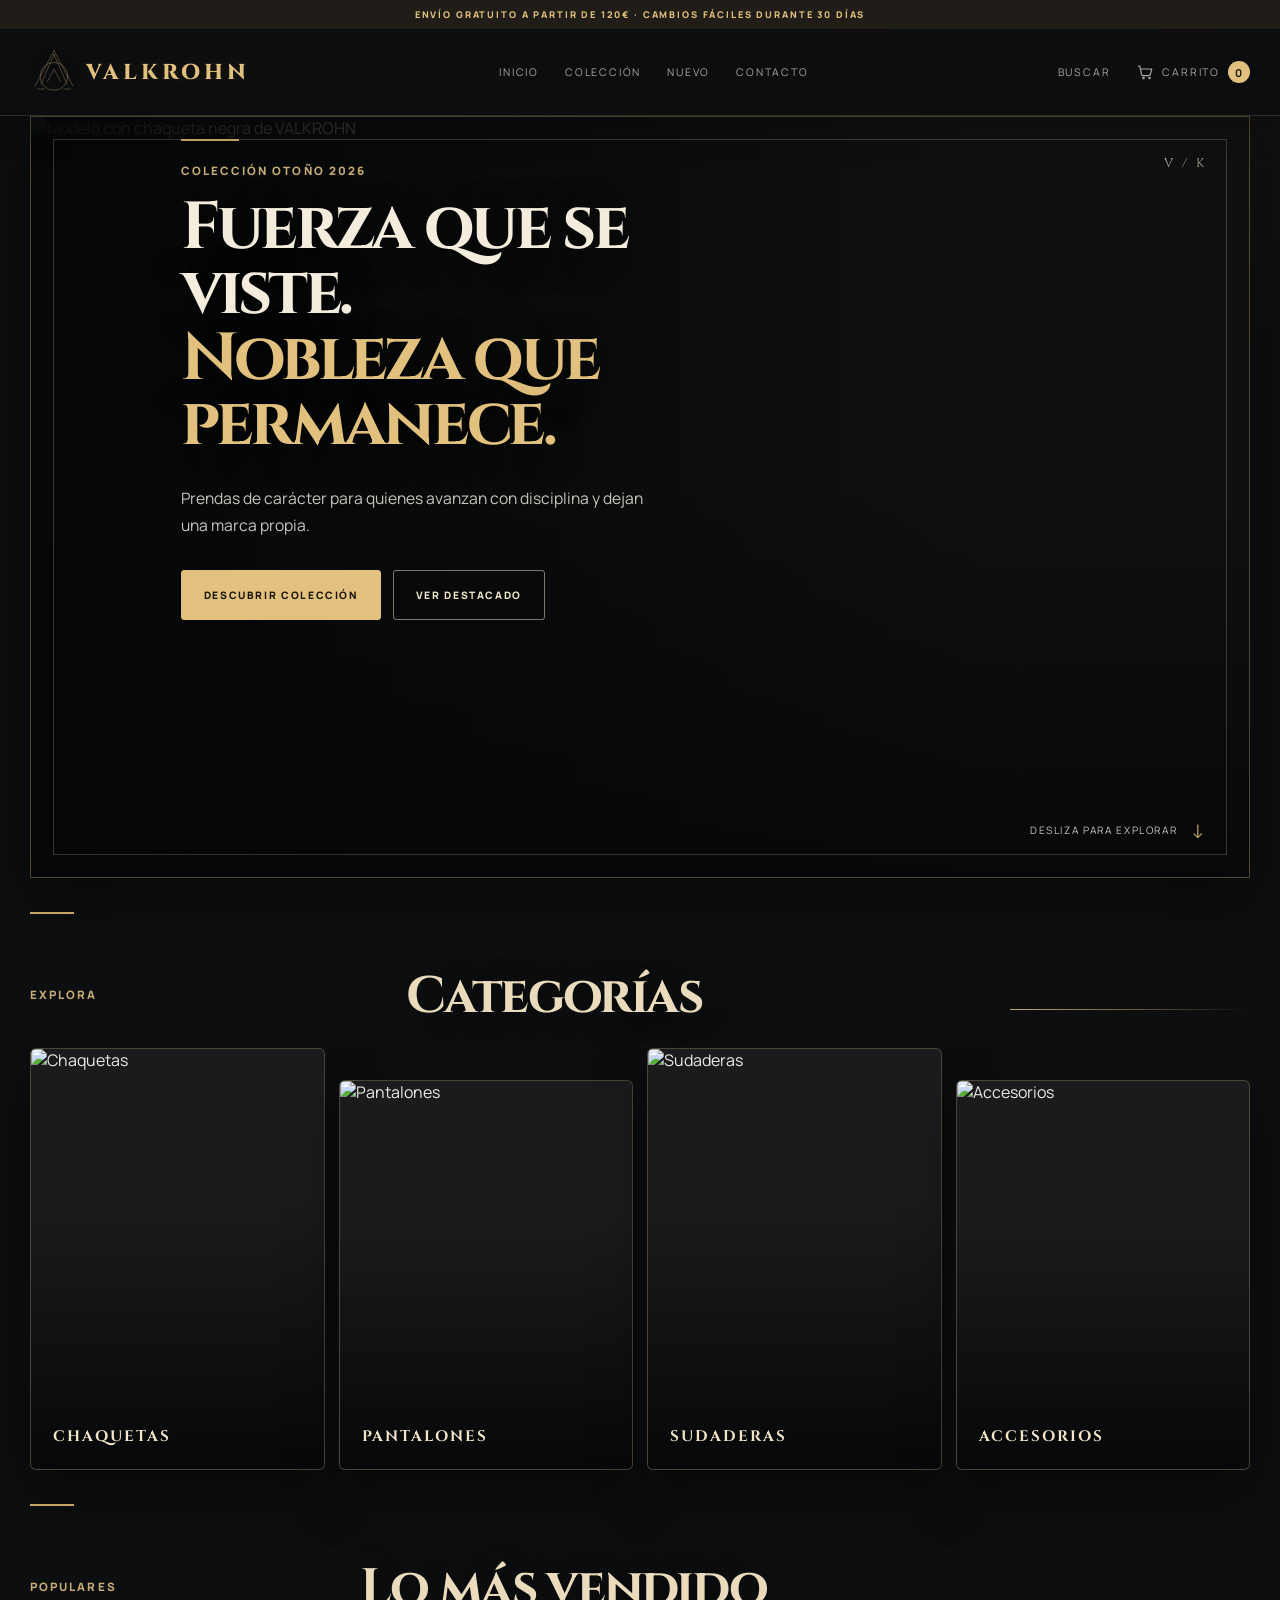
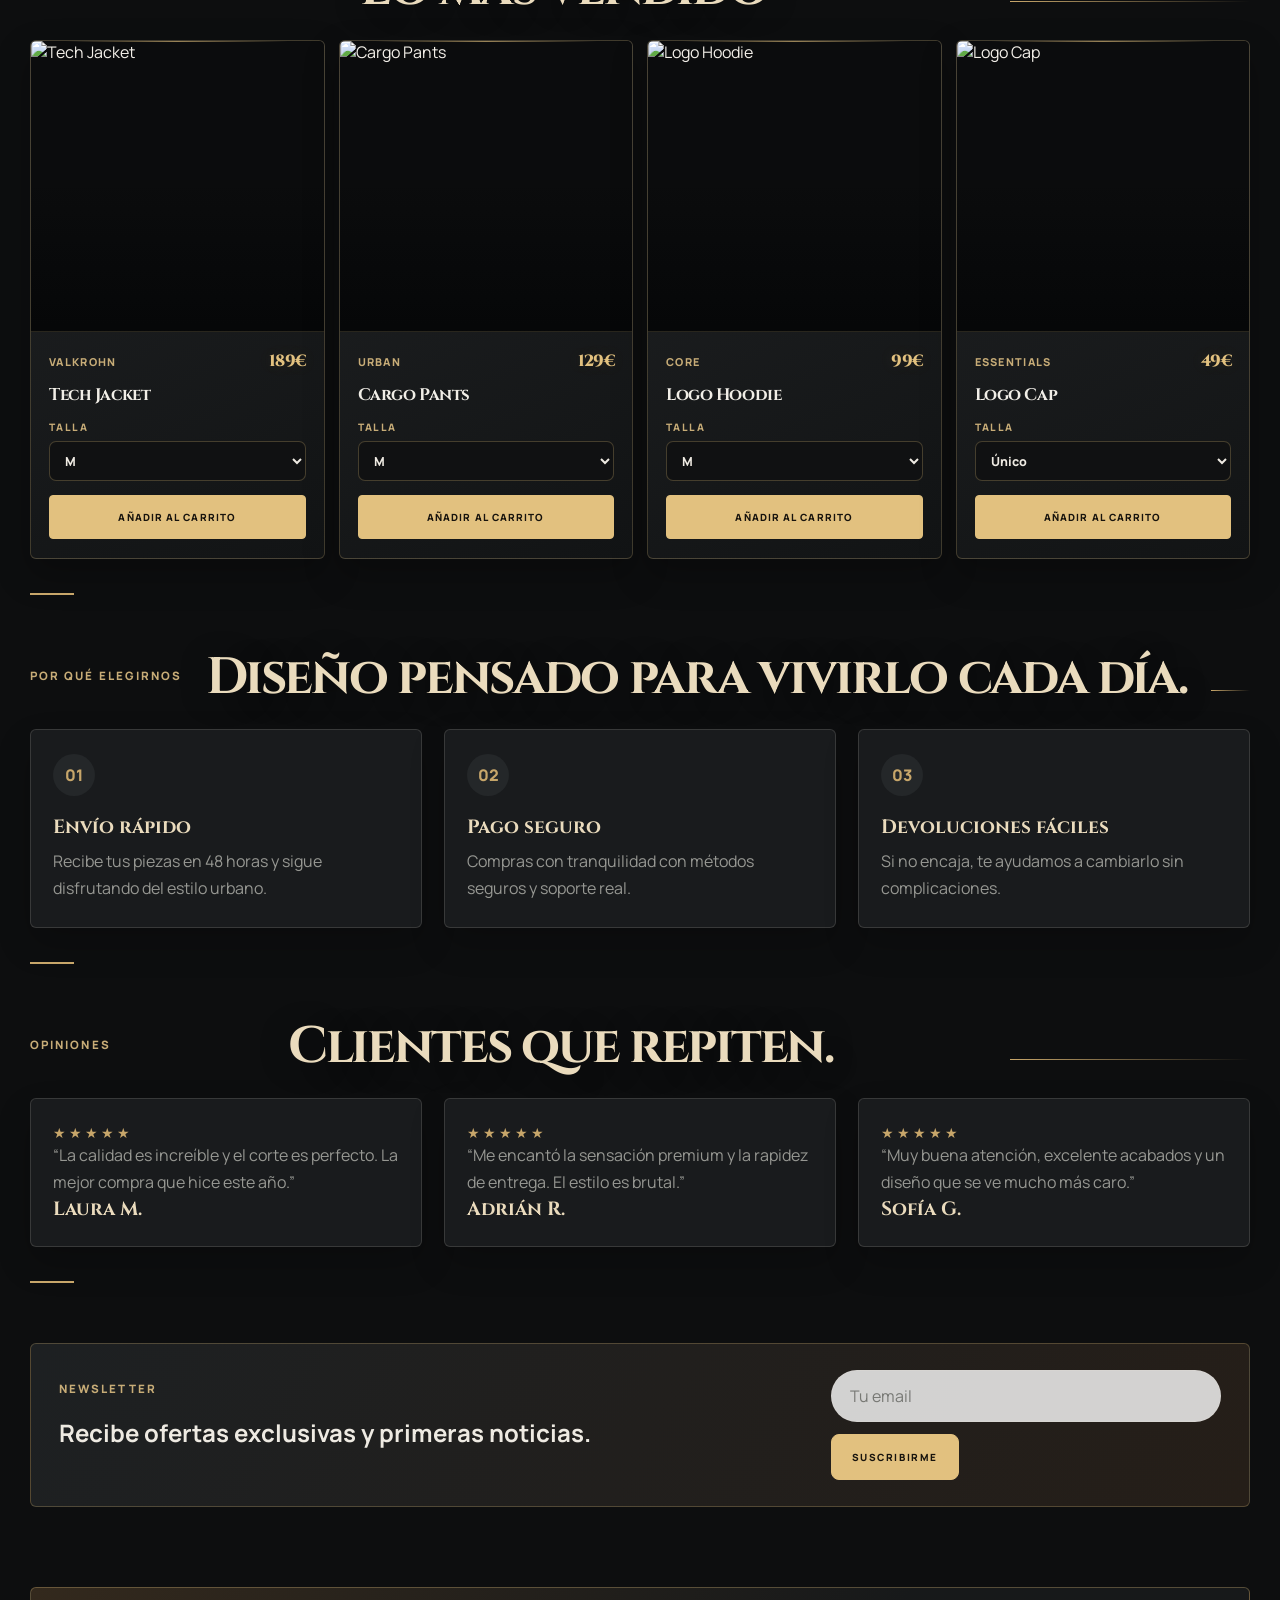
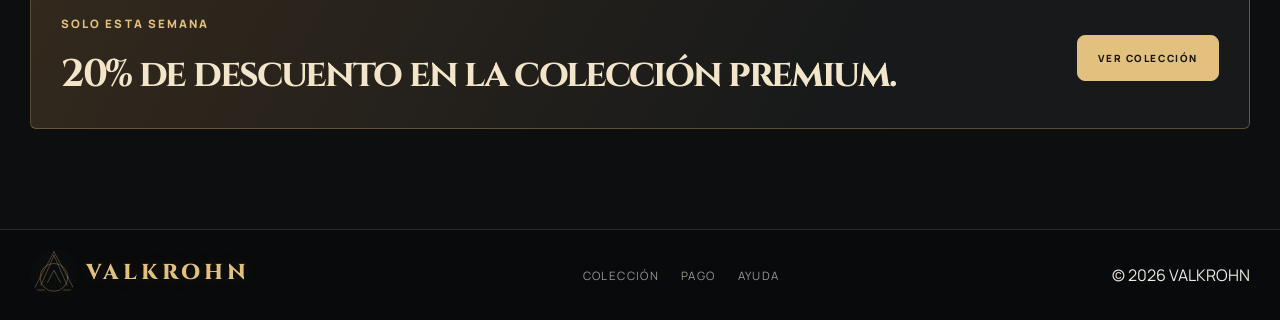
==== index.html @ 42b6e937 "Restore original project layout" ====
<!DOCTYPE html>
<html lang="es">
  <head>
    <meta charset="UTF-8" />
    <meta name="viewport" content="width=device-width, initial-scale=1.0" />
    <title>VALKROHN | Moda con carácter</title>
    <meta name="description" content="VALKROHN: ropa contemporánea con fuerza, disciplina y nobleza." />
    <link rel="preconnect" href="https://fonts.googleapis.com" />
    <link rel="preconnect" href="https://fonts.gstatic.com" crossorigin />
    <link href="https://fonts.googleapis.com/css2?family=Manrope:wght@400;500;600;700;800&display=swap" rel="stylesheet" />
    <link rel="stylesheet" href="styles.css" />
  </head>
  <body>
    <header class="site-header">
      <div class="container nav-wrap">
        <a href="index.html" class="brand"><img src="assets/valkrohn-logo.svg" alt="" /> <span>VALKROHN</span></a>
        <nav class="main-nav" aria-label="Navegación principal">
          <a href="index.html">Inicio</a>
          <a href="catalog.html">Colección</a>
          <a href="product.html?id=1">Nuevo</a>
          <a href="contact.html">Contacto</a>
        </nav>
        <div class="nav-tools">
          <a href="catalog.html" class="nav-link">Buscar</a>
          <a href="cart.html" class="nav-link cart-link">
            <span class="cart-icon" aria-hidden="true"><svg viewBox="0 0 24 24"><path d="M3 4h2l2.4 11.2a2 2 0 0 0 2 1.6h7.7a2 2 0 0 0 1.9-1.4L21 8H6"/><circle cx="10" cy="20" r="1"/><circle cx="18" cy="20" r="1"/></svg></span>
            Carrito
            <span class="cart-badge">0</span>
          </a>
        </div>
      </div>
    </header>

    <main>
      <section class="hero">
        <div class="container luxury-hero">
          <img class="luxury-hero-image" src="https://images.unsplash.com/photo-1529139574466-a303027c1d8b?auto=format&fit=crop&w=1800&q=85" alt="Modelo con chaqueta negra de VALKROHN" />
          <div class="luxury-hero-shade"></div>
          <div class="luxury-hero-content">
            <p class="eyebrow">Colección Otoño 2026</p>
            <h1>Fuerza que se viste.<br /><em>Nobleza que permanece.</em></h1>
            <p class="lead">Prendas de carácter para quienes avanzan con disciplina y dejan una marca propia.</p>
            <div class="hero-actions">
              <a href="catalog.html" class="button primary">Descubrir colección</a>
              <a href="product.html?id=2" class="button secondary">Ver destacado</a>
            </div>
          </div>
          <div class="luxury-hero-mark">V / K</div>
          <div class="luxury-hero-scroll">Desliza para explorar <span>↓</span></div>
        </div>
      </section>

      <section class="categories container">
        <div class="section-heading">
          <p class="eyebrow dark">Explora</p>
          <h2>Categorías</h2>
        </div>

        <div class="category-grid">
          <article class="category-card">
            <img src="https://images.unsplash.com/photo-1521572267360-ee0c2909d518?auto=format&fit=crop&w=800&q=80" alt="Chaquetas" />
            <div class="category-overlay">
              <span>Chaquetas</span>
            </div>
          </article>

          <article class="category-card">
            <img src="https://images.unsplash.com/photo-1515886657613-9f3515b0c78f?auto=format&fit=crop&w=800&q=80" alt="Pantalones" />
            <div class="category-overlay">
              <span>Pantalones</span>
            </div>
          </article>

          <article class="category-card">
            <img src="https://images.unsplash.com/photo-1483985988355-763728e1935b?auto=format&fit=crop&w=800&q=80" alt="Sudaderas" />
            <div class="category-overlay">
              <span>Sudaderas</span>
            </div>
          </article>

          <article class="category-card">
            <img src="https://images.unsplash.com/photo-1521369909026-2afed882baee?auto=format&fit=crop&w=800&q=80" alt="Accesorios" />
            <div class="category-overlay">
              <span>Accesorios</span>
            </div>
          </article>
        </div>
      </section>

      <section class="featured container">
        <div class="section-heading compact">
          <p class="eyebrow dark">Populares</p>
          <h2>Lo más vendido</h2>
        </div>

        <div class="product-grid featured-grid">
          <article class="product-card">
            <div class="product-media">
              <img src="https://images.unsplash.com/photo-1521572267360-ee0c2909d518?auto=format&fit=crop&w=900&q=80" alt="Tech Jacket" />
              <a class="card-view-link" href="product.html?id=1">Ver producto <span>↗</span></a>
            </div>
            <div class="product-info">
              <div class="product-meta">
                <span class="tag">VALKROHN</span>
                <span class="price">189€</span>
              </div>
              <h3>Tech Jacket</h3>
              <label class="size-select-label">Talla
                <select class="size-select" data-size-select><option>XS</option><option selected>M</option><option>L</option><option>XL</option></select>
              </label>
              <button class="button product-button" data-product="1">Añadir al carrito</button>
            </div>
          </article>

          <article class="product-card">
            <div class="product-media">
              <img src="https://images.unsplash.com/photo-1515886657613-9f3515b0c78f?auto=format&fit=crop&w=900&q=80" alt="Cargo Pants" />
              <a class="card-view-link" href="product.html?id=2">Ver producto <span>↗</span></a>
            </div>
            <div class="product-info">
              <div class="product-meta">
                <span class="tag">Urban</span>
                <span class="price">129€</span>
              </div>
              <h3>Cargo Pants</h3>
              <label class="size-select-label">Talla
                <select class="size-select" data-size-select><option>S</option><option selected>M</option><option>L</option><option>XL</option></select>
              </label>
              <button class="button product-button" data-product="2">Añadir al carrito</button>
            </div>
          </article>

          <article class="product-card">
            <div class="product-media">
              <img src="https://images.unsplash.com/photo-1483985988355-763728e1935b?auto=format&fit=crop&w=900&q=80" alt="Logo Hoodie" />
              <a class="card-view-link" href="product.html?id=3">Ver producto <span>↗</span></a>
            </div>
            <div class="product-info">
              <div class="product-meta">
                <span class="tag">Core</span>
                <span class="price">99€</span>
              </div>
              <h3>Logo Hoodie</h3>
              <label class="size-select-label">Talla
                <select class="size-select" data-size-select><option>S</option><option selected>M</option><option>L</option><option>XL</option></select>
              </label>
              <button class="button product-button" data-product="3">Añadir al carrito</button>
            </div>
          </article>

          <article class="product-card">
            <div class="product-media">
              <img src="https://images.unsplash.com/photo-1521369909026-2afed882baee?auto=format&fit=crop&w=900&q=80" alt="Logo Cap" />
              <a class="card-view-link" href="product.html?id=4">Ver producto <span>↗</span></a>
            </div>
            <div class="product-info">
              <div class="product-meta">
                <span class="tag">Essentials</span>
                <span class="price">49€</span>
              </div>
              <h3>Logo Cap</h3>
              <label class="size-select-label">Talla
                <select class="size-select" data-size-select><option selected>Único</option></select>
              </label>
              <button class="button product-button" data-product="4">Añadir al carrito</button>
            </div>
          </article>
        </div>
      </section>

      <section class="benefits container">
        <div class="section-heading">
          <p class="eyebrow dark">Por qué elegirnos</p>
          <h2>Diseño pensado para vivirlo cada día.</h2>
        </div>

        <div class="benefit-grid">
          <article class="benefit-card">
            <span>01</span>
            <h3>Envío rápido</h3>
            <p>Recibe tus piezas en 48 horas y sigue disfrutando del estilo urbano.</p>
          </article>
          <article class="benefit-card">
            <span>02</span>
            <h3>Pago seguro</h3>
            <p>Compras con tranquilidad con métodos seguros y soporte real.</p>
          </article>
          <article class="benefit-card">
            <span>03</span>
            <h3>Devoluciones fáciles</h3>
            <p>Si no encaja, te ayudamos a cambiarlo sin complicaciones.</p>
          </article>
        </div>
      </section>

      <section class="reviews container">
        <div class="section-heading compact">
          <p class="eyebrow dark">Opiniones</p>
          <h2>Clientes que repiten.</h2>
        </div>

        <div class="review-grid">
          <article class="review-card">
            <div class="stars">★★★★★</div>
            <p>“La calidad es increíble y el corte es perfecto. La mejor compra que hice este año.”</p>
            <strong>Laura M.</strong>
          </article>
          <article class="review-card">
            <div class="stars">★★★★★</div>
            <p>“Me encantó la sensación premium y la rapidez de entrega. El estilo es brutal.”</p>
            <strong>Adrián R.</strong>
          </article>
          <article class="review-card">
            <div class="stars">★★★★★</div>
            <p>“Muy buena atención, excelente acabados y un diseño que se ve mucho más caro.”</p>
            <strong>Sofía G.</strong>
          </article>
        </div>
      </section>

      <section class="newsletter container">
        <div class="newsletter-box">
          <div>
            <p class="eyebrow dark">Newsletter</p>
            <h2>Recibe ofertas exclusivas y primeras noticias.</h2>
          </div>
          <form class="newsletter-form" id="newsletter-form">
            <input type="email" placeholder="Tu email" aria-label="Tu email" required />
            <button type="submit" class="button primary">Suscribirme</button>
          </form>
        </div>
      </section>

      <section class="promo container">
        <div class="promo-inner">
          <div>
            <p class="eyebrow dark">Solo esta semana</p>
            <h2>20% de descuento en la colección premium.</h2>
          </div>
          <a href="catalog.html" class="button primary">Ver colección</a>
        </div>
      </section>
    </main>

    <footer class="site-footer">
      <div class="container footer-wrap">
        <div>
          <a href="index.html" class="brand footer-brand"><img src="assets/valkrohn-logo.svg" alt="" /> <span>VALKROHN</span></a>
        </div>
        <div class="footer-links">
          <a href="catalog.html">Colección</a>
          <a href="checkout.html">Pago</a>
          <a href="contact.html">Ayuda</a>
        </div>
        <p>© 2026 VALKROHN</p>
      </div>
    </footer>

    <script src="script.js"></script>
  </body>
</html>
---- styles.css ----
@import url('https://fonts.googleapis.com/css2?family=Cinzel:wght@600;700;800&display=swap');

:root {
  --bg: #f3efe8;
  --bg-soft: #f9f5f0;
  --panel: #ffffff;
  --panel-alt: #efe8df;
  --line: rgba(17, 17, 17, 0.09);
  --text: #171717;
  --muted: #5c5a56;
  --accent: #171717;
  --accent-soft: #d9c4ae;
  --shadow: 0 20px 45px rgba(15, 15, 15, 0.08);
}

* {
  box-sizing: border-box;
}

html {
  scroll-behavior: smooth;
}

body {
  margin: 0;
  min-height: 100vh;
  background: var(--bg-soft);
  color: var(--text);
  font-family: "Manrope", sans-serif;
}

a {
  color: inherit;
  text-decoration: none;
}

img {
  display: block;
  max-width: 100%;
}

button,
input,
select,
textarea {
  font: inherit;
}

button {
  cursor: pointer;
}

:focus-visible {
  outline: 3px solid var(--accent-soft);
  outline-offset: 4px;
}

.container {
  width: min(1200px, calc(100% - 40px));
  margin: 0 auto;
}

.site-header {
  position: sticky;
  top: 0;
  z-index: 30;
  background: rgba(243, 239, 232, 0.9);
  backdrop-filter: blur(10px);
  border-bottom: 1px solid var(--line);
}

.site-header::before {
  content: "Envío gratuito a partir de 120€ · Cambios fáciles durante 30 días";
  display: block;
  padding: 8px 16px;
  background: var(--text);
  color: #fff;
  text-align: center;
  font-size: 0.62rem;
  font-weight: 800;
  letter-spacing: 0.13em;
  text-transform: uppercase;
}

.nav-wrap {
  display: flex;
  align-items: center;
  justify-content: space-between;
  min-height: 78px;
  gap: 20px;
}

.brand {
  font-size: 1.2rem;
  font-weight: 800;
  letter-spacing: 0.14em;
  text-transform: uppercase;
}

.brand span {
  color: var(--muted);
}

.main-nav,
.nav-tools {
  display: flex;
  align-items: center;
  gap: 24px;
}

.main-nav a,
.nav-link {
  color: var(--muted);
  font-size: 0.72rem;
  letter-spacing: 0.14em;
  text-transform: uppercase;
  transition: color 0.2s ease;
}

.main-nav a:hover,
.nav-link:hover,
.main-nav a.active {
  color: var(--text);
}

.cart-link {
  display: inline-flex;
  align-items: center;
  gap: 8px;
}

.cart-icon {
  display: inline-flex;
  width: 18px;
  height: 18px;
  align-items: center;
  justify-content: center;
  color: currentColor;
}

.cart-icon svg {
  width: 18px;
  height: 18px;
  fill: none;
  stroke: currentColor;
  stroke-linecap: round;
  stroke-linejoin: round;
  stroke-width: 1.6;
}

.cart-badge {
  display: inline-flex;
  align-items: center;
  justify-content: center;
  background: #111;
  color: #fff;
  min-width: 22px;
  height: 22px;
  border-radius: 50%;
  font-size: 0.68rem;
  font-weight: 700;
}

.hero {
  padding: 38px 0 18px;
}

.hero-grid {
  display: grid;
  grid-template-columns: 1.05fr 0.95fr;
  align-items: center;
  gap: 40px;
  background: linear-gradient(135deg, #efe8df, #f8f4f1);
  border: 1px solid var(--line);
  border-radius: 32px;
  overflow: hidden;
  box-shadow: var(--shadow);
}

.hero-copy {
  padding: 48px 52px;
}

.eyebrow {
  margin: 0 0 18px;
  font-size: 0.72rem;
  letter-spacing: 0.18em;
  text-transform: uppercase;
  color: var(--muted);
  font-weight: 800;
}

.eyebrow.dark {
  color: #2f2f2f;
}

.hero-copy h1,
.page-intro h1,
.section-heading h2,
.product-detail h1,
.checkout-page h1,
.contact-card h1,
.cart-page h1 {
  margin: 0;
  font-size: clamp(2.7rem, 6vw, 6rem);
  line-height: 0.9;
  letter-spacing: -0.08em;
}

.lead {
  margin: 20px 0 0;
  max-width: 560px;
  color: var(--muted);
  font-size: 1.08rem;
  line-height: 1.7;
}

.hero-actions {
  display: flex;
  flex-wrap: wrap;
  gap: 16px;
  margin-top: 28px;
}

.button {
  display: inline-flex;
  align-items: center;
  justify-content: center;
  min-height: 52px;
  padding: 0 26px;
  border: 1px solid var(--text);
  border-radius: 999px;
  background: transparent;
  color: var(--text);
  text-transform: uppercase;
  letter-spacing: 0.12em;
  font-size: 0.7rem;
  font-weight: 800;
  transition: transform 0.2s ease, background 0.2s ease, color 0.2s ease;
}

.button:hover {
  transform: translateY(-1px);
}

.button.primary {
  background: var(--text);
  color: #fff;
}

.button.primary:hover {
  background: #3c3935;
}

.button.secondary {
  background: rgba(255, 255, 255, 0.4);
}

.button.block {
  width: 100%;
}

.hero-stats {
  list-style: none;
  padding: 0;
  margin: 32px 0 0;
  display: flex;
  flex-wrap: wrap;
  gap: 28px;
}

.hero-stats li {
  display: flex;
  flex-direction: column;
  gap: 6px;
}

.hero-stats strong {
  font-size: 1.4rem;
  letter-spacing: -0.06em;
}

.hero-stats span {
  color: var(--muted);
  font-size: 0.72rem;
  letter-spacing: 0.08em;
  text-transform: uppercase;
}

.hero-visual {
  position: relative;
  min-height: 680px;
  display: flex;
  align-items: center;
  justify-content: center;
  background: linear-gradient(180deg, #ded0bf, #ebdfd5);
}

.visual-card {
  width: min(82%, 520px);
  height: 540px;
  overflow: hidden;
  border-radius: 28px;
  box-shadow: 0 18px 40px rgba(0, 0, 0, 0.15);
}

.visual-card img {
  width: 100%;
  height: 100%;
  object-fit: cover;
}

.floating-tag {
  position: absolute;
  background: rgba(17, 17, 17, 0.9);
  color: #fff;
  padding: 12px 18px;
  border-radius: 999px;
  font-size: 0.7rem;
  letter-spacing: 0.12em;
  text-transform: uppercase;
  font-weight: 800;
  box-shadow: 0 15px 30px rgba(0, 0, 0, 0.2);
}

.tag-one {
  top: 44px;
  left: 30px;
}

.tag-two {
  right: 30px;
  bottom: 54px;
}

.categories,
.featured,
.page-content {
  padding-top: 70px;
}

.categories,
.featured,
.benefits,
.reviews,
.newsletter {
  position: relative;
}

.categories::before,
.featured::before,
.benefits::before,
.reviews::before,
.newsletter::before {
  content: "";
  position: absolute;
  top: 34px;
  left: 0;
  width: 44px;
  height: 2px;
  background: var(--accent-soft);
}

.section-heading {
  margin-bottom: 24px;
}

.section-heading.compact {
  display: flex;
  justify-content: space-between;
  align-items: end;
  gap: 18px;
}

.section-heading h2 {
  font-size: clamp(2.2rem, 3vw, 3.2rem);
  letter-spacing: -0.07em;
}

.category-grid,
.product-grid,
.catalog-grid {
  display: grid;
  gap: 22px;
}

.category-grid {
  grid-template-columns: repeat(4, minmax(0, 1fr));
}

.category-card {
  position: relative;
  min-height: 350px;
  overflow: hidden;
  border-radius: 24px;
  border: 1px solid var(--line);
  background: var(--panel-alt);
  box-shadow: 0 12px 28px rgba(17, 17, 17, 0.05);
  transition: transform 0.25s ease, box-shadow 0.25s ease;
}

.category-card:hover {
  transform: translateY(-4px);
  box-shadow: 0 18px 36px rgba(17, 17, 17, 0.1);
}

.category-card img {
  width: 100%;
  height: 100%;
  object-fit: cover;
  transition: transform 0.4s ease;
}

.category-card:hover img {
  transform: scale(1.04);
}

.category-overlay {
  position: absolute;
  inset: auto 0 0 0;
  padding: 18px 20px 22px;
  background: linear-gradient(180deg, rgba(0,0,0,0), rgba(0,0,0,0.68));
}

.category-overlay span {
  color: #fff;
  font-size: 1rem;
  letter-spacing: 0.08em;
  text-transform: uppercase;
  font-weight: 700;
}

.featured-grid {
  grid-template-columns: repeat(4, minmax(0, 1fr));
}

.product-card {
  background: var(--panel);
  border: 1px solid var(--line);
  border-radius: 22px;
  overflow: hidden;
  box-shadow: 0 12px 30px rgba(17, 17, 17, 0.04);
  transition: transform 0.25s ease, box-shadow 0.25s ease;
}

.product-card:hover {
  transform: translateY(-5px);
  box-shadow: 0 18px 38px rgba(17, 17, 17, 0.1);
}

.product-card img {
  width: 100%;
  height: 360px;
  object-fit: cover;
  transition: transform 0.4s ease;
}

.product-card:hover img {
  transform: scale(1.035);
}

.product-info {
  padding: 18px 18px 20px;
}

.product-meta {
  display: flex;
  justify-content: space-between;
  align-items: center;
  gap: 10px;
}

.tag {
  color: var(--muted);
  font-size: 0.68rem;
  letter-spacing: 0.12em;
  text-transform: uppercase;
  font-weight: 800;
}

.price {
  font-weight: 800;
  letter-spacing: -0.04em;
}

.product-info h3 {
  margin: 16px 0 18px;
  font-size: 1.2rem;
  letter-spacing: -0.05em;
}

.size-select-label,
.detail-size-label {
  display: grid;
  gap: 7px;
  margin-bottom: 14px;
  color: var(--gold-soft);
  font-size: 0.64rem;
  font-weight: 800;
  letter-spacing: 0.14em;
  text-transform: uppercase;
}

.size-select {
  width: 100%;
  min-height: 40px;
  padding: 8px 11px;
  border: 1px solid var(--line);
  border-radius: 7px;
  background: #191b1d;
  color: var(--text);
  font-size: 0.78rem;
}

.size-select:focus {
  border-color: var(--gold-bright);
  outline: 2px solid rgba(228, 194, 126, 0.18);
}

.detail-size-label {
  margin-bottom: 0;
}

.detail-size-select {
  max-width: 220px;
}

.product-button {
  width: 100%;
  border-radius: 10px;
  background: #111;
  color: #fff;
}

.promo {
  padding-top: 80px;
  padding-bottom: 60px;
}

.promo-inner {
  display: flex;
  align-items: center;
  justify-content: space-between;
  gap: 24px;
  padding: 28px 30px;
  border-radius: 24px;
  background: linear-gradient(135deg, #171717, #2f2f2f);
  color: #fff;
}

.promo-inner h2 {
  margin: 0;
  font-size: clamp(1.7rem, 3vw, 2.8rem);
  letter-spacing: -0.06em;
}

.site-footer {
  border-top: 1px solid var(--line);
  background: var(--panel);
}

.footer-wrap {
  display: flex;
  justify-content: space-between;
  align-items: center;
  min-height: 90px;
  gap: 18px;
  flex-wrap: wrap;
}

.footer-brand {
  font-size: 1rem;
}

.footer-links {
  display: flex;
  align-items: center;
  gap: 22px;
  color: var(--muted);
  font-size: 0.72rem;
  letter-spacing: 0.12em;
  text-transform: uppercase;
}

.page-intro {
  padding-top: 56px;
}

.page-intro h1 {
  font-size: clamp(2.8rem, 5vw, 4.8rem);
}

.catalog-toolbar {
  padding-top: 34px;
}

.page-intro + .catalog-toolbar {
  padding-top: 42px;
}

.page-intro h1 {
  max-width: 760px;
  color: #eadbbd;
  font-family: "Cinzel", Georgia, serif;
  font-size: clamp(2.35rem, 4.7vw, 4.5rem);
  line-height: 1;
  letter-spacing: -0.055em;
}

.page-intro .eyebrow {
  margin-bottom: 20px;
  color: var(--gold-soft);
}

.toolbar-row {
  display: flex;
  justify-content: space-between;
  align-items: center;
  gap: 28px;
  flex-wrap: wrap;
  padding: 16px 0 22px;
  border-top: 1px solid rgba(199, 166, 106, 0.34);
  border-bottom: 1px solid var(--line);
}

.filter-group {
  display: flex;
  flex-wrap: wrap;
  gap: 12px;
  flex: 1 1 560px;
}

.filter-button {
  border: 1px solid var(--line);
  background: rgba(255, 255, 255, 0.5);
  color: var(--text);
  padding: 10px 16px;
  border-radius: 999px;
  text-transform: uppercase;
  letter-spacing: 0.1em;
  font-size: 0.68rem;
  font-weight: 700;
  transition: border-color 0.2s ease, background 0.2s ease, color 0.2s ease, transform 0.2s ease;
}

.filter-button:hover {
  transform: translateY(-2px);
  border-color: var(--gold-soft);
}

.filter-button.active {
  background: var(--text);
  color: #fff;
  border-color: var(--text);
}

.catalog-controls {
  display: flex;
  align-items: center;
  gap: 12px;
  flex-wrap: wrap;
  min-width: min(100%, 420px);
  justify-content: flex-end;
  padding-left: 20px;
  border-left: 1px solid var(--line);
}

.search-box {
  display: block;
  min-width: min(100%, 260px);
}

.search-box input,
#sort-select {
  width: 100%;
  border: 1px solid var(--line);
  background: rgba(255, 255, 255, 0.6);
  border-radius: 12px;
  padding: 12px 14px;
  color: var(--text);
}

.catalog-controls .search-box {
  flex: 1;
}

.catalog-controls #sort-select {
  flex: 1.4;
}

#sort-select {
  min-width: 180px;
}

.catalog-grid {
  grid-template-columns: repeat(3, minmax(0, 1fr));
  padding-top: 28px;
  padding-bottom: 80px;
}

.catalog-grid .product-card {
  border-radius: 8px;
  background: linear-gradient(160deg, #181a1c, #111213);
}

.catalog-grid .product-card img {
  height: 390px;
}

.product-media {
  position: relative;
  overflow: hidden;
  background: #0b0c0d;
  cursor: pointer;
}

.size-select-label {
  position: relative;
  z-index: 3;
}

.card-view-link {
  cursor: pointer;
}

.product-media::after {
  position: absolute;
  inset: 0;
  pointer-events: none;
  content: "";
  background: linear-gradient(180deg, transparent 48%, rgba(5, 6, 7, 0.86));
}

.product-media img {
  transition: transform 0.5s cubic-bezier(0.2, 0.7, 0.2, 1), filter 0.4s ease;
}

.product-card:hover .product-media img {
  transform: scale(1.07);
  filter: saturate(0.82) contrast(1.14) brightness(0.82);
}

.card-view-link {
  position: absolute;
  z-index: 2;
  right: 18px;
  bottom: 16px;
  display: inline-flex;
  align-items: center;
  gap: 7px;
  color: #f2e5c9;
  font-size: 0.65rem;
  font-weight: 800;
  letter-spacing: 0.13em;
  text-transform: uppercase;
  opacity: 0;
  transform: translateY(8px);
  transition: opacity 0.25s ease, transform 0.25s ease, color 0.2s ease;
}

.product-card:hover .card-view-link,
.card-view-link:focus-visible {
  opacity: 1;
  transform: translateY(0);
}

.card-view-link:hover {
  color: var(--gold-bright);
}

.card-view-link span {
  color: var(--gold-bright);
  font-size: 1rem;
}

.catalog-grid .product-info {
  padding: 20px;
}

.catalog-grid .product-button {
  min-height: 44px;
}

.product-detail {
  display: grid;
  grid-template-columns: 1.1fr 0.9fr;
  gap: 38px;
  padding-top: 60px;
  padding-bottom: 80px;
}

.product-detail-gallery {
  display: grid;
  gap: 18px;
}

.product-detail-gallery img {
  width: 100%;
  height: 520px;
  object-fit: cover;
  border-radius: 26px;
  border: 1px solid var(--line);
}

.product-detail-info {
  display: flex;
  flex-direction: column;
  justify-content: center;
}

.product-detail-info .eyebrow {
  margin-bottom: 14px;
}

.product-detail-info h1 {
  font-size: clamp(2.3rem, 4vw, 4.2rem);
  margin-bottom: 12px;
}

.product-price {
  font-size: clamp(1.8rem, 3vw, 2.6rem);
  letter-spacing: -0.06em;
  margin: 18px 0;
}

.product-description {
  color: var(--muted);
  font-size: 1rem;
  line-height: 1.7;
}

.detail-meta {
  margin: 20px 0;
  display: flex;
  flex-wrap: wrap;
  gap: 12px;
}

.detail-pill {
  background: var(--panel-alt);
  border: 1px solid var(--line);
  border-radius: 999px;
  padding: 8px 12px;
  font-size: 0.7rem;
  letter-spacing: 0.1em;
  text-transform: uppercase;
  font-weight: 700;
}

.size-options {
  display: flex;
  flex-wrap: wrap;
  gap: 10px;
  width: 100%;
  margin-top: 4px;
}

.size-option {
  min-width: 44px;
  min-height: 42px;
  padding: 8px 12px;
  cursor: pointer;
  color: var(--gold-soft);
  background: #202326;
  transition: transform 0.2s ease, background 0.2s ease, border-color 0.2s ease, color 0.2s ease;
}

.size-option:hover {
  transform: translateY(-2px);
  border-color: var(--gold-soft);
}

.size-option.active {
  border-color: var(--gold-bright);
  background: var(--gold-bright);
  color: #17130d;
  box-shadow: 0 0 0 3px rgba(228, 194, 126, 0.12);
}

.product-actions {
  display: flex;
  gap: 14px;
  margin-top: 22px;
}

.product-actions .button {
  flex: 1;
}

.cart-page,
.checkout-page,
.contact-page {
  padding-top: 58px;
  padding-bottom: 90px;
}

.cart-page {
  padding-top: 78px;
}

.cart-page .section-heading {
  display: flex;
  align-items: end;
  justify-content: space-between;
  gap: 24px;
  margin-bottom: 42px;
  padding-bottom: 26px;
  border-bottom: 1px solid rgba(199, 166, 106, 0.28);
}

.cart-page .section-heading::after {
  flex: 1;
  max-width: 240px;
  height: 1px;
  content: "";
  background: linear-gradient(90deg, var(--accent), transparent);
}

.cart-page h1 {
  max-width: 760px;
  color: #eadbbd;
  font-family: "Cinzel", Georgia, serif;
  font-size: clamp(2.5rem, 5vw, 4.7rem);
  line-height: 1;
  letter-spacing: -0.055em;
}

.cart-layout,
.checkout-layout,
.contact-layout {
  display: grid;
  grid-template-columns: 1.3fr 0.7fr;
  gap: 32px;
  align-items: start;
}

.checkout-layout {
  grid-template-columns: minmax(0, 1.05fr) minmax(320px, 0.95fr);
  gap: 42px;
}

.cart-items {
  display: grid;
  gap: 24px;
}

.cart-item {
  display: grid;
  grid-template-columns: 138px minmax(0, 1fr) 118px;
  gap: 26px;
  align-items: center;
  min-height: 172px;
  padding: 20px;
  background: var(--panel);
  border: 1px solid var(--line);
  border-radius: 18px;
}

.cart-item img {
  width: 120px;
  height: 120px;
  object-fit: cover;
  border-radius: 16px;
}

.cart-product-link {
  display: block;
  overflow: hidden;
  border-radius: 16px;
}

.cart-product-link img {
  transition: transform 0.3s ease, filter 0.3s ease;
}

.cart-product-link:hover img {
  transform: scale(1.05);
  filter: brightness(1.08);
}

.cart-product-copy h3 a {
  color: inherit;
  transition: color 0.2s ease;
}

.cart-product-copy h3 a:hover {
  color: var(--gold-bright);
}

.cart-product-copy {
  min-width: 0;
  padding-right: 18px;
}

.cart-product-copy h3 {
  margin-bottom: 10px;
  font-size: 1.24rem;
}

.cart-product-copy p {
  line-height: 1.6;
}

.cart-item > div:last-child {
  display: grid;
  justify-items: end;
  align-content: center;
  gap: 16px;
  min-height: 92px;
  padding-left: 20px;
  border-left: 1px solid var(--line);
}

.cart-item h3 {
  margin: 0 0 6px;
  font-size: 1.1rem;
}

.cart-item p {
  margin: 0;
  color: var(--muted);
}

.cart-item-price {
  font-size: 1.1rem;
  font-weight: 800;
}

.cart-summary {
  position: sticky;
  top: 100px;
  background: var(--panel);
  border: 1px solid var(--line);
  border-radius: 18px;
  padding: 22px 20px;
}

.cart-page .cart-summary {
  padding: 28px 26px;
  border-color: rgba(199, 166, 106, 0.24);
  background: linear-gradient(145deg, #1a1c1e, #111213);
}

.cart-page .cart-summary h2 {
  margin-bottom: 26px;
  font-family: "Cinzel", Georgia, serif;
  font-size: 1.35rem;
}

.cart-page .button.block {
  min-height: 54px;
  margin-top: 12px;
}

.cart-summary h2,
.info-card h2 {
  margin: 0 0 20px;
  font-size: 1.5rem;
  letter-spacing: -0.06em;
}

.summary-line {
  display: flex;
  justify-content: space-between;
  align-items: center;
  gap: 18px;
  padding: 12px 0;
  color: var(--muted);
  border-bottom: 1px solid var(--line);
}

.summary-line strong {
  color: var(--text);
}

.total-line {
  margin-top: 6px;
  padding-top: 18px;
  border-bottom: none;
  font-size: 1.2rem;
}

.checkout-form,
.contact-card,
.info-card {
  background: var(--panel);
  border: 1px solid var(--line);
  border-radius: 22px;
  padding: 22px;
}

.checkout-page .section-heading {
  max-width: 720px;
}

.checkout-page .section-heading h1 {
  font-size: clamp(2.6rem, 5vw, 4.8rem);
}

.checkout-side {
  position: sticky;
  top: 110px;
  display: grid;
  gap: 18px;
}

.credit-card-preview {
  min-height: 238px;
  padding: 26px;
  display: grid;
  align-content: space-between;
  gap: 28px;
  overflow: hidden;
  border-radius: 24px;
  background:
    linear-gradient(135deg, transparent 0 45%, rgba(255, 255, 255, 0.08) 45% 55%, transparent 55%),
    linear-gradient(135deg, #312d2a, #111 70%);
  color: #fff;
  box-shadow: 0 22px 38px rgba(17, 17, 17, 0.18);
}

.card-preview-top,
.card-preview-bottom {
  display: flex;
  align-items: center;
  justify-content: space-between;
  gap: 16px;
}

.card-chip {
  display: inline-grid;
  width: 34px;
  height: 26px;
  place-items: center;
  border-radius: 7px;
  background: #c8a95c;
  color: #66501c;
  font-size: 1.1rem;
}

.card-contactless {
  color: #d7d0c8;
  font-size: 1rem;
  letter-spacing: -0.18em;
}

.credit-card-preview > strong {
  font-size: clamp(1.1rem, 2vw, 1.45rem);
  letter-spacing: 0.14em;
  font-weight: 600;
}

.card-preview-bottom {
  color: #ddd5cd;
  font-size: 0.62rem;
  letter-spacing: 0.1em;
}

.card-preview-bottom span:first-child {
  max-width: 42%;
  overflow: hidden;
  text-overflow: ellipsis;
  white-space: nowrap;
}

.card-preview-bottom b {
  color: #fff;
  font-weight: 700;
}

.field-group {
  display: flex;
  flex-direction: column;
  gap: 10px;
  margin-bottom: 18px;
}

.field-group.has-error input,
.field-group.has-error textarea,
.field-group.has-error .country-trigger {
  border-color: #b94a48;
  box-shadow: 0 0 0 3px rgba(185, 74, 72, 0.1);
}

.field-error {
  margin: -2px 0 0;
  color: #a63d3b;
  font-size: 0.72rem;
  line-height: 1.4;
}

.checkout-error {
  margin: 14px 0 0;
  color: #a63d3b;
  font-size: 0.8rem;
  line-height: 1.5;
  text-align: center;
}

.field-row {
  display: grid;
  grid-template-columns: repeat(2, minmax(0, 1fr));
  gap: 16px;
}

label {
  font-size: 0.76rem;
  letter-spacing: 0.1em;
  text-transform: uppercase;
  font-weight: 800;
  color: var(--muted);
}

input,
select,
textarea {
  width: 100%;
  border: 1px solid var(--line);
  border-radius: 14px;
  background: #faf8f5;
  padding: 14px 16px;
  color: var(--text);
}

.phone-fields {
  display: grid;
  grid-template-columns: minmax(190px, 0.42fr) 1fr;
  gap: 12px;
}

.country-picker {
  position: relative;
  min-width: 0;
}

.country-trigger {
  display: grid;
  grid-template-columns: 28px 1fr auto 16px;
  align-items: center;
  gap: 8px;
  width: 100%;
  min-height: 50px;
  padding: 0 12px;
  border: 1px solid var(--line);
  border-radius: 14px;
  background: #faf8f5;
  color: var(--text);
  text-align: left;
}

.country-trigger:hover,
.country-trigger[aria-expanded="true"] {
  border-color: var(--accent-soft);
  background: #fff;
}

.country-trigger img,
.country-option img {
  width: 26px;
  height: 18px;
  border-radius: 3px;
  object-fit: cover;
  box-shadow: 0 0 0 1px rgba(17, 17, 17, 0.08);
}

.country-trigger span,
.country-trigger strong {
  overflow: hidden;
  text-overflow: ellipsis;
  white-space: nowrap;
}

.country-trigger span {
  font-size: 0.78rem;
}

.country-trigger strong {
  font-size: 0.8rem;
}

.country-chevron {
  color: var(--muted);
  font-size: 1.1rem;
  text-align: center;
}

.country-menu {
  position: absolute;
  top: calc(100% + 8px);
  left: 0;
  right: 0;
  z-index: 20;
  display: grid;
  max-height: 260px;
  overflow-y: auto;
  padding: 6px;
  border: 1px solid var(--line);
  border-radius: 14px;
  background: #fff;
  box-shadow: var(--shadow);
}

.country-menu[hidden] {
  display: none;
}

.country-option {
  display: grid;
  grid-template-columns: 28px 1fr auto;
  align-items: center;
  gap: 8px;
  width: 100%;
  padding: 10px 8px;
  border: 0;
  border-radius: 9px;
  background: transparent;
  color: var(--text);
  text-align: left;
}

.country-option:hover,
.country-option[aria-selected="true"] {
  background: var(--panel-alt);
}

.country-option span {
  font-size: 0.78rem;
}

.country-option strong {
  font-size: 0.75rem;
}

.payment-methods {
  border: 0;
  padding: 0;
  margin: 6px 0 22px;
}

.payment-methods legend {
  margin-bottom: 10px;
  font-size: 0.76rem;
  letter-spacing: 0.1em;
  text-transform: uppercase;
  font-weight: 800;
  color: var(--muted);
}

.payment-option {
  display: grid;
  grid-template-columns: auto 1fr auto;
  align-items: center;
  gap: 14px;
  min-height: 76px;
  margin-top: 10px;
  padding: 15px 16px;
  border: 1px solid var(--line);
  border-radius: 16px;
  background: #faf8f5;
  cursor: pointer;
  transition: border-color 0.2s ease, background 0.2s ease, transform 0.2s ease;
}

.payment-option:hover,
.payment-option:has(input:checked) {
  border-color: var(--accent-soft);
  background: #fff;
}

.payment-option:has(input:checked) {
  box-shadow: 0 0 0 2px rgba(217, 196, 174, 0.32);
}

.payment-option.payment-hidden {
  display: none;
}

.selected-payment {
  display: flex;
  align-items: center;
  justify-content: space-between;
  gap: 16px;
  margin-top: 10px;
  padding: 14px 16px;
  border: 1px solid var(--accent-soft);
  border-radius: 16px;
  background: #fff;
}

.selected-payment[hidden] {
  display: none;
}

.selected-payment-toggle {
  display: flex;
  align-items: center;
  justify-content: space-between;
  flex: 1;
  gap: 16px;
  padding: 0;
  border: 0;
  background: transparent;
  color: var(--text);
  text-align: left;
}

.selected-payment-toggle > span:first-child {
  display: grid;
  gap: 4px;
}

.selected-payment strong {
  font-size: 0.88rem;
}

.selected-payment small {
  color: var(--muted);
  font-size: 0.72rem;
}

.selected-payment-arrow {
  color: var(--muted);
  font-size: 1.1rem;
  transition: transform 0.2s ease;
}

.selected-payment-toggle[aria-expanded="false"] .selected-payment-arrow {
  transform: rotate(-90deg);
}

.change-payment {
  border: 0;
  background: transparent;
  color: var(--muted);
  font-size: 0.7rem;
  font-weight: 800;
  letter-spacing: 0.1em;
  text-transform: uppercase;
}

.card-fields {
  margin: 14px 0 18px;
  padding: 18px;
  border: 1px solid var(--line);
  border-radius: 16px;
  background: #fff;
}

.card-fields .field-group {
  margin-bottom: 14px;
}

.card-fields .field-row {
  gap: 12px;
}

.payment-note {
  margin: 2px 0 0;
  color: var(--muted);
  font-size: 0.72rem;
  line-height: 1.5;
}

.card-fields[hidden] {
  display: none;
}

.payment-option input {
  width: 18px;
  height: 18px;
  accent-color: var(--text);
}

.payment-copy {
  display: grid;
  gap: 5px;
}

.payment-copy strong {
  font-size: 0.9rem;
}

.payment-copy small {
  color: var(--muted);
  font-size: 0.75rem;
  font-weight: 500;
}

.payment-mark {
  color: var(--muted);
  font-size: 0.65rem;
  font-weight: 800;
  letter-spacing: 0.08em;
}

.checkout-summary-list {
  display: grid;
  gap: 14px;
  margin-bottom: 14px;
}

.summary-item {
  display: flex;
  align-items: center;
  justify-content: space-between;
  gap: 12px;
  color: var(--muted);
}

.summary-product {
  display: inline-flex;
  align-items: center;
  min-width: 0;
  gap: 10px;
}

.summary-product img {
  width: 48px;
  height: 58px;
  flex: 0 0 auto;
  object-fit: cover;
  border-radius: 8px;
  border: 1px solid var(--line);
}

.summary-product > span {
  overflow: hidden;
  text-overflow: ellipsis;
  white-space: nowrap;
}

.summary-item strong {
  color: var(--text);
}

.contact-form {
  margin-top: 18px;
}

.contact-text {
  margin: 0 0 20px;
  color: var(--muted);
  line-height: 1.7;
}

.contact-card h1 {
  font-size: clamp(2.6rem, 5vw, 4.8rem);
}

.contact-page {
  position: relative;
  padding-top: 84px;
}

.contact-page::before {
  position: absolute;
  top: 34px;
  left: max(24px, calc((100% - 1200px) / 2));
  width: 72px;
  height: 2px;
  content: "";
  background: var(--gold-bright);
  box-shadow: 0 0 18px rgba(228, 194, 126, 0.25);
}

.contact-layout {
  grid-template-columns: minmax(0, 1.18fr) minmax(280px, 0.72fr);
  gap: 38px;
}

.contact-card {
  padding: clamp(26px, 4vw, 48px);
}

.contact-card h1 {
  max-width: 760px;
  margin-top: 8px;
  font-family: "Cinzel", Georgia, serif;
  font-size: clamp(2.35rem, 5vw, 4.6rem);
  line-height: 1.02;
  letter-spacing: -0.055em;
}

.contact-text {
  max-width: 650px;
  margin-top: 20px;
  font-size: 0.98rem;
  line-height: 1.8;
}

.contact-form {
  max-width: 680px;
  margin-top: 34px;
}

.contact-form .field-group {
  margin-bottom: 24px;
}

.contact-form label {
  color: var(--gold-soft);
  font-size: 0.68rem;
  letter-spacing: 0.18em;
}

.contact-form input,
.contact-form textarea {
  border-radius: 8px;
  background: rgba(255, 255, 255, 0.025);
  transition: border-color 0.2s ease, box-shadow 0.2s ease, background 0.2s ease;
}

.contact-form input:focus,
.contact-form textarea:focus {
  border-color: var(--gold-bright);
  background: rgba(255, 255, 255, 0.045);
  box-shadow: 0 0 0 3px rgba(228, 194, 126, 0.1);
  outline: none;
}

.contact-form textarea {
  min-height: 150px;
  resize: vertical;
}

.contact-form .button {
  min-width: 170px;
}

.info-card {
  position: sticky;
  top: 118px;
  min-height: 310px;
  padding: 30px;
  background: linear-gradient(150deg, #191b1d, #101112);
}

.info-card::before {
  display: block;
  width: 74px;
  height: 74px;
  margin-bottom: 34px;
  content: "";
  background: url("assets/valkrohn-logo.svg") center / cover no-repeat;
  border: 1px solid var(--gold-bright);
  border-radius: 50%;
  box-shadow: 0 0 0 7px rgba(199, 166, 106, 0.06), 0 0 28px rgba(199, 166, 106, 0.18);
}

.info-card h2 {
  margin-bottom: 28px;
  font-family: "Cinzel", Georgia, serif;
  font-size: 1.45rem;
  letter-spacing: 0.02em;
}

.info-card li {
  padding: 13px 0;
  border-bottom: 1px solid rgba(220, 215, 204, 0.1);
}

.info-card li:last-child {
  border-bottom: 0;
}

@media (max-width: 980px) {
  .info-card {
    position: static;
  }
}

@media (max-width: 620px) {
  .contact-page {
    padding-top: 68px;
  }

  .contact-page::before {
    top: 24px;
    left: 12px;
  }

  .contact-card,
  .info-card {
    padding: 24px 20px;
  }
}

.info-card ul {
  list-style: none;
  padding: 0;
  margin: 0;
  display: grid;
  gap: 12px;
  color: var(--muted);
  line-height: 1.7;
}

.empty-state {
  background: var(--panel);
  border: 1px solid var(--line);
  border-radius: 20px;
  padding: 40px 24px;
  text-align: center;
  color: var(--muted);
}

.benefits,
.reviews,
.newsletter {
  padding-top: 80px;
}

.benefit-grid,
.review-grid {
  display: grid;
  grid-template-columns: repeat(3, minmax(0, 1fr));
  gap: 22px;
}

.benefit-card,
.review-card {
  background: var(--panel);
  border: 1px solid var(--line);
  border-radius: 22px;
  padding: 24px 22px;
}

.benefit-card span {
  display: inline-flex;
  width: 42px;
  height: 42px;
  align-items: center;
  justify-content: center;
  background: var(--panel-alt);
  border-radius: 50%;
  font-weight: 800;
}

.benefit-card h3,
.review-card strong {
  margin: 18px 0 8px;
  font-size: 1.2rem;
}

.benefit-card p,
.review-card p {
  margin: 0;
  color: var(--muted);
  line-height: 1.7;
}

.stars {
  letter-spacing: 0.2em;
  color: #d8a93b;
  font-size: 0.9rem;
}

.newsletter-box {
  display: flex;
  align-items: center;
  justify-content: space-between;
  gap: 20px;
  padding: 26px 28px;
  background: linear-gradient(135deg, #efe5db, #f8f3ee);
  border: 1px solid var(--line);
  border-radius: 24px;
}

.newsletter-form {
  display: flex;
  gap: 12px;
  flex-wrap: wrap;
}

.newsletter-form input {
  min-width: 250px;
  border: 1px solid var(--line);
  border-radius: 999px;
  background: rgba(255, 255, 255, 0.8);
  padding: 14px 18px;
}

.remove-button {
  display: inline-flex;
  align-items: center;
  gap: 7px;
  border: 1px solid rgba(199, 166, 106, 0.3);
  background: transparent;
  color: var(--gold-soft);
  border-radius: 999px;
  font-size: 0.64rem;
  font-weight: 800;
  text-transform: uppercase;
  letter-spacing: 0.12em;
  padding: 8px 11px;
  transition: color 0.2s ease, border-color 0.2s ease, background 0.2s ease, transform 0.2s ease;
}

.remove-button::before {
  content: "×";
  font-size: 1rem;
  font-weight: 400;
  line-height: 0.7;
}

.remove-button:hover {
  transform: translateY(-1px);
  border-color: #b96358;
  background: rgba(185, 99, 88, 0.1);
  color: #e18b7f;
}

.cart-notice[hidden] {
  display: none;
}

.cart-notice {
  position: fixed;
  inset: 0;
  z-index: 100;
  display: grid;
  place-items: center;
  padding: 20px;
}

.cart-notice-backdrop {
  position: absolute;
  inset: 0;
  background: rgba(3, 4, 5, 0.78);
  backdrop-filter: blur(8px);
}

.cart-notice-dialog {
  position: relative;
  width: min(100%, 430px);
  padding: 36px 32px 30px;
  border: 1px solid rgba(228, 194, 126, 0.42);
  border-radius: 18px;
  background: linear-gradient(145deg, #202224, #101112);
  box-shadow: 0 30px 80px rgba(0, 0, 0, 0.55), 0 0 0 6px rgba(199, 166, 106, 0.05);
  text-align: center;
}

.cart-notice-dialog::before {
  position: absolute;
  top: 0;
  left: 12%;
  right: 12%;
  height: 2px;
  content: "";
  background: linear-gradient(90deg, transparent, var(--gold-bright), transparent);
}

.cart-notice-dialog > img {
  width: 68px;
  height: 68px;
  margin: 0 auto 18px;
  border: 1px solid var(--gold-bright);
  border-radius: 50%;
  box-shadow: 0 0 24px rgba(228, 194, 126, 0.16);
}

.cart-notice-dialog .eyebrow {
  margin-bottom: 12px;
  font-size: 0.62rem;
  letter-spacing: 0.22em;
}

.cart-notice-dialog h2 {
  margin: 0;
  color: #eadbbd;
  font-family: "Cinzel", Georgia, serif;
  font-size: 1.45rem;
}

.cart-notice-dialog > p:not(.eyebrow) {
  margin: 14px auto 0;
  max-width: 320px;
  color: var(--muted);
  line-height: 1.65;
}

.cart-notice-close {
  position: absolute;
  top: 14px;
  right: 16px;
  border: 0;
  background: transparent;
  color: var(--muted);
  font-size: 1.35rem;
  line-height: 1;
}

.cart-notice-close:hover {
  color: var(--gold-bright);
}

.cart-notice-actions {
  display: flex;
  justify-content: center;
  gap: 12px;
  margin-top: 26px;
}

.cart-notice-actions .button {
  min-width: 132px;
  min-height: 44px;
  font-size: 0.62rem;
}

.access-page {
  padding-top: 74px;
  padding-bottom: 90px;
}

.access-intro {
  max-width: 650px;
  margin-bottom: 34px;
}

.access-intro h1 {
  margin: 0;
  color: #eadbbd;
  font-family: "Cinzel", Georgia, serif;
  font-size: clamp(2.2rem, 5vw, 4.4rem);
  line-height: 1;
}

.access-intro > p:last-child {
  max-width: 520px;
  margin-top: 20px;
  color: var(--muted);
  line-height: 1.7;
}

.access-grid {
  display: grid;
  grid-template-columns: repeat(2, minmax(0, 1fr));
  gap: 18px;
}

.access-card {
  padding: clamp(22px, 4vw, 38px);
  border: 1px solid rgba(228, 194, 126, 0.24);
  border-radius: 16px;
  background: linear-gradient(150deg, #1e2022, #111213);
  box-shadow: 0 20px 45px rgba(0, 0, 0, 0.26);
}

.access-card-heading {
  display: flex;
  align-items: flex-start;
  gap: 16px;
  margin-bottom: 28px;
}

.access-index {
  color: var(--gold-bright);
  font-family: "Cinzel", Georgia, serif;
  font-size: 0.85rem;
}

.access-card h2 {
  margin: 0;
  color: #f0ece3;
  font-family: "Cinzel", Georgia, serif;
  font-size: clamp(1.25rem, 2.4vw, 1.8rem);
}

.access-card .field-group {
  margin-bottom: 16px;
}

.access-card .button.block {
  width: 100%;
  margin-top: 8px;
}

.social-login-divider {
  display: flex;
  align-items: center;
  gap: 12px;
  margin: 22px 0 14px;
  color: var(--muted);
  font-size: 0.64rem;
  letter-spacing: 0.12em;
  text-transform: uppercase;
}

.social-login-divider::before,
.social-login-divider::after {
  flex: 1;
  height: 1px;
  content: "";
  background: var(--line);
}

.social-login {
  display: flex;
  justify-content: center;
  gap: 12px;
}

.social-login-button {
  display: grid;
  width: 48px;
  height: 44px;
  place-items: center;
  border: 1px solid rgba(228, 194, 126, 0.28);
  border-radius: 8px;
  background: #191b1d;
  color: #e9e5dc;
  transition: border-color 0.2s ease, background 0.2s ease, transform 0.2s ease;
}

.social-login-button:hover {
  transform: translateY(-2px);
  border-color: var(--gold-bright);
  background: #242729;
}

.social-login-button svg {
  width: 20px;
  height: 20px;
}

.facebook-login {
  color: #1877f2;
}

.access-note,
.guest-copy {
  color: var(--muted);
  font-size: 0.78rem;
  line-height: 1.7;
}

.access-switch {
  display: block;
  margin: 18px auto 0;
  border: 0;
  background: transparent;
  color: var(--gold-bright);
  font-size: 0.72rem;
  text-decoration: underline;
  text-underline-offset: 4px;
}

.guest-benefits {
  display: grid;
  gap: 12px;
  margin: 26px 0 32px;
  padding: 0;
  color: #ded8ca;
  list-style: none;
  font-size: 0.78rem;
}

.guest-benefits li::before {
  margin-right: 10px;
  color: var(--gold-bright);
  content: "✓";
}

.account-benefits {
  margin: -8px 0 24px;
}

.checkout-access-note {
  display: flex;
  justify-content: space-between;
  gap: 16px;
  margin: 0 0 26px;
  padding: 14px 18px;
  border-left: 2px solid var(--gold-bright);
  background: rgba(228, 194, 126, 0.08);
  color: var(--muted);
  font-size: 0.76rem;
}

.checkout-access-note a {
  color: var(--gold-bright);
  font-weight: 800;
}

@media (max-width: 720px) {
  .access-grid {
    grid-template-columns: 1fr;
  }

  .checkout-access-note {
    align-items: flex-start;
    flex-direction: column;
    gap: 8px;
  }
}

.payment-success {
  width: min(100%, 900px);
  margin: 0 auto;
  padding: clamp(32px, 6vw, 70px) clamp(22px, 6vw, 70px);
  border: 1px solid rgba(228, 194, 126, 0.36);
  border-radius: 22px;
  background: linear-gradient(145deg, #1c1e20, #101112);
  box-shadow: 0 30px 80px rgba(0, 0, 0, 0.42);
  text-align: center;
}

.success-brand {
  display: inline-flex;
  align-items: center;
  gap: 12px;
  color: var(--gold-bright);
  font-family: "Cinzel", Georgia, serif;
  font-size: 1.1rem;
  font-weight: 800;
  letter-spacing: 0.16em;
}

.success-brand img {
  width: 42px;
  height: 42px;
  border: 1px solid var(--gold-bright);
  border-radius: 50%;
}

.success-check {
  display: grid;
  width: 76px;
  height: 76px;
  margin: 34px auto 20px;
  place-items: center;
  border: 1px solid var(--gold-bright);
  border-radius: 50%;
  background: rgba(228, 194, 126, 0.12);
  color: var(--gold-bright);
  font-size: 2.5rem;
  box-shadow: 0 0 32px rgba(228, 194, 126, 0.18);
}

.payment-success h1 {
  margin: 0;
  color: #eadbbd;
  font-family: "Cinzel", Georgia, serif;
  font-size: clamp(2rem, 5vw, 4rem);
  letter-spacing: -0.04em;
}

.success-lead {
  margin: 14px auto 0;
  color: var(--muted);
  line-height: 1.7;
}

.success-summary {
  display: flex;
  justify-content: space-between;
  gap: 24px;
  margin: 34px 0;
  padding: 24px 26px;
  border-radius: 16px;
  background: #26282a;
  text-align: left;
}

.success-summary div {
  display: grid;
  gap: 8px;
}

.success-summary span {
  color: var(--muted);
  font-size: 0.65rem;
  letter-spacing: 0.14em;
  text-transform: uppercase;
}

.success-summary strong {
  color: var(--gold-bright);
  font-size: 1.28rem;
}

.order-progress {
  display: grid;
  grid-template-columns: repeat(4, 1fr);
  gap: 10px;
  margin: 30px 0 0;
}

.progress-step {
  display: grid;
  justify-items: center;
  gap: 10px;
  color: #666862;
  font-size: 0.68rem;
}

.progress-step i {
  width: 14px;
  height: 14px;
  border: 2px solid #444744;
  border-radius: 50%;
}

.progress-step.active {
  color: var(--text);
}

.progress-step.active i {
  border-color: var(--gold-bright);
  background: var(--gold-bright);
  box-shadow: 0 0 16px rgba(228, 194, 126, 0.32);
}

.delivery-note {
  margin: 26px 0 0;
  color: var(--muted);
}

.success-actions {
  display: flex;
  justify-content: center;
  gap: 14px;
  margin-top: 30px;
}

.success-actions .button {
  min-width: 180px;
}

/* VALKROHN app-inspired visual refresh */
:root {
  --bg: #0b0b0c;
  --bg-soft: #111214;
  --panel: #17181a;
  --panel-alt: #242528;
  --line: rgba(239, 232, 216, 0.13);
  --text: #f3eee4;
  --muted: #96938c;
  --accent: #d5b36e;
  --gold-bright: #e7c780;
  --gold-soft: #c7a568;
  --accent-soft: #705b35;
  --shadow: 0 24px 70px rgba(0, 0, 0, 0.42);
}

html {
  background: var(--bg);
}

body {
  background: #0b0b0c;
  color: var(--text);
  font-family: "Manrope", sans-serif;
}

body::before {
  opacity: 0.08;
  background-size: 34px 34px;
}

.container {
  width: min(1180px, calc(100% - 48px));
}

.site-header {
  background: rgba(11, 11, 12, 0.94);
  border-bottom: 1px solid var(--line);
}

.site-header::before {
  background: #171719;
  color: var(--gold-soft);
  font-size: 0.58rem;
  letter-spacing: 0.2em;
}

.nav-wrap {
  min-height: 78px;
}

.brand {
  font-size: 1.15rem;
  letter-spacing: 0.2em;
}

.brand img {
  width: 42px;
  height: 42px;
  margin-right: 6px;
}

.main-nav,
.nav-tools {
  gap: 20px;
}

.main-nav a,
.nav-link {
  font-size: 0.62rem;
  letter-spacing: 0.16em;
}

.hero {
  padding: 0;
}

.luxury-hero {
  position: relative;
  min-height: min(720px, calc(100vh - 120px));
  overflow: hidden;
  border: 1px solid var(--line);
  background: #17181a;
}

.luxury-hero-image {
  position: absolute;
  inset: 0;
  width: 100%;
  height: 100%;
  object-fit: cover;
  object-position: center 26%;
  filter: saturate(0.6) contrast(1.1) brightness(0.67);
}

.luxury-hero-shade {
  position: absolute;
  inset: 0;
  background: linear-gradient(90deg, rgba(5, 5, 6, 0.94), rgba(5, 5, 6, 0.42) 54%, rgba(5, 5, 6, 0.12)), linear-gradient(0deg, rgba(5, 5, 6, 0.76), transparent 46%);
}

.luxury-hero-content {
  position: absolute;
  z-index: 2;
  left: clamp(24px, 7vw, 92px);
  bottom: clamp(30px, 8vw, 90px);
  max-width: 610px;
}

.luxury-hero-content h1 {
  margin: 0;
  color: #f4ecdc;
  font-family: "Cinzel", Georgia, serif;
  font-size: clamp(2.6rem, 6vw, 5.8rem);
  line-height: 0.98;
  letter-spacing: -0.04em;
}

.luxury-hero-content h1 em {
  color: var(--gold-bright);
  font-style: normal;
}

.luxury-hero-content .lead {
  max-width: 430px;
  color: #c1bdb5;
  font-size: 0.92rem;
  line-height: 1.65;
}

.hero-actions {
  gap: 10px;
}

.button {
  min-height: 46px;
  padding: 0 20px;
  border-radius: 5px;
  font-size: 0.62rem;
  letter-spacing: 0.16em;
}

.button.primary,
.button.primary:hover {
  background: var(--gold-bright) !important;
  border-color: var(--gold-bright) !important;
  color: #18140d !important;
}

.button.secondary {
  border-color: rgba(243, 238, 228, 0.32);
  background: rgba(17, 18, 20, 0.45);
  color: var(--text);
}

.luxury-hero-mark,
.luxury-hero-scroll {
  z-index: 2;
  color: var(--gold-soft);
}

.categories,
.featured,
.benefits,
.reviews,
.newsletter,
.page-content {
  padding-top: 86px;
}

.section-heading {
  margin-bottom: 28px;
}

.section-heading h2,
.page-intro h1,
.cart-page h1,
.checkout-page h1,
.product-detail-info h1,
.contact-card h1 {
  font-family: "Cinzel", Georgia, serif;
  letter-spacing: -0.035em;
}

.section-heading h2 {
  font-size: clamp(1.75rem, 3vw, 3rem);
}

.category-grid,
.featured-grid,
.catalog-grid {
  gap: 14px;
}

.category-card,
.product-card,
.benefit-card,
.review-card,
.access-card,
.checkout-form,
.contact-card,
.info-card,
.cart-summary,
.cart-item,
.payment-success {
  border-radius: 6px;
  border-color: var(--line);
  box-shadow: none;
}

.category-card {
  min-height: 300px;
  border-radius: 4px;
  background: #191a1c;
}

.category-overlay {
  padding: 18px;
}

.category-overlay span {
  font-family: "Cinzel", Georgia, serif;
  font-size: 0.85rem;
  letter-spacing: 0.12em;
}

.product-card,
.catalog-grid .product-card {
  background: #17181a;
}

.product-card img,
.catalog-grid .product-card img {
  height: 350px;
}

.product-info,
.catalog-grid .product-info {
  padding: 15px;
}

.product-info h3 {
  margin: 12px 0 14px;
  color: #f2ede4;
  font-size: 1rem;
  letter-spacing: 0.01em;
}

.product-button {
  min-height: 40px;
  background: var(--gold-bright) !important;
  border-color: var(--gold-bright) !important;
  color: #17130d !important;
}

.product-detail {
  gap: 56px;
}

.product-detail-gallery img {
  border-radius: 5px;
  border-color: var(--line);
}

.detail-pill,
.size-option {
  border-radius: 4px;
}

.cart-page,
.checkout-page,
.contact-page,
.access-page {
  padding-top: 62px;
}

.cart-item,
.checkout-form,
.cart-page .cart-summary,
.checkout-side .cart-summary {
  background: #17181a;
}

.cart-item {
  padding: 14px;
}

.cart-page .cart-summary {
  border-color: rgba(228, 194, 126, 0.3);
}

input,
select,
textarea,
.country-trigger,
.payment-option,
.card-fields {
  border-radius: 4px;
  border-color: var(--line);
  background: #101113;
  color: var(--text);
}

input::placeholder,
textarea::placeholder {
  color: #686862;
}

.access-intro h1,
.access-card h2,
.payment-success h1 {
  font-family: "Cinzel", Georgia, serif;
}

.access-card,
.payment-success {
  background: linear-gradient(145deg, #1a1b1d, #111214);
}

.access-card .field-group label,
.checkout-form label,
.payment-methods legend,
.size-select-label,
.detail-size-label {
  color: var(--gold-soft);
}

.social-login-button {
  width: 52px;
  height: 46px;
  border-radius: 4px;
}

.checkout-access-note {
  border-left-color: var(--gold-bright);
  background: rgba(228, 194, 126, 0.07);
}

.credit-card-preview {
  border-radius: 6px;
  background: linear-gradient(135deg, #4b3d29, #111214 72%);
}

.site-footer {
  margin-top: 40px;
  background: #0d0e0f;
  border-top-color: var(--line);
}

@media (max-width: 620px) {
  body {
    padding-bottom: 72px;
  }

  .container {
    width: calc(100% - 24px);
  }

  .site-header {
    position: relative;
  }

  .site-header::before {
    padding: 7px 10px;
    font-size: 0.48rem;
  }

  .nav-wrap {
    min-height: 66px;
    padding: 10px 0;
  }

  .brand {
    font-size: 0.92rem;
    letter-spacing: 0.14em;
  }

  .brand img {
    width: 34px;
    height: 34px;
  }

  .nav-tools {
    width: auto;
    justify-content: flex-end;
  }

  .nav-tools .nav-link:first-child {
    display: inline-flex;
    width: 28px;
    height: 28px;
    overflow: hidden;
    font-size: 0;
    border: 1px solid var(--line);
    border-radius: 50%;
  }

  .nav-tools .nav-link:first-child::before {
    content: "⌕";
    margin: auto;
    color: var(--gold-bright);
    font-size: 1.1rem;
  }

  .cart-link {
    font-size: 0;
  }

  .cart-link .cart-icon {
    width: 22px;
    height: 22px;
  }

  .cart-badge {
    min-width: 17px;
    height: 17px;
    margin-left: -7px;
    font-size: 0.55rem;
  }

  .main-nav {
    position: fixed;
    z-index: 50;
    right: 0;
    bottom: 0;
    left: 0;
    display: grid;
    grid-template-columns: repeat(4, 1fr);
    gap: 0;
    width: 100%;
    height: 64px;
    padding: 7px 8px 5px;
    border-top: 1px solid rgba(228, 194, 126, 0.22);
    background: rgba(17, 18, 20, 0.97);
    backdrop-filter: blur(16px);
  }

  .main-nav a {
    display: grid;
    place-items: center;
    align-content: center;
    gap: 3px;
    color: #8e8c87;
    font-size: 0.48rem;
    letter-spacing: 0.08em;
  }

  .main-nav a::before {
    color: currentColor;
    font-size: 1rem;
  }

  .main-nav a:nth-child(1)::before { content: "⌂"; }
  .main-nav a:nth-child(2)::before { content: "◈"; }
  .main-nav a:nth-child(3)::before { content: "✦"; }
  .main-nav a:nth-child(4)::before { content: "○"; }

  .main-nav a.active,
  .main-nav a:hover {
    color: var(--gold-bright);
  }

  .luxury-hero {
    min-height: 590px;
    border-radius: 4px;
  }

  .luxury-hero-image {
    object-position: 58% center;
  }

  .luxury-hero-shade {
    background: linear-gradient(0deg, rgba(5, 5, 6, 0.94), rgba(5, 5, 6, 0.05) 72%), linear-gradient(90deg, rgba(5, 5, 6, 0.28), transparent);
  }

  .luxury-hero-content {
    right: 20px;
    bottom: 28px;
    left: 20px;
  }

  .luxury-hero-content h1 {
    font-size: clamp(2.2rem, 12vw, 3.6rem);
  }

  .luxury-hero-content .lead {
    margin-top: 14px;
    font-size: 0.76rem;
  }

  .hero-actions .button {
    flex: 1;
    min-width: 0;
    padding: 0 10px;
    font-size: 0.52rem;
  }

  .luxury-hero-mark,
  .luxury-hero-scroll {
    display: none;
  }

  .categories,
  .featured,
  .benefits,
  .reviews,
  .newsletter,
  .page-content {
    padding-top: 48px;
  }

  .section-heading h2 {
    font-size: 1.55rem;
  }

  .category-grid,
  .featured-grid,
  .catalog-grid {
    gap: 8px;
  }

  .category-card {
    min-height: 180px;
    border-radius: 3px;
  }

  .category-overlay {
    padding: 10px;
  }

  .category-overlay span {
    font-size: 0.6rem;
  }

  .product-card {
    border-radius: 3px;
  }

  .product-card img,
  .catalog-grid .product-card img {
    height: 174px;
  }

  .product-info,
  .catalog-grid .product-info {
    padding: 9px 8px 10px;
  }

  .product-info h3 {
    margin: 8px 0 10px;
    font-size: 0.68rem;
  }

  .product-card .tag,
  .product-card .price,
  .product-card .size-select-label {
    font-size: 0.48rem;
  }

  .product-card .size-select {
    min-height: 28px;
    padding: 3px 5px;
    font-size: 0.6rem;
  }

  .product-card .product-button {
    min-height: 31px;
    padding: 4px 3px;
    font-size: 0.46rem;
  }

  .product-detail {
    gap: 22px;
    padding-top: 32px;
  }

  .product-detail-gallery img {
    height: 390px;
    border-radius: 4px;
  }

  .product-detail-info h1 {
    font-size: 2rem;
  }

  .product-actions {
    flex-direction: column;
  }

  .cart-page,
  .checkout-page,
  .contact-page,
  .access-page {
    padding-top: 34px;
    padding-bottom: 40px;
  }

  .cart-page h1,
  .checkout-page h1,
  .access-intro h1,
  .contact-card h1 {
    font-size: 2rem;
  }

  .cart-layout,
  .checkout-layout,
  .contact-layout,
  .access-grid {
    gap: 14px;
  }

  .cart-item {
    grid-template-columns: 64px minmax(0, 1fr) auto;
    gap: 10px;
    padding: 9px;
  }

  .cart-item img {
    width: 64px;
    height: 72px;
    border-radius: 3px;
  }

  .cart-product-copy h3 {
    font-size: 0.78rem;
  }

  .cart-product-copy p {
    font-size: 0.6rem;
  }

  .cart-item-price {
    font-size: 0.72rem;
  }

  .remove-button {
    padding: 5px 7px;
    font-size: 0.48rem;
  }

  .checkout-form,
  .access-card,
  .contact-card,
  .info-card {
    padding: 18px 14px;
  }

  .phone-fields,
  .field-row {
    grid-template-columns: 1fr;
    gap: 0;
  }

  .credit-card-preview {
    min-height: 190px;
    padding: 20px;
  }

  .site-footer {
    display: none;
  }

  .payment-success {
    padding: 28px 16px;
  }

  .success-summary {
    margin: 24px 0;
    padding: 18px;
  }
}

@media (max-width: 620px) {
  .success-summary,
  .success-actions {
    flex-direction: column;
  }

  .success-summary {
    gap: 18px;
  }

  .success-actions .button {
    width: 100%;
  }

  .order-progress {
    gap: 4px;
  }

  .progress-step {
    font-size: 0.58rem;
  }
}

@media (max-width: 980px) {
  .main-nav {
    order: 3;
    width: 100%;
    justify-content: center;
    overflow-x: auto;
    padding-bottom: 4px;
    scrollbar-width: none;
  }

  .main-nav::-webkit-scrollbar {
    display: none;
  }

  .hero-grid,
  .product-detail,
  .cart-layout,
  .checkout-layout,
  .contact-layout,
  .newsletter-box {
    grid-template-columns: 1fr;
  }

  .newsletter-box {
    display: grid;
  }

  .featured-grid,
  .category-grid,
  .catalog-grid,
  .benefit-grid,
  .review-grid {
    grid-template-columns: repeat(2, minmax(0, 1fr));
  }

  .hero-visual {
    min-height: 480px;
  }
}

@media (max-width: 620px) {
  .container {
    width: min(100% - 24px, 1200px);
  }

  .nav-wrap {
    flex-wrap: wrap;
    justify-content: space-between;
    min-height: 100px;
    padding: 14px 0;
  }

  .nav-tools {
    width: 100%;
    justify-content: center;
  }

  .main-nav {
    justify-content: flex-start;
  }

  .hero-copy {
    padding: 30px 22px;
  }

  .hero-stats {
    gap: 18px;
  }

  .featured-grid,
  .category-grid,
  .catalog-grid {
    grid-template-columns: repeat(2, minmax(0, 1fr));
    gap: 10px;
  }

  .catalog-controls {
    min-width: 100%;
    justify-content: stretch;
    padding-left: 0;
    border-left: 0;
    border-top: 1px solid var(--line);
    padding-top: 16px;
  }

  .catalog-controls .search-box,
  .catalog-controls #sort-select {
    flex: 1 1 100%;
  }

  .promo-inner,
  .section-heading.compact,
  .footer-wrap {
    align-items: flex-start;
    flex-direction: column;
  }

  .cart-page .section-heading {
    display: block;
    margin-bottom: 28px;
  }

  .cart-page .section-heading::after {
    display: block;
    margin-top: 18px;
  }

  .product-card img {
    height: 100%;
  }

  .product-card .product-media img {
    height: 100%;
  }

  .product-card {
    display: block;
    min-height: 0;
  }

  .product-card .product-media {
    min-height: 0;
  }

  .product-card img,
  .product-card .product-media img {
    height: 125px;
  }

  .product-card .product-info {
    padding: 7px 7px 8px;
  }

  .product-card h3 {
    font-size: 0.68rem;
    line-height: 1.15;
  }

  .product-card .product-meta {
    gap: 6px;
  }

  .product-card .tag,
  .product-card .price,
  .product-card .size-select-label {
    font-size: 0.53rem;
  }

  .product-card .size-select {
    min-height: 30px;
    padding: 4px 6px;
    font-size: 0.66rem;
  }

  .product-card .product-button {
    min-height: 30px;
    padding: 6px 4px;
    font-size: 0.45rem;
  }

  .field-row {
    grid-template-columns: 1fr;
  }

  .cart-item {
    grid-template-columns: 76px minmax(0, 1fr) auto;
  }

  .cart-item {
    gap: 12px;
    min-height: 104px;
    padding: 12px;
  }

  .cart-product-copy {
    padding-right: 0;
  }

  .cart-product-copy h3 {
    margin-bottom: 6px;
    font-size: 0.92rem;
  }

  .cart-product-copy p {
    font-size: 0.68rem;
    line-height: 1.45;
  }

  .cart-item > div:last-child {
    justify-items: end;
    min-height: 0;
    gap: 8px;
    padding-left: 10px;
    padding-top: 0;
    border-top: 0;
    border-left: 1px solid var(--line);
  }

  .phone-fields {
    grid-template-columns: 1fr;
  }

  .payment-option {
    grid-template-columns: auto 1fr;
  }


  .payment-mark {
    grid-column: 2;
  }

  .cart-item img {
    width: 76px;
    height: 80px;
    border-radius: 9px;
  }

  .cart-item-price {
    font-size: 0.82rem;
  }

  .cart-item .remove-button {
    font-size: 0.58rem;
  }
}

/* Final brand-color override: never use the old blue accent. */
:root {
  --accent: #c7a66a !important;
  --accent-soft: #715a32 !important;
}

.button.primary,
.button.primary:hover,
.filter-button.active,
.filter-button.active:hover,
.size-option.active,
.size-option.active:hover,
.cart-badge {
  background: var(--gold-bright) !important;
  border-color: var(--gold-bright) !important;
  color: #17130d !important;
}

.main-nav a.active,
.main-nav a:hover,
.nav-link:hover,
.filter-button:hover,
.size-option:hover,
.card-view-link:hover,
.cart-link:hover,
.cart-link:hover .cart-icon,
.cart-link:hover .cart-badge {
  color: var(--gold-bright) !important;
}

.cart-link:hover .cart-badge {
  background: var(--gold-bright) !important;
}

button:focus-visible,
a:focus-visible,
input:focus-visible,
select:focus-visible,
textarea:focus-visible {
  outline: 2px solid var(--gold-bright) !important;
  outline-offset: 3px;
}

/* Dark discipline visual system */
:root {
  --bg: #0b0c0d;
  --bg-soft: #101214;
  --panel: #151719;
  --panel-alt: #202326;
  --line: rgba(220, 215, 204, 0.14);
  --text: #f0ede6;
  --muted: #9b9b96;
  --accent: #c7a66a;
  --gold-bright: #e4c27e;
  --gold-soft: #d5b676;
  --accent-soft: #715a32;
  --shadow: 0 24px 60px rgba(0, 0, 0, 0.34);
}

body {
  background:
    radial-gradient(circle at 92% 6%, rgba(142, 36, 31, 0.16), transparent 27rem),
    linear-gradient(135deg, #0b0c0d 0%, #131517 52%, #0c0d0f 100%);
  color: var(--text);
}

body::before {
  position: fixed;
  inset: 0;
  z-index: -1;
  pointer-events: none;
  content: "";
  opacity: 0.16;
  background-image: linear-gradient(rgba(255,255,255,0.035) 1px, transparent 1px), linear-gradient(90deg, rgba(255,255,255,0.035) 1px, transparent 1px);
  background-size: 44px 44px;
  mask-image: linear-gradient(to bottom, black, transparent 75%);
}

.site-header {
  background: rgba(11, 12, 13, 0.9);
  border-bottom-color: var(--line);
  box-shadow: 0 8px 30px rgba(0, 0, 0, 0.2);
}

.nav-wrap {
  min-height: 88px;
}

.site-header::before {
  background: #8e241f;
  color: #f8eee1;
}

.brand {
  color: var(--text);
  display: inline-flex;
  align-items: center;
  letter-spacing: 0.16em;
  font-family: "Cinzel", Georgia, serif;
  font-size: 1.42rem;
  font-weight: 800;
  white-space: nowrap;
}

.brand img {
  width: 50px;
  height: 50px;
  object-fit: cover;
  display: inline-block;
  vertical-align: middle;
  margin-right: 8px;
  border-radius: 50%;
}

.brand span {
  color: var(--accent);
}

.brand,
.brand span {
  color: #d2ad68;
  text-shadow: 0 0 18px rgba(199, 166, 106, 0.16);
}

.main-nav a,
.nav-link {
  color: #aaa9a3;
  font-size: 0.68rem;
  letter-spacing: 0.18em;
  transition: color 0.2s ease, transform 0.2s ease;
}

.main-nav a:hover,
.nav-link:hover {
  transform: translateY(-1px);
}

.main-nav a:hover,
.nav-link:hover,
.main-nav a.active {
  color: var(--accent);
}

.cart-badge {
  background: var(--gold-bright) !important;
  color: #17130d !important;
}

.hero {
  padding-top: 34px;
}

.hero-grid {
  position: relative;
  background: #151719;
  border-color: var(--line);
  border-radius: 14px;
  box-shadow: var(--shadow);
}

.hero-grid::after {
  position: absolute;
  inset: 0;
  pointer-events: none;
  content: "";
  border: 1px solid rgba(199, 166, 106, 0.18);
  clip-path: polygon(0 0, 72% 0, 42% 100%, 0 100%);
}

.hero-copy {
  position: relative;
  z-index: 1;
}

.eyebrow,
.tag {
  color: var(--gold-soft);
}

.eyebrow.dark {
  color: var(--gold-soft);
}

.hero-copy h1,
.page-intro h1,
.section-heading h2,
.product-detail h1,
.checkout-page h1,
.contact-card h1,
.cart-page h1 {
  color: var(--text);
  letter-spacing: -0.07em;
  text-shadow: 0 4px 30px rgba(0, 0, 0, 0.35);
}

.section-heading h2,
.benefit-card h3,
.review-card strong,
.cart-summary h2,
.info-card h2,
.product-detail-info h1,
.checkout-page h1,
.contact-card h1,
.cart-page h1 {
  color: #eadbbd;
}

.hero-copy h1::first-line {
  color: #fff;
}

.lead,
.product-description,
.contact-text {
  color: #aaa9a3;
}

.button {
  border-color: var(--accent);
  color: var(--text);
  border-radius: 8px;
}

.button.primary {
  background: var(--accent);
  border-color: var(--accent);
  color: #17130d;
}

.button.primary:hover {
  background: #e0bd7a;
  color: #17130d;
}

.button.secondary {
  background: transparent;
  border-color: rgba(240, 237, 230, 0.35);
  color: var(--text);
}

.hero-visual {
  background: #1d2022;
}

.visual-card,
.category-card,
.product-card,
.checkout-form,
.contact-card,
.info-card,
.cart-summary,
.cart-item,
.benefit-card,
.review-card,
.empty-state {
  border-color: var(--line);
  border-radius: 14px;
  background: var(--panel);
  box-shadow: 0 16px 35px rgba(0, 0, 0, 0.2);
}

.visual-card {
  border: 1px solid rgba(199, 166, 106, 0.35);
}

.floating-tag {
  background: var(--accent);
  color: #17130d;
  border-radius: 6px;
}

.category-card {
  min-height: 330px;
}

.category-card::after {
  position: absolute;
  inset: 0;
  pointer-events: none;
  content: "";
  background: linear-gradient(to top, rgba(0,0,0,0.82), transparent 58%);
}

.category-overlay {
  z-index: 1;
  background: transparent;
}

.category-overlay span {
  color: #fff;
  letter-spacing: 0.16em;
}

.product-card {
  overflow: hidden;
}

.product-card img {
  filter: saturate(0.72) contrast(1.08);
}

.product-info h3 {
  color: var(--text);
}

.price {
  color: var(--gold-bright);
  font-size: 1.08rem;
  font-weight: 800;
  text-shadow: 0 0 16px rgba(228, 194, 126, 0.14);
}

.product-price,
.cart-item-price,
.summary-line.total-line strong,
#checkout-total,
#total {
  color: var(--gold-bright);
}

.product-button {
  background: #25282a;
  border-color: #25282a;
  color: var(--text);
  letter-spacing: 0.08em;
}

.product-button:hover {
  background: var(--accent);
  color: #17130d;
}

.promo-inner {
  border: 1px solid rgba(199, 166, 106, 0.28);
  border-radius: 14px;
  background: linear-gradient(120deg, #511c1a, #201719 65%, #151719);
}

.promo-inner .eyebrow {
  color: var(--gold-bright);
}

.site-footer {
  border-top-color: var(--line);
  background: #090a0b;
}

.footer-links {
  color: #96958f;
}

.filter-button,
.search-box input,
#sort-select,
input,
select,
textarea,
.country-trigger,
.country-menu,
.payment-option,
.card-fields,
.selected-payment {
  border-color: var(--line);
  background: #191b1d;
  color: var(--text);
}

input::placeholder,
textarea::placeholder {
  color: #777874;
}

.filter-button.active,
.country-option:hover,
.country-option[aria-selected="true"] {
  background: var(--gold-bright) !important;
  border-color: var(--gold-bright) !important;
  color: #17130d !important;
}

.filter-button.active:hover {
  background: var(--gold-soft) !important;
  border-color: var(--gold-soft) !important;
}

.main-nav a.active,
.filter-button.active,
.size-option.active,
.button.primary,
.cart-badge {
  background-color: var(--gold-bright) !important;
  border-color: var(--gold-bright) !important;
  color: #17130d !important;
}

.main-nav a.active {
  background: transparent !important;
  border-color: transparent !important;
  color: var(--gold-bright) !important;
}

.filter-button:not(.active),
.size-option:not(.active) {
  color: var(--gold-soft);
}

.filter-button:not(.active):hover,
.size-option:not(.active):hover {
  color: var(--gold-bright);
  border-color: var(--gold-bright);
}

a:hover,
button:hover,
select:hover,
input:hover,
textarea:hover {
  accent-color: var(--gold-bright);
}

:focus-visible {
  outline: 2px solid var(--gold-bright) !important;
  outline-offset: 3px;
}

.button:hover,
.filter-button:hover,
.size-option:hover,
.product-button:hover,
.card-view-link:hover,
.remove-button:hover,
.change-payment:hover {
  color: var(--gold-bright);
  border-color: var(--gold-bright);
}

.button.primary:hover,
.filter-button.active:hover,
.size-option.active:hover {
  background: var(--gold-soft) !important;
  color: #17130d !important;
}

.cart-link:hover .cart-icon,
.cart-link:hover .cart-badge {
  color: var(--gold-bright) !important;
}

.cart-link:hover .cart-badge {
  background: var(--gold-bright) !important;
}

.filter-button:hover,
.payment-option:hover,
.payment-option:has(input:checked),
.country-trigger:hover,
.country-trigger[aria-expanded="true"] {
  border-color: var(--accent);
  background: #242628;
}

.payment-option:has(input:checked),
.selected-payment {
  box-shadow: 0 0 0 2px rgba(199, 166, 106, 0.2);
}

.payment-copy strong,
.selected-payment strong,
.summary-item strong,
.cart-item-price,
.summary-line strong {
  color: var(--text);
}

.payment-copy small,
.payment-note,
.summary-item,
.cart-item p,
.info-card ul,
.selected-payment small {
  color: var(--muted);
}

.payment-mark,
.change-payment {
  color: var(--gold-bright);
}

.card-preview-name,
.selected-payment-toggle {
  color: var(--text);
}

.credit-card-preview {
  border: 1px solid rgba(199, 166, 106, 0.28);
  background: linear-gradient(135deg, #302d29, #0b0c0d 72%);
}

.detail-pill,
.benefit-card span {
  border-color: var(--line);
  background: #242729;
  color: var(--accent);
}

.benefit-card h3,
.review-card strong,
.cart-summary h2,
.info-card h2 {
  color: var(--text);
}

.newsletter-box {
  border-color: rgba(199, 166, 106, 0.28);
  background: linear-gradient(120deg, #1d2022, #271b1c);
}

.stars {
  color: var(--accent);
}

.checkout-error,
.field-error {
  color: #e27a70;
}

.field-group.has-error input,
.field-group.has-error textarea,
.field-group.has-error .country-trigger {
  border-color: #c65b52;
  box-shadow: 0 0 0 3px rgba(198, 91, 82, 0.12);
}

@media (max-width: 620px) {
  .site-header::before {
    font-size: 0.54rem;
  }

  .hero-grid {
    border-radius: 10px;
  }

  .promo-inner,
  .newsletter-box {
    border-radius: 10px;
  }

  .brand {
    font-size: 1.08rem;
  }

  .brand img {
    width: 40px;
    height: 40px;
  }
}

/* VALKROHN campaign hero */
.luxury-hero {
  position: relative;
  min-height: min(720px, calc(100vh - 112px));
  overflow: hidden;
  border: 1px solid rgba(199, 166, 106, 0.35);
  border-radius: 10px;
  background: #111;
  box-shadow: 0 30px 70px rgba(0, 0, 0, 0.42);
}

.luxury-hero::before {
  position: absolute;
  inset: 18px;
  z-index: 1;
  pointer-events: none;
  content: "";
  border: 1px solid rgba(242, 229, 201, 0.18);
}

.luxury-hero-image,
.luxury-hero-shade {
  position: absolute;
  inset: 0;
  width: 100%;
  height: 100%;
}

.luxury-hero-image {
  object-fit: cover;
  object-position: center 24%;
  filter: saturate(0.7) contrast(1.1) brightness(0.68);
}

.luxury-hero-shade {
  background:
    linear-gradient(90deg, rgba(5, 6, 7, 0.94) 0%, rgba(5, 6, 7, 0.72) 35%, rgba(5, 6, 7, 0.1) 72%),
    linear-gradient(0deg, rgba(5, 6, 7, 0.85), transparent 42%);
}

.luxury-hero-content {
  position: relative;
  z-index: 1;
  display: flex;
  min-height: inherit;
  width: min(620px, 66%);
  padding: clamp(52px, 8vw, 110px) clamp(28px, 5vw, 72px) 126px;
  flex-direction: column;
  justify-content: center;
}

.luxury-hero-content::before {
  width: 58px;
  height: 2px;
  margin-bottom: 22px;
  content: "";
  background: var(--accent);
}

.luxury-hero-content h1 {
  margin: 0;
  color: #f2e5c9;
  font-family: "Cinzel", Georgia, serif;
  max-width: 560px;
  font-size: clamp(2.25rem, 4.2vw, 4.45rem);
  line-height: 1.06;
  letter-spacing: -0.055em;
  text-shadow: 0 8px 35px rgba(0, 0, 0, 0.52);
}

.luxury-hero-content h1 em {
  color: #fff;
  font-style: normal;
}

.luxury-hero-content .lead {
  max-width: 470px;
  margin-top: 28px;
  font-size: 0.98rem;
  line-height: 1.75;
  color: #d1cec6;
}

.luxury-hero-content .hero-actions {
  margin-top: 30px;
  gap: 12px;
}

.luxury-hero-content .button.secondary {
  border-color: rgba(242, 229, 201, 0.55);
  background: rgba(8, 9, 10, 0.2);
}

.luxury-hero-content .button {
  min-height: 48px;
  padding-inline: 22px;
  font-size: 0.64rem;
}

.luxury-hero-mark {
  position: absolute;
  z-index: 1;
  top: 38px;
  right: 42px;
  color: rgba(242, 229, 201, 0.74);
  font-family: "Cinzel", Georgia, serif;
  font-size: 0.78rem;
  letter-spacing: 0.24em;
}

.luxury-hero-scroll {
  position: absolute;
  z-index: 1;
  right: 42px;
  bottom: 34px;
  display: flex;
  align-items: center;
  gap: 14px;
  color: #c9c5bc;
  font-size: 0.64rem;
  letter-spacing: 0.16em;
  text-transform: uppercase;
}

.luxury-hero-scroll span {
  color: var(--accent);
  font-size: 1.2rem;
}

.categories {
  padding-top: 92px;
}

.categories .section-heading,
.featured .section-heading,
.benefits .section-heading,
.reviews .section-heading {
  display: flex;
  align-items: end;
  justify-content: space-between;
  gap: 24px;
}

.categories .section-heading::after,
.featured .section-heading::after,
.benefits .section-heading::after,
.reviews .section-heading::after {
  flex: 1;
  max-width: 240px;
  height: 1px;
  margin-bottom: 10px;
  content: "";
  background: linear-gradient(90deg, var(--accent), transparent);
}

.featured {
  padding-top: 92px;
}

.featured-grid .product-card {
  border-radius: 6px;
}

.featured-grid .product-card img {
  height: 290px;
}

.featured-grid .product-card {
  transition: transform 0.25s ease, border-color 0.25s ease, box-shadow 0.25s ease;
}

.featured-grid .product-card:hover {
  transform: translateY(-7px);
  border-color: rgba(199, 166, 106, 0.55);
  box-shadow: 0 24px 46px rgba(0, 0, 0, 0.34);
}

.featured-grid .product-info {
  padding: 18px 18px 19px;
}

.featured-grid .product-button {
  min-height: 42px;
  font-size: 0.62rem;
}

@media (max-width: 620px) {
  .luxury-hero {
    min-height: 650px;
    border-radius: 8px;
  }

  .luxury-hero::before {
    inset: 10px;
  }

  .luxury-hero-image {
    object-position: 60% center;
  }

  .luxury-hero-shade {
    background:
      linear-gradient(0deg, rgba(5, 6, 7, 0.94) 0%, rgba(5, 6, 7, 0.45) 62%, rgba(5, 6, 7, 0.1) 100%),
      linear-gradient(90deg, rgba(5, 6, 7, 0.35), transparent);
  }

  .luxury-hero-content {
    width: 100%;
    padding: 42px 28px 104px;
    justify-content: flex-end;
  }

  .categories .section-heading,
  .featured .section-heading,
  .benefits .section-heading,
  .reviews .section-heading {
    display: block;
  }

  .categories .section-heading::after,
  .featured .section-heading::after,
  .benefits .section-heading::after,
  .reviews .section-heading::after {
    display: block;
    margin-top: 18px;
  }

  .luxury-hero-content h1 {
    font-size: clamp(2rem, 11vw, 3.6rem);
  }

  .luxury-hero-content .lead {
    font-size: 0.92rem;
  }

  .luxury-hero-mark {
    top: 24px;
    right: 22px;
  }

  .luxury-hero-scroll {
    right: auto;
    left: 22px;
    bottom: 28px;
  }

  .card-view-link {
    opacity: 1;
    transform: translateY(0);
  }
}

/* Product cards: refined dark-luxury treatment */
.product-card {
  position: relative;
  border-color: rgba(228, 194, 126, 0.22);
  background: linear-gradient(155deg, #202224 0%, #141617 58%, #101112 100%);
  box-shadow: 0 18px 38px rgba(0, 0, 0, 0.28);
}

.product-card::before {
  position: absolute;
  z-index: 2;
  top: 0;
  left: 12%;
  right: 12%;
  height: 1px;
  content: "";
  background: linear-gradient(90deg, transparent, rgba(228, 194, 126, 0.72), transparent);
}

.product-card:hover {
  border-color: rgba(228, 194, 126, 0.62);
  box-shadow: 0 24px 46px rgba(0, 0, 0, 0.4);
}

.product-media {
  border-bottom: 1px solid rgba(228, 194, 126, 0.14);
}

.product-info h3 {
  color: #f0ece3;
  font-family: "Cinzel", Georgia, serif;
  font-size: 1.12rem;
  letter-spacing: -0.025em;
}

.product-card .price {
  color: var(--gold-bright);
  font-family: "Cinzel", Georgia, serif;
  font-size: 1.02rem;
}

.product-card .size-select {
  border-color: rgba(228, 194, 126, 0.22);
  background: rgba(8, 9, 10, 0.62);
  transition: border-color 0.2s ease, background 0.2s ease;
}

.product-card .size-select:hover {
  border-color: rgba(228, 194, 126, 0.58);
  background: rgba(8, 9, 10, 0.9);
}

.product-card .product-button {
  border-color: rgba(228, 194, 126, 0.24);
  background: #292c2e;
  color: #f0ece3;
  letter-spacing: 0.11em;
  transition: background 0.2s ease, border-color 0.2s ease, color 0.2s ease;
}

.product-card .product-button:hover {
  border-color: var(--gold-bright);
  background: var(--gold-bright);
  color: #17130d;
}

@media (max-width: 620px) {
  .product-card {
    border-radius: 10px;
  }

  .product-card::before {
    left: 14%;
    right: 14%;
  }

  .product-card .product-info h3 {
    min-height: 1.9em;
    margin: 6px 0 7px;
  }

  .product-card .price {
    font-size: 0.88rem;
  }
}

.catalog-grid .product-button {
  min-height: 48px;
  border-color: var(--gold-bright);
  background: var(--gold-bright);
  color: #17130d;
}

.catalog-grid .product-button:hover {
  border-color: #f0d79b;
  background: #f0d79b;
  color: #17130d;
}

.featured-grid .product-button {
  min-height: 48px;
  border-color: var(--gold-bright);
  background: var(--gold-bright);
  color: #17130d;
}

.featured-grid .product-button:hover {
  border-color: #f0d79b;
  background: #f0d79b;
  color: #17130d;
}

@media (max-width: 620px) {
  .catalog-grid .product-button {
    min-height: 38px;
    padding: 8px 6px;
    font-size: 0.52rem;
  }

  .featured-grid .product-button {
    min-height: 38px;
    padding: 8px 6px;
    font-size: 0.52rem;
  }
}

/* Unified premium storefront layer */
:root {
  --bg: #0d0e0f;
  --bg-soft: #121415;
  --panel: #191b1d;
  --panel-alt: #242628;
  --line: rgba(235, 229, 216, 0.15);
  --text: #eeeae2;
  --muted: #969792;
  --accent: #c8a66b;
  --gold-bright: #e2c17f;
  --gold-soft: #c7ac77;
  --accent-soft: #725b34;
  --shadow: 0 22px 55px rgba(0, 0, 0, 0.35);
}

html { background: var(--bg); }
body {
  background: radial-gradient(circle at 80% 0%, rgba(104, 76, 38, 0.13), transparent 27rem), var(--bg);
  color: var(--text);
  font-family: "Manrope", sans-serif;
}
body::before { opacity: 0.07; background-size: 52px 52px; }
.container { width: min(1220px, calc(100% - 48px)); }

.site-header {
  background: rgba(13, 14, 15, 0.9);
  border-bottom: 1px solid var(--line);
  box-shadow: 0 10px 35px rgba(0, 0, 0, 0.18);
}
.site-header::before { background: #201c17; color: var(--gold-bright); }
.nav-wrap { min-height: 86px; }
.brand { color: var(--gold-bright); font-size: 1.35rem; letter-spacing: 0.18em; }
.brand span { color: var(--gold-bright); }
.brand img { width: 48px; height: 48px; filter: none; }
.main-nav, .nav-tools { gap: 26px; }
.main-nav a, .nav-link { color: #a9a8a1; font-size: 0.66rem; letter-spacing: 0.17em; }
.main-nav a:hover, .main-nav a.active, .nav-link:hover { color: var(--gold-bright); }
.cart-badge { background: var(--gold-bright); color: #17130d; }

.hero { padding: 0; }
.luxury-hero {
  min-height: min(760px, calc(100vh - 112px));
  border: 1px solid rgba(228, 194, 126, 0.3);
  border-radius: 0;
  box-shadow: var(--shadow);
}
.luxury-hero::before { inset: 22px; border-color: rgba(242, 229, 201, 0.2); }
.luxury-hero-image { filter: saturate(0.82) contrast(1.08) brightness(0.66); }
.luxury-hero-shade { background: linear-gradient(90deg, rgba(5, 6, 7, 0.95), rgba(5, 6, 7, 0.58) 43%, rgba(5, 6, 7, 0.08) 78%), linear-gradient(0deg, rgba(5, 6, 7, 0.82), transparent 52%); }
.luxury-hero-content { width: min(650px, 68%); padding: 70px 60px 125px; }
.luxury-hero-content h1 { color: #f4ecdc; font-family: "Cinzel", Georgia, serif; font-size: clamp(2.8rem, 5.2vw, 5.6rem); line-height: 0.98; letter-spacing: -0.055em; }
.luxury-hero-content h1 em { color: var(--gold-bright); }
.luxury-hero-content .lead { color: #c8c5bd; font-size: 0.98rem; line-height: 1.75; }
.luxury-hero-content .button { min-height: 50px; border-radius: 3px; }
.luxury-hero-content .button.primary { background: var(--gold-bright); border-color: var(--gold-bright); color: #17130d; }
.luxury-hero-content .button.secondary { border-color: rgba(242, 229, 201, 0.5); background: transparent; color: #f2e5c9; }

.categories, .featured, .benefits, .reviews, .newsletter, .page-content { padding-top: 96px; }
.categories::before, .featured::before, .benefits::before, .reviews::before, .newsletter::before { background: var(--accent); }
.section-heading h2, .page-intro h1, .product-detail-info h1, .checkout-page h1, .contact-card h1, .cart-page h1, .access-intro h1, .access-card h2, .payment-success h1 { font-family: "Cinzel", Georgia, serif; color: #eadbbd; letter-spacing: -0.045em; }
.section-heading h2 { font-size: clamp(2.1rem, 4vw, 3.7rem); }
.eyebrow, .tag { color: var(--gold-soft); }

.category-grid { grid-template-columns: repeat(4, minmax(0, 1fr)); gap: 14px; }
.category-card { min-height: 390px; border: 1px solid rgba(228, 194, 126, 0.25); border-radius: 6px; background: var(--panel); box-shadow: var(--shadow); }
.category-card:nth-child(2), .category-card:nth-child(4) { margin-top: 32px; }
.category-card::after { background: linear-gradient(transparent 35%, rgba(4, 5, 6, 0.88)); }
.category-overlay { padding: 22px; }
.category-overlay span { color: #f2e5c9; font-family: "Cinzel", Georgia, serif; font-size: 0.95rem; letter-spacing: 0.13em; }
.category-card img { transition: transform .55s ease, filter .35s ease; }
.category-card:hover img { transform: scale(1.045); filter: saturate(1.05) brightness(.86); }

.featured-grid { grid-template-columns: repeat(4, minmax(0, 1fr)); gap: 14px; }
.product-card, .catalog-grid .product-card { border: 1px solid rgba(228, 194, 126, 0.22); border-radius: 6px; background: linear-gradient(155deg, #202224, #121415); box-shadow: 0 15px 35px rgba(0,0,0,.25); }
.product-card:hover { transform: translateY(-6px); border-color: rgba(228, 194, 126, 0.6); box-shadow: var(--shadow); }
.product-card::before { background: linear-gradient(90deg, transparent, rgba(228,194,126,.65), transparent); }
.product-card img, .catalog-grid .product-card img { height: 320px; filter: saturate(.82) contrast(1.05); }
.product-card:hover .product-media img { transform: scale(1.04); filter: saturate(.95) brightness(.82); }
.product-info, .catalog-grid .product-info { padding: 18px; }
.product-info h3 { color: #f1eee7; font-family: "Cinzel", Georgia, serif; font-size: 1.05rem; }
.product-card .price { color: var(--gold-bright); font-family: "Cinzel", Georgia, serif; }
.product-card .size-select { border-color: rgba(228,194,126,.25); background: #101112; color: var(--text); }
.product-button, .catalog-grid .product-button, .featured-grid .product-button { min-height: 44px; border-color: var(--gold-bright); border-radius: 4px; background: var(--gold-bright); color: #17130d; }
.product-button:hover { background: #f0d79b; color: #17130d; }

.promo-inner { border: 1px solid rgba(228,194,126,.3); border-radius: 6px; background: linear-gradient(120deg, #33291d, #17191a 68%); }
.promo-inner h2 { font-family: "Cinzel", Georgia, serif; color: #f2e5c9; }
.newsletter-box { border: 1px solid rgba(228,194,126,.25); border-radius: 6px; background: linear-gradient(120deg, #1d2022, #251e18); }
.benefit-card, .review-card { border: 1px solid var(--line); border-radius: 6px; background: var(--panel); }
.benefit-card h3, .review-card strong { color: #eadbbd; font-family: "Cinzel", Georgia, serif; }

.page-intro h1, .cart-page h1, .checkout-page h1, .contact-card h1 { font-size: clamp(2.5rem, 5vw, 4.8rem); }
.catalog-toolbar { padding-top: 34px; }
.toolbar-row { border-top-color: rgba(228,194,126,.3); }
.filter-button, .search-box input, #sort-select { border-color: var(--line); border-radius: 4px; background: #191b1d; color: var(--text); }
.filter-button.active { background: var(--gold-bright); border-color: var(--gold-bright); color: #17130d; }
.catalog-grid { gap: 18px; }

.product-detail { gap: 52px; padding-top: 68px; }
.product-detail-gallery img { height: 610px; border: 1px solid rgba(228,194,126,.28); border-radius: 6px; }
.product-detail-info h1 { font-size: clamp(2.6rem, 5vw, 5rem); }
.detail-pill, .size-option { border-color: rgba(228,194,126,.3); border-radius: 4px; background: #202224; color: var(--gold-soft); }
.size-option.active { background: var(--gold-bright); border-color: var(--gold-bright); color: #17130d; }

.cart-page, .checkout-page, .contact-page, .access-page { padding-top: 66px; }
.cart-item, .cart-summary, .checkout-form, .contact-card, .info-card, .access-card, .payment-success { border: 1px solid rgba(228,194,126,.22); border-radius: 6px; background: var(--panel); }
.cart-item { min-height: 170px; }
.cart-page .cart-summary { background: linear-gradient(145deg, #202224, #111213); }
.checkout-form, .contact-card, .access-card { box-shadow: var(--shadow); }
input, select, textarea, .country-trigger, .payment-option, .card-fields { border-color: var(--line); border-radius: 4px; background: #101112; color: var(--text); }
.payment-option:has(input:checked), .selected-payment { border-color: rgba(228,194,126,.6); background: #202224; }
.credit-card-preview { border: 1px solid rgba(228,194,126,.28); border-radius: 6px; background: linear-gradient(135deg, #3b3023, #0b0c0d 73%); }
.access-card h2 { color: #eadbbd; }
.social-login-button { border-color: rgba(228,194,126,.3); border-radius: 4px; background: #191b1d; }
.social-login-button:hover { border-color: var(--gold-bright); background: #292b2c; }

.site-footer { background: #090a0b; border-top-color: var(--line); }
.site-footer .brand, .site-footer .brand span { color: var(--gold-bright); }
.footer-links { color: #999791; }
.cart-notice-dialog { border-color: rgba(228,194,126,.5); border-radius: 6px; background: linear-gradient(145deg, #202224, #101112); }

@media (max-width: 980px) {
  .category-grid, .featured-grid, .catalog-grid, .benefit-grid, .review-grid { grid-template-columns: repeat(2, minmax(0, 1fr)); }
  .category-card:nth-child(n) { margin-top: 0; }
  .luxury-hero-content { width: 72%; }
}

@media (max-width: 620px) {
  body { padding-bottom: 66px; }
  .container { width: calc(100% - 24px); }
  .site-header { position: relative; }
  .nav-wrap { min-height: 68px; flex-wrap: nowrap; padding: 10px 0; }
  .brand { font-size: .95rem; letter-spacing: .12em; }
  .brand img { width: 34px; height: 34px; }
  .nav-tools { width: auto; gap: 12px; }
  .nav-tools .nav-link:first-child { width: 28px; height: 28px; overflow: hidden; border: 1px solid var(--line); border-radius: 50%; font-size: 0; }
  .nav-tools .nav-link:first-child::before { content: "⌕"; margin: auto; color: var(--gold-bright); font-size: 1.1rem; }
  .cart-link { font-size: 0; }
  .cart-icon { width: 22px; height: 22px; }
  .main-nav { position: fixed; right: 0; bottom: 0; left: 0; z-index: 50; display: grid; grid-template-columns: repeat(4, 1fr); width: 100%; height: 66px; padding: 6px 8px 4px; border-top: 1px solid rgba(228,194,126,.3); background: rgba(13,14,15,.98); backdrop-filter: blur(16px); }
  .main-nav a { display: grid; place-items: center; gap: 3px; color: #92918c; font-size: .48rem; letter-spacing: .08em; }
  .main-nav a::before { font-size: 1rem; }
  .main-nav a:nth-child(1)::before { content: "⌂"; }
  .main-nav a:nth-child(2)::before { content: "◈"; }
  .main-nav a:nth-child(3)::before { content: "✦"; }
  .main-nav a:nth-child(4)::before { content: "○"; }
  .main-nav a.active, .main-nav a:hover { color: var(--gold-bright); }
  .luxury-hero { min-height: 620px; border-radius: 5px; }
  .luxury-hero::before { inset: 10px; }
  .luxury-hero-image { object-position: 60% center; }
  .luxury-hero-shade { background: linear-gradient(0deg, rgba(5,6,7,.95), rgba(5,6,7,.12) 70%), linear-gradient(90deg, rgba(5,6,7,.38), transparent); }
  .luxury-hero-content { width: 100%; padding: 32px 24px 96px; justify-content: flex-end; }
  .luxury-hero-content h1 { font-size: clamp(2.2rem, 12vw, 3.8rem); }
  .luxury-hero-content .lead { font-size: .8rem; }
  .luxury-hero-content .button { min-height: 44px; padding: 0 12px; font-size: .53rem; }
  .luxury-hero-mark, .luxury-hero-scroll { display: none; }
  .categories, .featured, .benefits, .reviews, .newsletter, .page-content { padding-top: 62px; }
  .section-heading h2 { font-size: 2.1rem; }
  .category-grid, .featured-grid, .catalog-grid { gap: 8px; }
  .category-card { min-height: 205px; }
  .category-overlay { padding: 12px; }
  .category-overlay span { font-size: .58rem; }
  .product-card img, .catalog-grid .product-card img { height: 178px; }
  .product-info, .catalog-grid .product-info { padding: 9px 8px; }
  .product-info h3 { min-height: 1.9em; margin: 7px 0 9px; font-size: .7rem; }
  .product-card .tag, .product-card .price, .product-card .size-select-label { font-size: .48rem; }
  .product-card .size-select { min-height: 28px; padding: 3px 5px; font-size: .6rem; }
  .product-card .product-button { min-height: 32px; padding: 5px 3px; font-size: .46rem; }
  .promo-inner, .newsletter-box { display: grid; padding: 25px 18px; }
  .page-intro, .cart-page, .checkout-page, .contact-page, .access-page { padding-top: 38px; padding-bottom: 42px; }
  .page-intro h1, .cart-page h1, .checkout-page h1, .contact-card h1, .access-intro h1 { font-size: 2.5rem; }
  .toolbar-row { display: grid; }
  .catalog-controls { min-width: 0; display: grid; padding-left: 0; border-left: 0; }
  .product-detail { gap: 24px; padding-top: 30px; }
  .product-detail-gallery img { height: 400px; }
  .product-detail-info h1 { font-size: 2.7rem; }
  .product-actions, .success-actions { flex-direction: column; }
  .cart-item { grid-template-columns: 66px minmax(0, 1fr) auto; gap: 10px; min-height: 100px; padding: 9px; }
  .cart-item img { width: 66px; height: 76px; border-radius: 4px; }
  .cart-product-copy h3 { font-size: .8rem; }
  .cart-product-copy p { font-size: .6rem; }
  .cart-item-price { font-size: .75rem; }
  .phone-fields, .field-row { grid-template-columns: 1fr; gap: 0; }
  .checkout-form, .contact-card, .info-card, .access-card { padding: 19px 14px; }
  .credit-card-preview { min-height: 195px; padding: 20px; }
  .access-grid { grid-template-columns: 1fr; }
  .site-footer { display: none; }
  .payment-success { padding: 28px 15px; }
  .success-summary { margin: 22px 0; padding: 17px; }
}

@media (prefers-reduced-motion: reduce) {
  *, *::before, *::after { scroll-behavior: auto !important; animation: none !important; transition-duration: .01ms !important; }
}
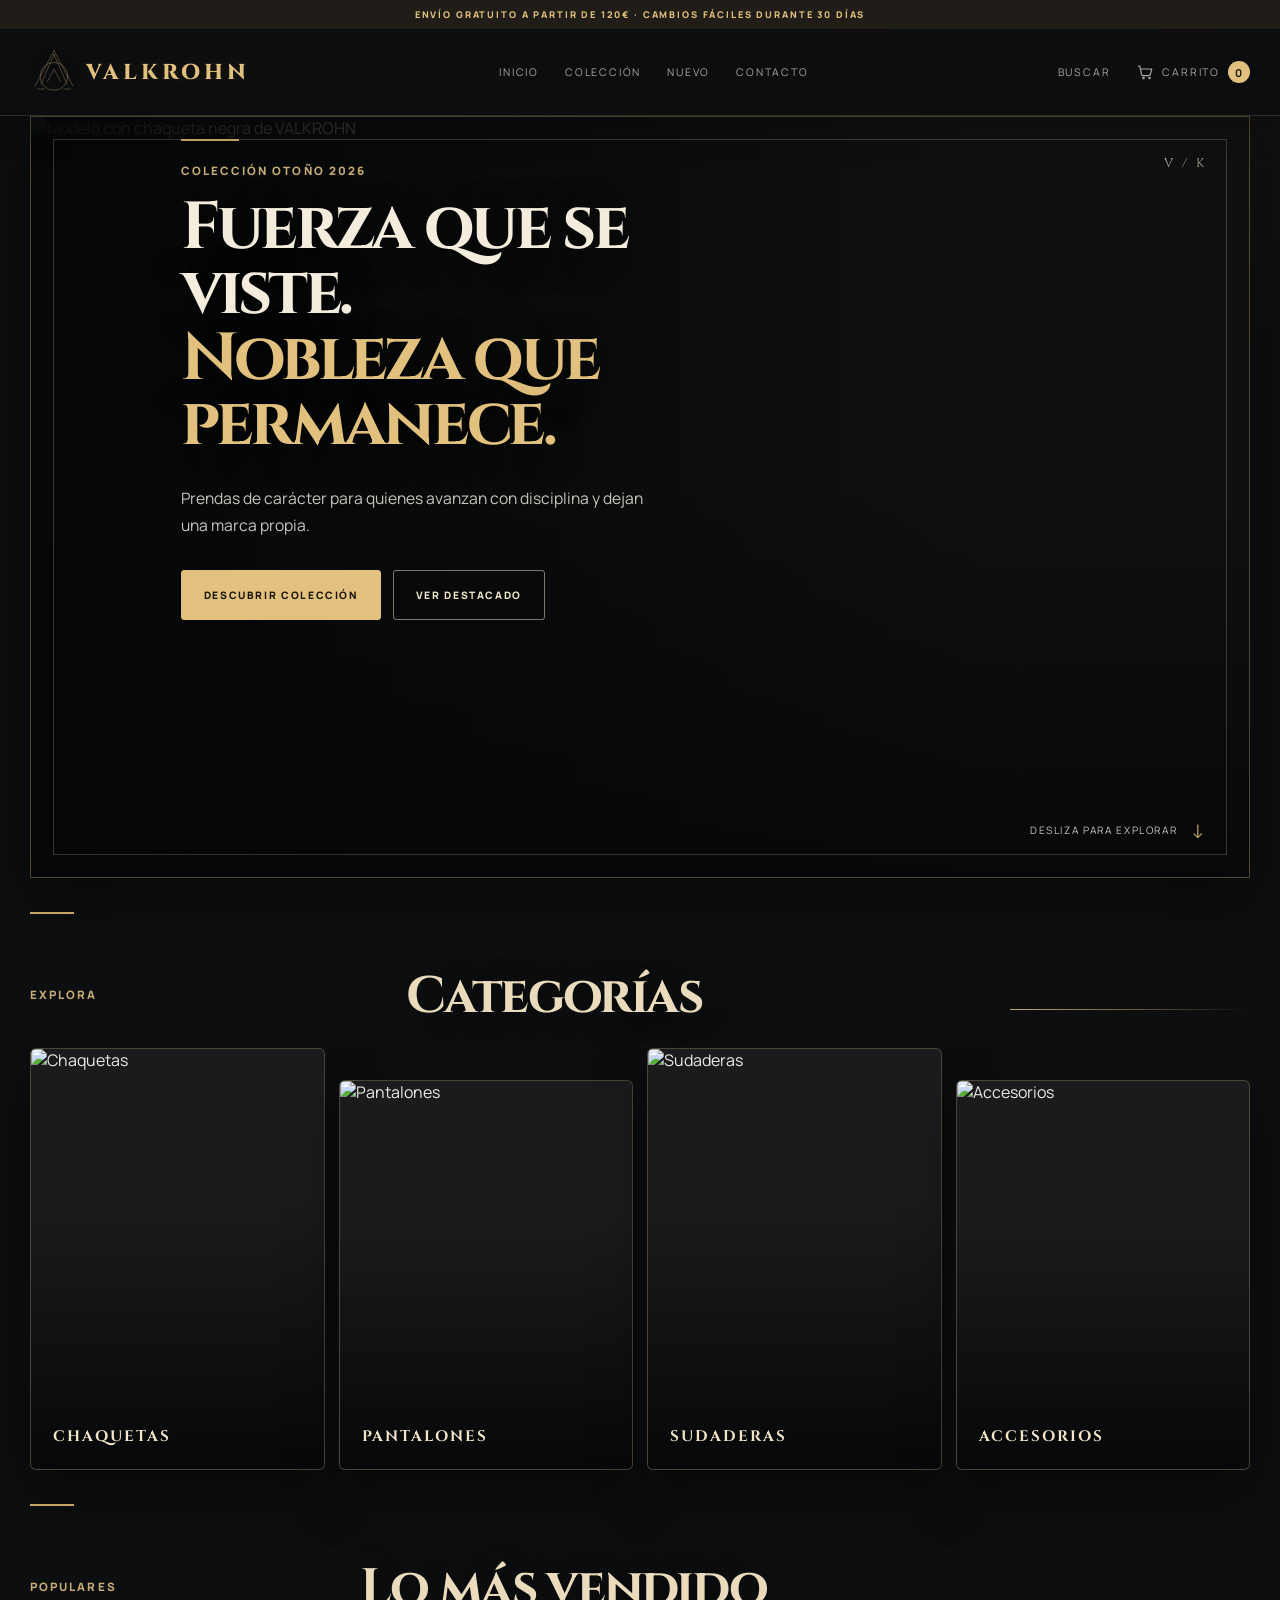
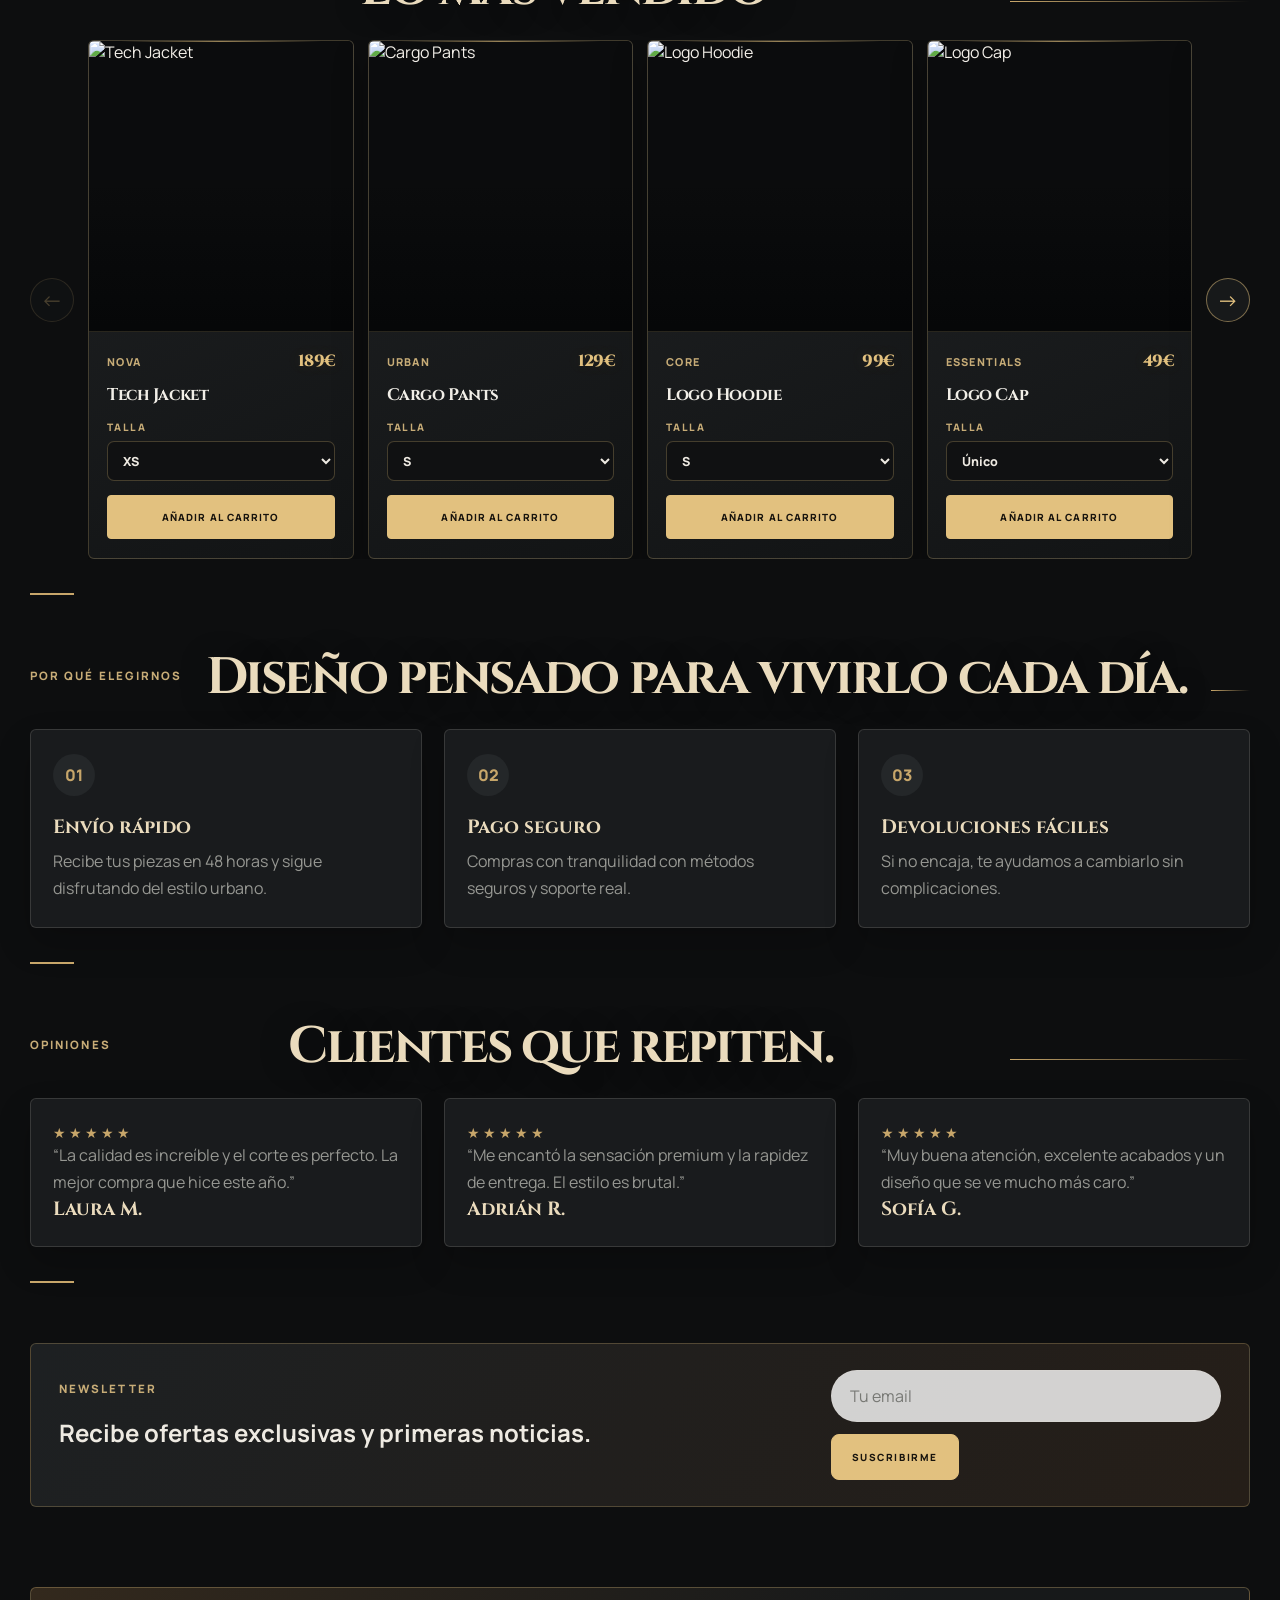
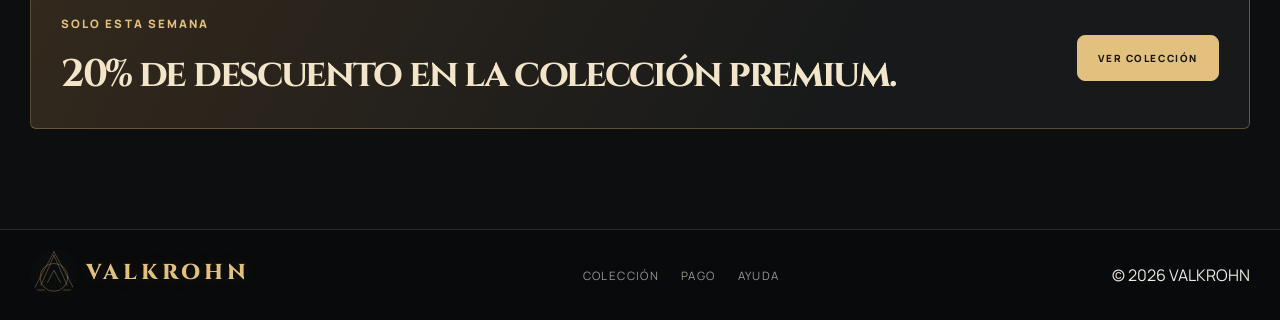
==== commit e62a13e1: "Add fully functional featured products carousel with navigation arrows" ====
--- a/index.html
+++ b/index.html
@@ -93,78 +93,10 @@
           <h2>Lo más vendido</h2>
         </div>
 
-        <div class="product-grid featured-grid">
-          <article class="product-card">
-            <div class="product-media">
-              <img src="https://images.unsplash.com/photo-1521572267360-ee0c2909d518?auto=format&fit=crop&w=900&q=80" alt="Tech Jacket" />
-              <a class="card-view-link" href="product.html?id=1">Ver producto <span>↗</span></a>
-            </div>
-            <div class="product-info">
-              <div class="product-meta">
-                <span class="tag">VALKROHN</span>
-                <span class="price">189€</span>
-              </div>
-              <h3>Tech Jacket</h3>
-              <label class="size-select-label">Talla
-                <select class="size-select" data-size-select><option>XS</option><option selected>M</option><option>L</option><option>XL</option></select>
-              </label>
-              <button class="button product-button" data-product="1">Añadir al carrito</button>
-            </div>
-          </article>
-
-          <article class="product-card">
-            <div class="product-media">
-              <img src="https://images.unsplash.com/photo-1515886657613-9f3515b0c78f?auto=format&fit=crop&w=900&q=80" alt="Cargo Pants" />
-              <a class="card-view-link" href="product.html?id=2">Ver producto <span>↗</span></a>
-            </div>
-            <div class="product-info">
-              <div class="product-meta">
-                <span class="tag">Urban</span>
-                <span class="price">129€</span>
-              </div>
-              <h3>Cargo Pants</h3>
-              <label class="size-select-label">Talla
-                <select class="size-select" data-size-select><option>S</option><option selected>M</option><option>L</option><option>XL</option></select>
-              </label>
-              <button class="button product-button" data-product="2">Añadir al carrito</button>
-            </div>
-          </article>
-
-          <article class="product-card">
-            <div class="product-media">
-              <img src="https://images.unsplash.com/photo-1483985988355-763728e1935b?auto=format&fit=crop&w=900&q=80" alt="Logo Hoodie" />
-              <a class="card-view-link" href="product.html?id=3">Ver producto <span>↗</span></a>
-            </div>
-            <div class="product-info">
-              <div class="product-meta">
-                <span class="tag">Core</span>
-                <span class="price">99€</span>
-              </div>
-              <h3>Logo Hoodie</h3>
-              <label class="size-select-label">Talla
-                <select class="size-select" data-size-select><option>S</option><option selected>M</option><option>L</option><option>XL</option></select>
-              </label>
-              <button class="button product-button" data-product="3">Añadir al carrito</button>
-            </div>
-          </article>
-
-          <article class="product-card">
-            <div class="product-media">
-              <img src="https://images.unsplash.com/photo-1521369909026-2afed882baee?auto=format&fit=crop&w=900&q=80" alt="Logo Cap" />
-              <a class="card-view-link" href="product.html?id=4">Ver producto <span>↗</span></a>
-            </div>
-            <div class="product-info">
-              <div class="product-meta">
-                <span class="tag">Essentials</span>
-                <span class="price">49€</span>
-              </div>
-              <h3>Logo Cap</h3>
-              <label class="size-select-label">Talla
-                <select class="size-select" data-size-select><option selected>Único</option></select>
-              </label>
-              <button class="button product-button" data-product="4">Añadir al carrito</button>
-            </div>
-          </article>
+        <div class="featured-carousel" data-featured-carousel>
+          <button class="carousel-arrow carousel-arrow-prev" type="button" data-carousel-prev aria-label="Ver productos anteriores">←</button>
+          <div class="product-grid featured-grid" id="featured-product-grid"></div>
+          <button class="carousel-arrow carousel-arrow-next" type="button" data-carousel-next aria-label="Ver más productos">→</button>
         </div>
       </section>
 
--- a/styles.css
+++ b/styles.css
@@ -3890,6 +3890,81 @@
 .featured-grid .product-button {
   min-height: 42px;
   font-size: 0.62rem;
+}
+
+.featured-carousel {
+  position: relative;
+  display: grid;
+  grid-template-columns: 44px minmax(0, 1fr) 44px;
+  align-items: center;
+  gap: 14px;
+}
+
+.featured-carousel .featured-grid {
+  display: grid;
+  grid-auto-flow: column;
+  grid-auto-columns: calc((100% - 42px) / 4);
+  grid-template-columns: none;
+  overflow-x: auto;
+  scroll-snap-type: x mandatory;
+  scrollbar-width: none;
+  overscroll-behavior-x: contain;
+  scroll-behavior: smooth;
+}
+
+.featured-carousel .featured-grid::-webkit-scrollbar {
+  display: none;
+}
+
+.featured-carousel .product-card {
+  scroll-snap-align: start;
+}
+
+.carousel-arrow {
+  display: grid;
+  width: 44px;
+  height: 44px;
+  place-items: center;
+  border: 1px solid rgba(228, 194, 126, 0.5);
+  border-radius: 50%;
+  background: #17191a;
+  color: var(--gold-bright);
+  font-size: 1.35rem;
+  transition: background 0.2s ease, color 0.2s ease, transform 0.2s ease, opacity 0.2s ease;
+}
+
+.carousel-arrow:hover:not(:disabled) {
+  transform: scale(1.06);
+  background: var(--gold-bright);
+  color: #17130d;
+}
+
+.carousel-arrow:disabled {
+  cursor: default;
+  opacity: 0.28;
+}
+
+@media (max-width: 980px) {
+  .featured-carousel .featured-grid {
+    grid-auto-columns: calc((100% - 14px) / 2);
+  }
+}
+
+@media (max-width: 620px) {
+  .featured-carousel {
+    grid-template-columns: 28px minmax(0, 1fr) 28px;
+    gap: 5px;
+  }
+
+  .featured-carousel .featured-grid {
+    grid-auto-columns: calc((100% - 8px) / 2);
+  }
+
+  .carousel-arrow {
+    width: 28px;
+    height: 28px;
+    font-size: 0.95rem;
+  }
 }
 
 @media (max-width: 620px) {
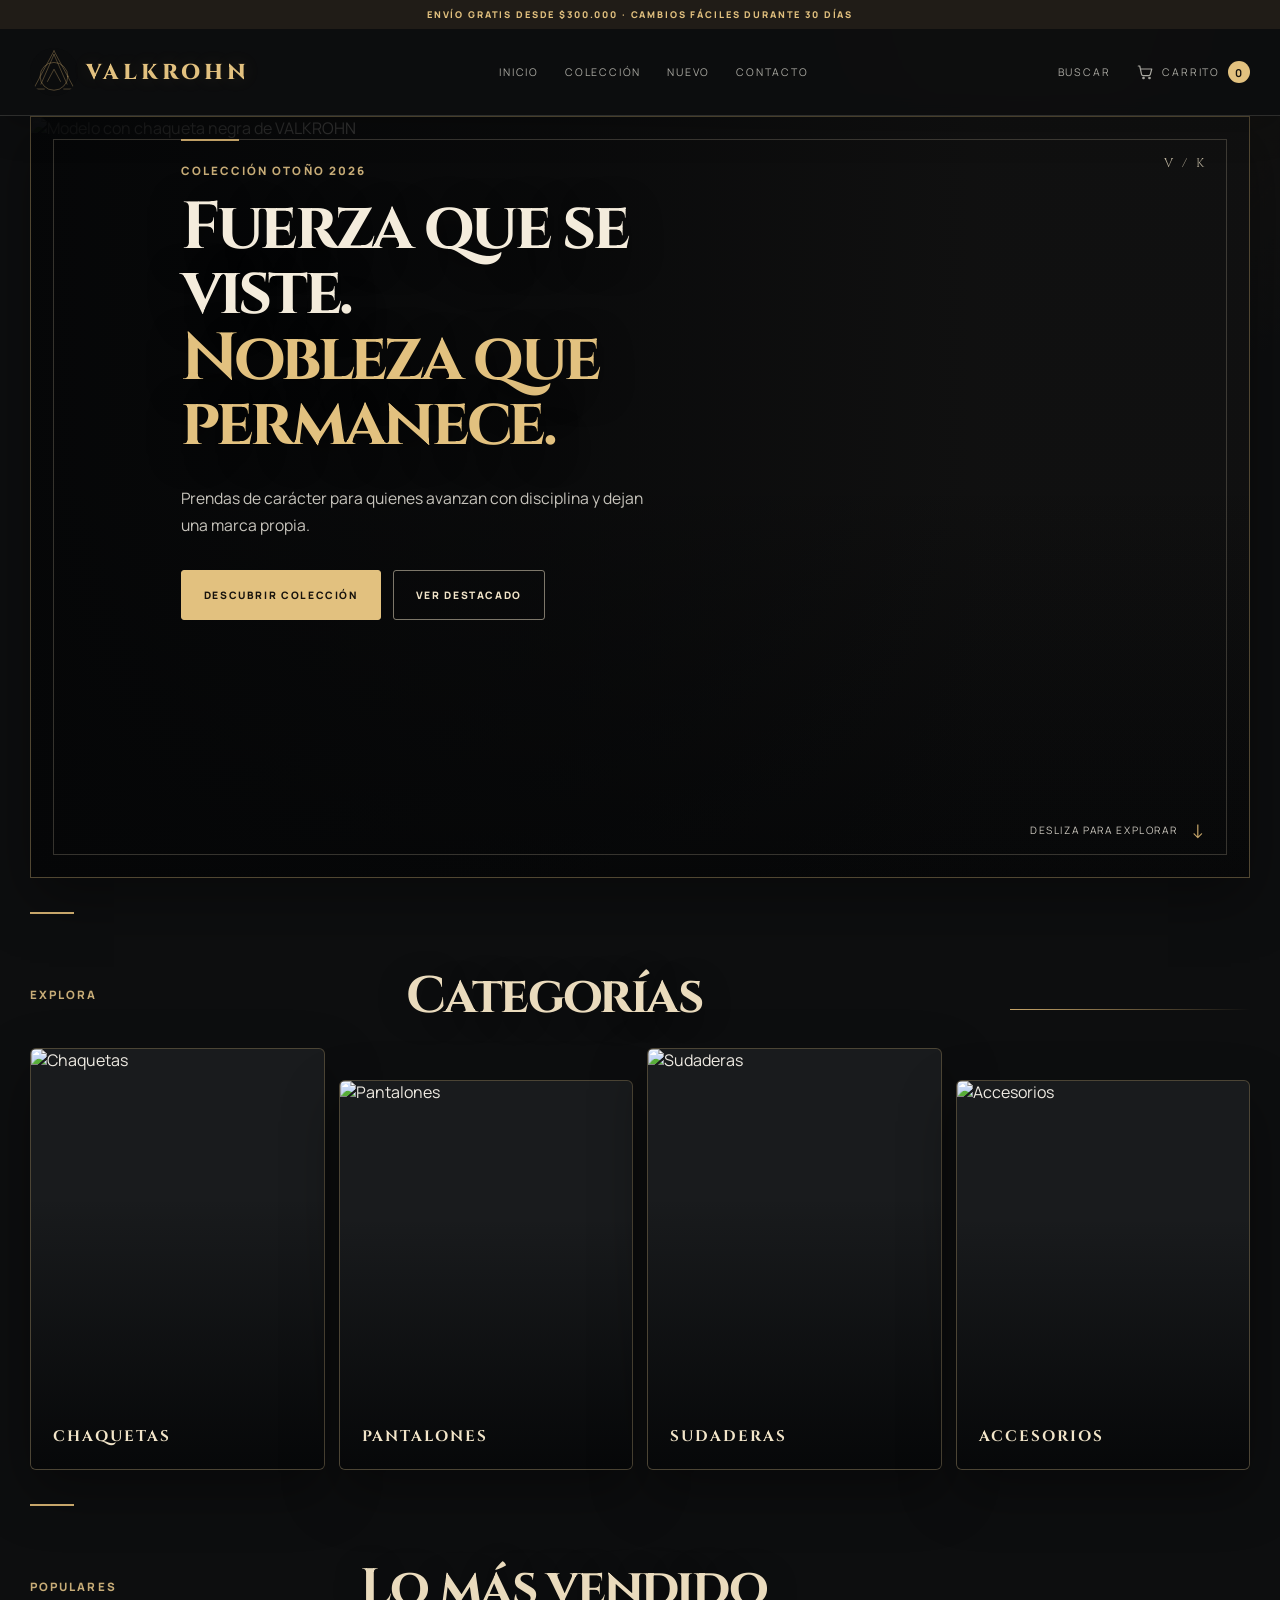
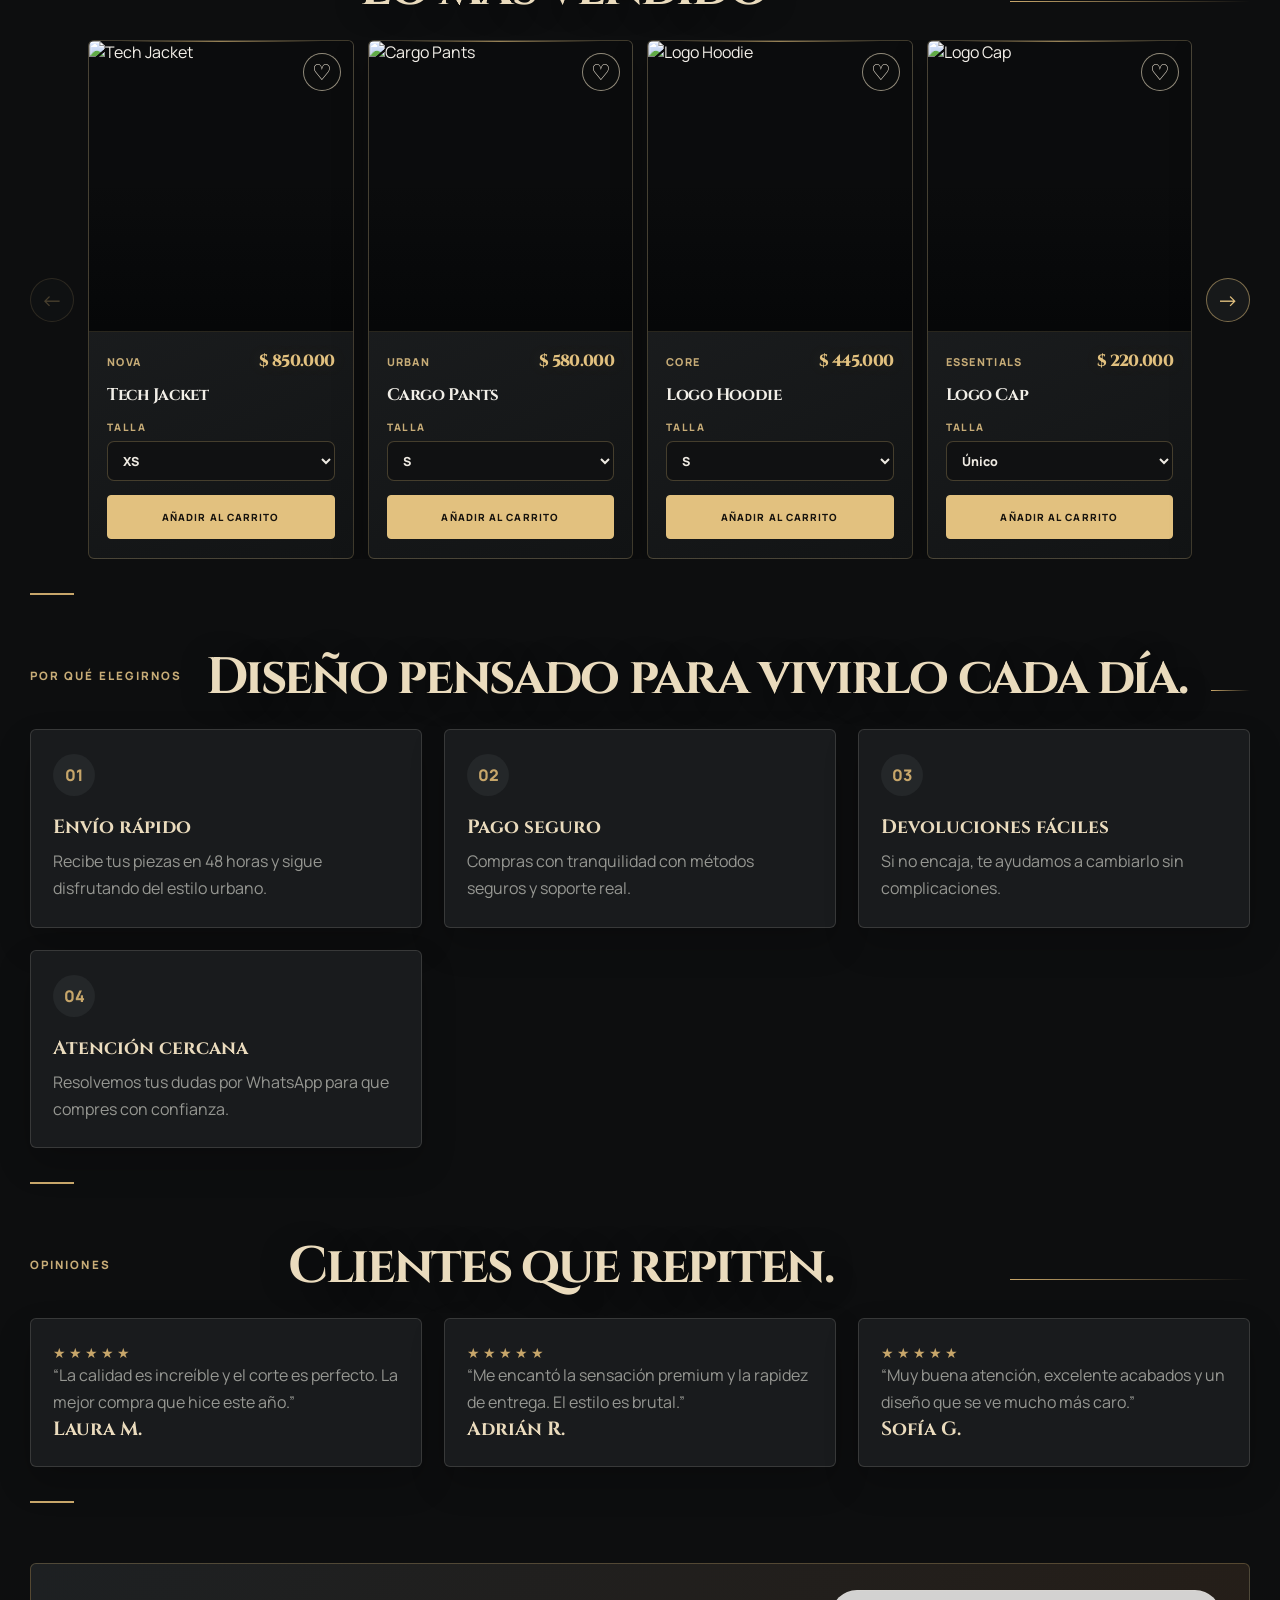
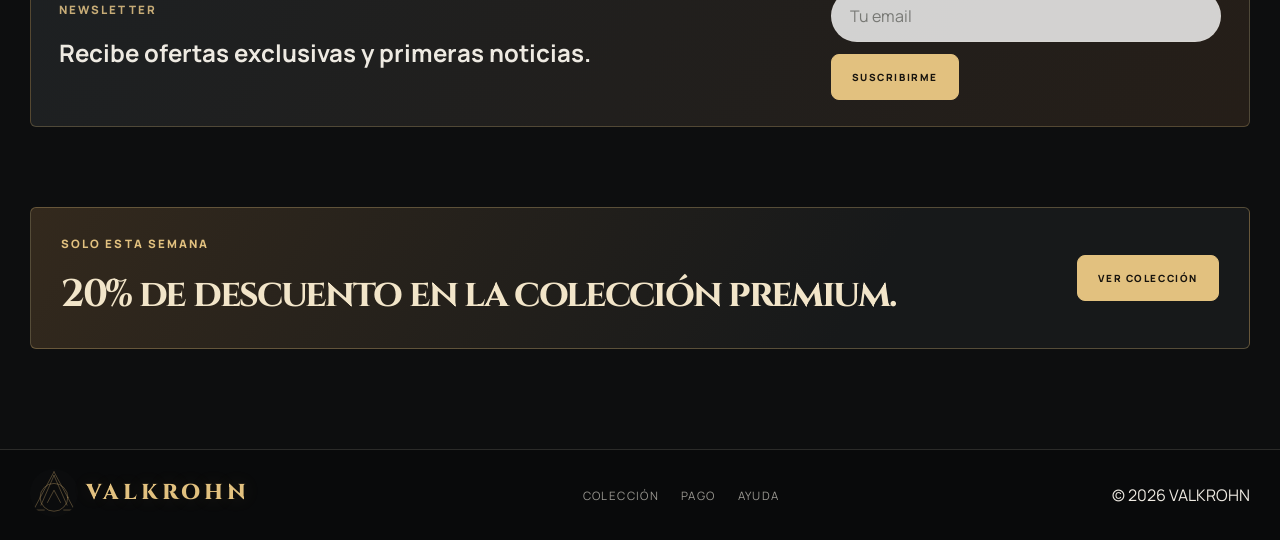
==== commit fa3a9d4d: "Improve mobile catalog and favorites" ====
--- a/index.html
+++ b/index.html
@@ -10,6 +10,8 @@
     <link href="https://fonts.googleapis.com/css2?family=Manrope:wght@400;500;600;700;800&display=swap" rel="stylesheet" />
     <link rel="stylesheet" href="styles.css" />
   </head>
+
+
   <body>
     <header class="site-header">
       <div class="container nav-wrap">
@@ -31,6 +33,7 @@
       </div>
     </header>
 
+
     <main>
       <section class="hero">
         <div class="container luxury-hero">
@@ -111,6 +114,7 @@
             <span>01</span>
             <h3>Envío rápido</h3>
             <p>Recibe tus piezas en 48 horas y sigue disfrutando del estilo urbano.</p>
+
           </article>
           <article class="benefit-card">
             <span>02</span>
@@ -121,6 +125,11 @@
             <span>03</span>
             <h3>Devoluciones fáciles</h3>
             <p>Si no encaja, te ayudamos a cambiarlo sin complicaciones.</p>
+          </article>
+          <article class="benefit-card">
+            <span>04</span>
+            <h3>Atención cercana</h3>
+            <p>Resolvemos tus dudas por WhatsApp para que compres con confianza.</p>
           </article>
         </div>
       </section>
--- a/styles.css
+++ b/styles.css
@@ -70,7 +70,7 @@
 }
 
 .site-header::before {
-  content: "Envío gratuito a partir de 120€ · Cambios fáciles durante 30 días";
+  content: "Envío gratis desde $300.000 · Cambios fáciles durante 30 días";
   display: block;
   padding: 8px 16px;
   background: var(--text);
@@ -453,6 +453,48 @@
   height: 360px;
   object-fit: cover;
   transition: transform 0.4s ease;
+}
+
+.product-media {
+  position: relative;
+  overflow: hidden;
+}
+
+.product-image-back {
+  position: absolute;
+  inset: 0;
+  opacity: 0;
+  transition: opacity 0.35s ease, transform 0.45s ease;
+}
+
+.product-card:hover .product-image-back {
+  opacity: 1;
+  transform: scale(1.035);
+}
+
+.favorite-button {
+  position: absolute;
+  z-index: 4;
+  top: 12px;
+  right: 12px;
+  display: grid;
+  width: 38px;
+  height: 38px;
+  place-items: center;
+  border: 1px solid rgba(242, 229, 201, 0.58);
+  border-radius: 50%;
+  background: rgba(13, 14, 15, 0.72);
+  color: #f4ecdc;
+  font-size: 1.4rem;
+  line-height: 1;
+  transition: background 0.2s ease, color 0.2s ease, transform 0.2s ease;
+}
+
+.favorite-button:hover {
+  transform: scale(1.08);
+  border-color: var(--gold-bright);
+  background: var(--gold-bright);
+  color: #17130d;
 }
 
 .product-card:hover img {
@@ -3952,15 +3994,20 @@
 
 @media (max-width: 620px) {
   .featured-carousel {
-    grid-template-columns: 28px minmax(0, 1fr) 28px;
-    gap: 5px;
+    display: flex;
+    flex-wrap: wrap;
+    justify-content: center;
+    gap: 12px;
   }
 
   .featured-carousel .featured-grid {
+    order: 1;
+    width: 100%;
     grid-auto-columns: calc((100% - 8px) / 2);
   }
 
   .carousel-arrow {
+    order: 2;
     width: 28px;
     height: 28px;
     font-size: 0.95rem;
@@ -4280,6 +4327,24 @@
 .site-footer .brand, .site-footer .brand span { color: var(--gold-bright); }
 .footer-links { color: #999791; }
 .cart-notice-dialog { border-color: rgba(228,194,126,.5); border-radius: 6px; background: linear-gradient(145deg, #202224, #101112); }
+.secure-payment-panel { display: grid; gap: 18px; align-content: center; }
+.secure-payment-panel .card-preview-top { align-items: center; }
+.secure-payment-panel .card-preview-top strong { color: var(--gold-bright); letter-spacing: .16em; }
+.secure-payment-panel > strong { max-width: 260px; color: #f2e5c9; font-family: "Cinzel", Georgia, serif; font-size: 1.25rem; line-height: 1.25; }
+.secure-payment-panel p { max-width: 290px; margin: 0; color: #c8c5bd; font-size: .78rem; line-height: 1.7; }
+.payment-method-grid { display: grid; grid-template-columns: repeat(4, minmax(0, 1fr)); gap: 8px; margin-top: 14px; }
+.payment-method-chip { display: grid; gap: 4px; min-height: 62px; padding: 10px 8px; align-content: center; border: 1px solid rgba(228,194,126,.24); border-radius: 4px; background: rgba(255,255,255,.035); text-align: center; }
+.payment-method-chip strong { color: var(--gold-bright); font-size: .58rem; letter-spacing: .08em; }
+.payment-method-chip small { color: #a9a8a1; font-size: .56rem; }
+.payment-activation-note { margin: 12px 0 0; color: #a9a8a1; font-size: .68rem; line-height: 1.5; }
+.payment-fields { margin-top: 10px; padding: 16px; border: 1px solid rgba(228,194,126,.2); border-radius: 4px; background: rgba(255,255,255,.025); }
+.payment-fields select, .payment-fields input { width: 100%; margin-top: 8px; }
+.payment-inline-note { margin: 0; color: #c8c5bd; font-size: .75rem; line-height: 1.6; }
+
+@media (max-width: 620px) {
+  .payment-fields { padding: 13px; }
+  .payment-method-grid { grid-template-columns: repeat(2, minmax(0, 1fr)); }
+}
 
 @media (max-width: 980px) {
   .category-grid, .featured-grid, .catalog-grid, .benefit-grid, .review-grid { grid-template-columns: repeat(2, minmax(0, 1fr)); }
@@ -4288,67 +4353,467 @@
 }
 
 @media (max-width: 620px) {
-  body { padding-bottom: 66px; }
-  .container { width: calc(100% - 24px); }
-  .site-header { position: relative; }
-  .nav-wrap { min-height: 68px; flex-wrap: nowrap; padding: 10px 0; }
-  .brand { font-size: .95rem; letter-spacing: .12em; }
-  .brand img { width: 34px; height: 34px; }
-  .nav-tools { width: auto; gap: 12px; }
-  .nav-tools .nav-link:first-child { width: 28px; height: 28px; overflow: hidden; border: 1px solid var(--line); border-radius: 50%; font-size: 0; }
-  .nav-tools .nav-link:first-child::before { content: "⌕"; margin: auto; color: var(--gold-bright); font-size: 1.1rem; }
-  .cart-link { font-size: 0; }
-  .cart-icon { width: 22px; height: 22px; }
-  .main-nav { position: fixed; right: 0; bottom: 0; left: 0; z-index: 50; display: grid; grid-template-columns: repeat(4, 1fr); width: 100%; height: 66px; padding: 6px 8px 4px; border-top: 1px solid rgba(228,194,126,.3); background: rgba(13,14,15,.98); backdrop-filter: blur(16px); }
-  .main-nav a { display: grid; place-items: center; gap: 3px; color: #92918c; font-size: .48rem; letter-spacing: .08em; }
-  .main-nav a::before { font-size: 1rem; }
+  body {
+    padding-bottom: 84px;
+  }
+
+  .container {
+    width: calc(100% - 20px);
+  }
+
+  .site-header {
+    position: sticky;
+    top: 0;
+    box-shadow: 0 7px 25px rgba(0, 0, 0, 0.18);
+  }
+
+  .site-header::before {
+    padding: 7px 10px;
+    font-size: 0.52rem;
+    letter-spacing: 0.12em;
+  }
+
+  .nav-wrap {
+    min-height: 64px;
+    gap: 8px;
+    padding: 8px 0 10px;
+  }
+
+  .brand {
+    font-size: 0.9rem;
+    letter-spacing: 0.12em;
+    gap: 6px;
+  }
+
+  .brand img {
+    width: 28px;
+    height: 28px;
+  }
+
+  .nav-tools {
+    gap: 8px;
+  }
+
+  .nav-tools .nav-link:first-child {
+    width: 30px;
+    height: 30px;
+    overflow: hidden;
+    border: 1px solid rgba(228, 194, 126, 0.26);
+    border-radius: 50%;
+    font-size: 0;
+    display: grid;
+    place-items: center;
+    background: rgba(255, 255, 255, 0.02);
+  }
+
+  .nav-tools .nav-link:first-child::before {
+    content: "⌕";
+    color: var(--gold-bright);
+    font-size: 1.05rem;
+    line-height: 1;
+  }
+
+  .cart-link {
+    font-size: 0;
+    gap: 4px;
+    padding: 5px 8px;
+    border: 1px solid rgba(228, 194, 126, 0.2);
+    border-radius: 999px;
+    background: rgba(255, 255, 255, 0.02);
+  }
+
+  .cart-link .cart-icon {
+    width: 18px;
+    height: 18px;
+  }
+
+  .cart-badge {
+    min-width: 18px;
+    height: 18px;
+    font-size: 0.56rem;
+  }
+
+  .main-nav {
+    position: fixed;
+    right: 0;
+    bottom: 0;
+    left: 0;
+    z-index: 50;
+    display: grid;
+    grid-template-columns: repeat(4, 1fr);
+    width: 100%;
+    min-height: 68px;
+    padding: 8px 10px 10px;
+    border-top: 1px solid rgba(228, 194, 126, 0.24);
+    background: rgba(13, 14, 15, 0.95);
+    backdrop-filter: blur(16px);
+    box-shadow: 0 -10px 25px rgba(0, 0, 0, 0.22);
+  }
+
+  .main-nav a {
+    display: grid;
+    place-items: center;
+    gap: 3px;
+    color: #9c998f;
+    font-size: 0.46rem;
+    letter-spacing: 0.08em;
+    line-height: 1.2;
+  }
+
+  .main-nav a::before {
+    font-size: 1rem;
+    line-height: 1;
+  }
+
   .main-nav a:nth-child(1)::before { content: "⌂"; }
   .main-nav a:nth-child(2)::before { content: "◈"; }
   .main-nav a:nth-child(3)::before { content: "✦"; }
   .main-nav a:nth-child(4)::before { content: "○"; }
-  .main-nav a.active, .main-nav a:hover { color: var(--gold-bright); }
-  .luxury-hero { min-height: 620px; border-radius: 5px; }
-  .luxury-hero::before { inset: 10px; }
-  .luxury-hero-image { object-position: 60% center; }
-  .luxury-hero-shade { background: linear-gradient(0deg, rgba(5,6,7,.95), rgba(5,6,7,.12) 70%), linear-gradient(90deg, rgba(5,6,7,.38), transparent); }
-  .luxury-hero-content { width: 100%; padding: 32px 24px 96px; justify-content: flex-end; }
-  .luxury-hero-content h1 { font-size: clamp(2.2rem, 12vw, 3.8rem); }
-  .luxury-hero-content .lead { font-size: .8rem; }
-  .luxury-hero-content .button { min-height: 44px; padding: 0 12px; font-size: .53rem; }
-  .luxury-hero-mark, .luxury-hero-scroll { display: none; }
-  .categories, .featured, .benefits, .reviews, .newsletter, .page-content { padding-top: 62px; }
-  .section-heading h2 { font-size: 2.1rem; }
-  .category-grid, .featured-grid, .catalog-grid { gap: 8px; }
-  .category-card { min-height: 205px; }
-  .category-overlay { padding: 12px; }
-  .category-overlay span { font-size: .58rem; }
-  .product-card img, .catalog-grid .product-card img { height: 178px; }
-  .product-info, .catalog-grid .product-info { padding: 9px 8px; }
-  .product-info h3 { min-height: 1.9em; margin: 7px 0 9px; font-size: .7rem; }
-  .product-card .tag, .product-card .price, .product-card .size-select-label { font-size: .48rem; }
-  .product-card .size-select { min-height: 28px; padding: 3px 5px; font-size: .6rem; }
-  .product-card .product-button { min-height: 32px; padding: 5px 3px; font-size: .46rem; }
-  .promo-inner, .newsletter-box { display: grid; padding: 25px 18px; }
-  .page-intro, .cart-page, .checkout-page, .contact-page, .access-page { padding-top: 38px; padding-bottom: 42px; }
-  .page-intro h1, .cart-page h1, .checkout-page h1, .contact-card h1, .access-intro h1 { font-size: 2.5rem; }
-  .toolbar-row { display: grid; }
-  .catalog-controls { min-width: 0; display: grid; padding-left: 0; border-left: 0; }
-  .product-detail { gap: 24px; padding-top: 30px; }
-  .product-detail-gallery img { height: 400px; }
-  .product-detail-info h1 { font-size: 2.7rem; }
-  .product-actions, .success-actions { flex-direction: column; }
-  .cart-item { grid-template-columns: 66px minmax(0, 1fr) auto; gap: 10px; min-height: 100px; padding: 9px; }
-  .cart-item img { width: 66px; height: 76px; border-radius: 4px; }
-  .cart-product-copy h3 { font-size: .8rem; }
-  .cart-product-copy p { font-size: .6rem; }
-  .cart-item-price { font-size: .75rem; }
-  .phone-fields, .field-row { grid-template-columns: 1fr; gap: 0; }
-  .checkout-form, .contact-card, .info-card, .access-card { padding: 19px 14px; }
-  .credit-card-preview { min-height: 195px; padding: 20px; }
-  .access-grid { grid-template-columns: 1fr; }
-  .site-footer { display: none; }
-  .payment-success { padding: 28px 15px; }
-  .success-summary { margin: 22px 0; padding: 17px; }
+  .main-nav a.active,
+  .main-nav a:hover {
+    color: var(--gold-bright);
+  }
+
+  .luxury-hero {
+    min-height: 540px;
+    border-radius: 12px;
+  }
+
+  .luxury-hero::before {
+    inset: 10px;
+  }
+
+  .luxury-hero-image {
+    object-position: 60% center;
+    filter: saturate(0.9) contrast(1.08) brightness(0.72);
+  }
+
+  .luxury-hero-shade {
+    background: linear-gradient(0deg, rgba(5, 6, 7, 0.94), rgba(5, 6, 7, 0.2) 68%), linear-gradient(90deg, rgba(5, 6, 7, 0.46), transparent);
+  }
+
+  .luxury-hero-content {
+    width: 100%;
+    padding: 28px 20px 88px;
+    justify-content: flex-end;
+    align-items: center;
+    text-align: center;
+  }
+
+  .luxury-hero-content h1 {
+    font-size: clamp(2.1rem, 12vw, 3.7rem);
+  }
+
+  .luxury-hero-content .lead {
+    font-size: 0.82rem;
+    line-height: 1.6;
+    max-width: 100%;
+  }
+
+  .hero-actions {
+    width: 100%;
+    justify-content: center;
+    gap: 10px;
+    margin-top: 22px;
+  }
+
+  .luxury-hero-content .button {
+    flex: 1 1 100%;
+    min-height: 45px;
+    padding: 0 14px;
+    font-size: 0.54rem;
+  }
+
+  .luxury-hero-mark,
+  .luxury-hero-scroll {
+    display: none;
+  }
+
+  .categories,
+  .featured,
+  .benefits,
+  .reviews,
+  .newsletter,
+  .page-content {
+    padding-top: 62px;
+  }
+
+  .section-heading h2 {
+    font-size: 2.1rem;
+    line-height: 1.05;
+  }
+
+  .category-grid,
+  .featured-grid,
+  .catalog-grid,
+  .benefit-grid,
+  .review-grid {
+    gap: 12px;
+  }
+
+  .category-grid,
+  .featured-grid,
+  .catalog-grid,
+  .benefit-grid,
+  .review-grid {
+    grid-template-columns: repeat(2, minmax(0, 1fr));
+  }
+
+  .categories .category-grid {
+    display: grid;
+    grid-auto-flow: column;
+    grid-auto-columns: 72%;
+    grid-template-columns: none;
+    overflow-x: auto;
+    padding: 2px 2px 12px;
+    scroll-snap-type: x mandatory;
+    scrollbar-width: none;
+  }
+
+  .categories .category-grid::-webkit-scrollbar {
+    display: none;
+  }
+
+  .categories .category-card {
+    scroll-snap-align: start;
+  }
+
+  .category-card {
+    min-height: 200px;
+    border-radius: 12px;
+  }
+
+  .category-card:nth-child(2),
+  .category-card:nth-child(4) {
+    margin-top: 0;
+  }
+
+  .category-overlay {
+    padding: 12px;
+  }
+
+  .category-overlay span {
+    font-size: 0.56rem;
+    letter-spacing: 0.1em;
+  }
+
+  .product-card,
+  .catalog-grid .product-card {
+    border-radius: 12px;
+    overflow: hidden;
+  }
+
+  .favorite-button {
+    top: 8px;
+    right: 8px;
+    width: 32px;
+    height: 32px;
+    font-size: 1.18rem;
+  }
+
+  .product-card img,
+  .catalog-grid .product-card img {
+    height: 180px;
+  }
+
+  .product-info,
+  .catalog-grid .product-info {
+    padding: 10px 9px 12px;
+  }
+
+  .product-info h3 {
+    min-height: 2.2em;
+    margin: 6px 0 8px;
+    font-size: 0.72rem;
+    line-height: 1.3;
+  }
+
+  .product-card .tag,
+  .product-card .price,
+  .product-card .size-select-label {
+    font-size: 0.48rem;
+  }
+
+  .product-card .size-select {
+    min-height: 30px;
+    padding: 4px 6px;
+    font-size: 0.58rem;
+  }
+
+  .product-card .product-button,
+  .catalog-grid .product-button,
+  .featured-grid .product-button {
+    min-height: 34px;
+    padding: 7px 6px;
+    font-size: 0.46rem;
+    letter-spacing: 0.08em;
+  }
+
+  .benefit-card,
+  .review-card {
+    padding: 18px 16px;
+    border-radius: 14px;
+  }
+
+  .benefit-card span {
+    width: 36px;
+    height: 36px;
+    font-size: 0.74rem;
+  }
+
+  .benefit-card h3,
+  .review-card strong {
+    margin: 14px 0 7px;
+    font-size: 1rem;
+  }
+
+  .benefit-card p,
+  .review-card p {
+    font-size: 0.78rem;
+    line-height: 1.65;
+  }
+
+  .promo-inner,
+  .newsletter-box {
+    display: grid;
+    padding: 22px 18px;
+    border-radius: 14px;
+    gap: 14px;
+  }
+
+  .newsletter-form {
+    width: 100%;
+    display: grid;
+    gap: 10px;
+  }
+
+  .newsletter-form input,
+  .newsletter-form button {
+    width: 100%;
+  }
+
+  .page-intro,
+  .cart-page,
+  .checkout-page,
+  .contact-page,
+  .access-page {
+    padding-top: 36px;
+    padding-bottom: 42px;
+  }
+
+  .page-intro h1,
+  .cart-page h1,
+  .checkout-page h1,
+  .contact-card h1,
+  .access-intro h1 {
+    font-size: 2.4rem;
+  }
+
+  .toolbar-row {
+    display: grid;
+  }
+
+  .catalog-controls {
+    min-width: 0;
+    display: grid;
+    padding-left: 0;
+    border-left: 0;
+  }
+
+  .product-detail {
+    gap: 24px;
+    padding-top: 30px;
+  }
+
+  .product-detail-gallery img {
+    height: 390px;
+    border-radius: 12px;
+  }
+
+  .product-detail-info h1 {
+    font-size: 2.5rem;
+  }
+
+  .product-actions,
+  .success-actions {
+    flex-direction: column;
+    align-items: center;
+  }
+
+  .product-actions .button,
+  .success-actions .button {
+    width: min(100%, 320px);
+  }
+
+  .detail-meta,
+  .detail-size-label,
+  .size-options {
+    justify-content: center;
+    text-align: center;
+  }
+
+  .cart-item {
+    grid-template-columns: 70px minmax(0, 1fr) auto;
+    gap: 10px;
+    min-height: 100px;
+    padding: 9px;
+    border-radius: 12px;
+  }
+
+  .cart-item img {
+    width: 70px;
+    height: 78px;
+    border-radius: 6px;
+  }
+
+  .cart-product-copy h3 {
+    font-size: 0.8rem;
+  }
+
+  .cart-product-copy p {
+    font-size: 0.62rem;
+  }
+
+  .cart-item-price {
+    font-size: 0.75rem;
+  }
+
+  .phone-fields,
+  .field-row {
+    grid-template-columns: 1fr;
+    gap: 0;
+  }
+
+  .checkout-form,
+  .contact-card,
+  .info-card,
+  .access-card {
+    padding: 19px 14px;
+    border-radius: 14px;
+  }
+
+  .credit-card-preview {
+    min-height: 195px;
+    padding: 20px;
+  }
+
+  .access-grid {
+    grid-template-columns: 1fr;
+  }
+
+  .site-footer {
+    display: none;
+  }
+
+  .payment-success {
+    padding: 28px 15px;
+    border-radius: 14px;
+  }
+
+  .success-summary {
+    margin: 22px 0;
+    padding: 17px;
+  }
 }
 
 @media (prefers-reduced-motion: reduce) {
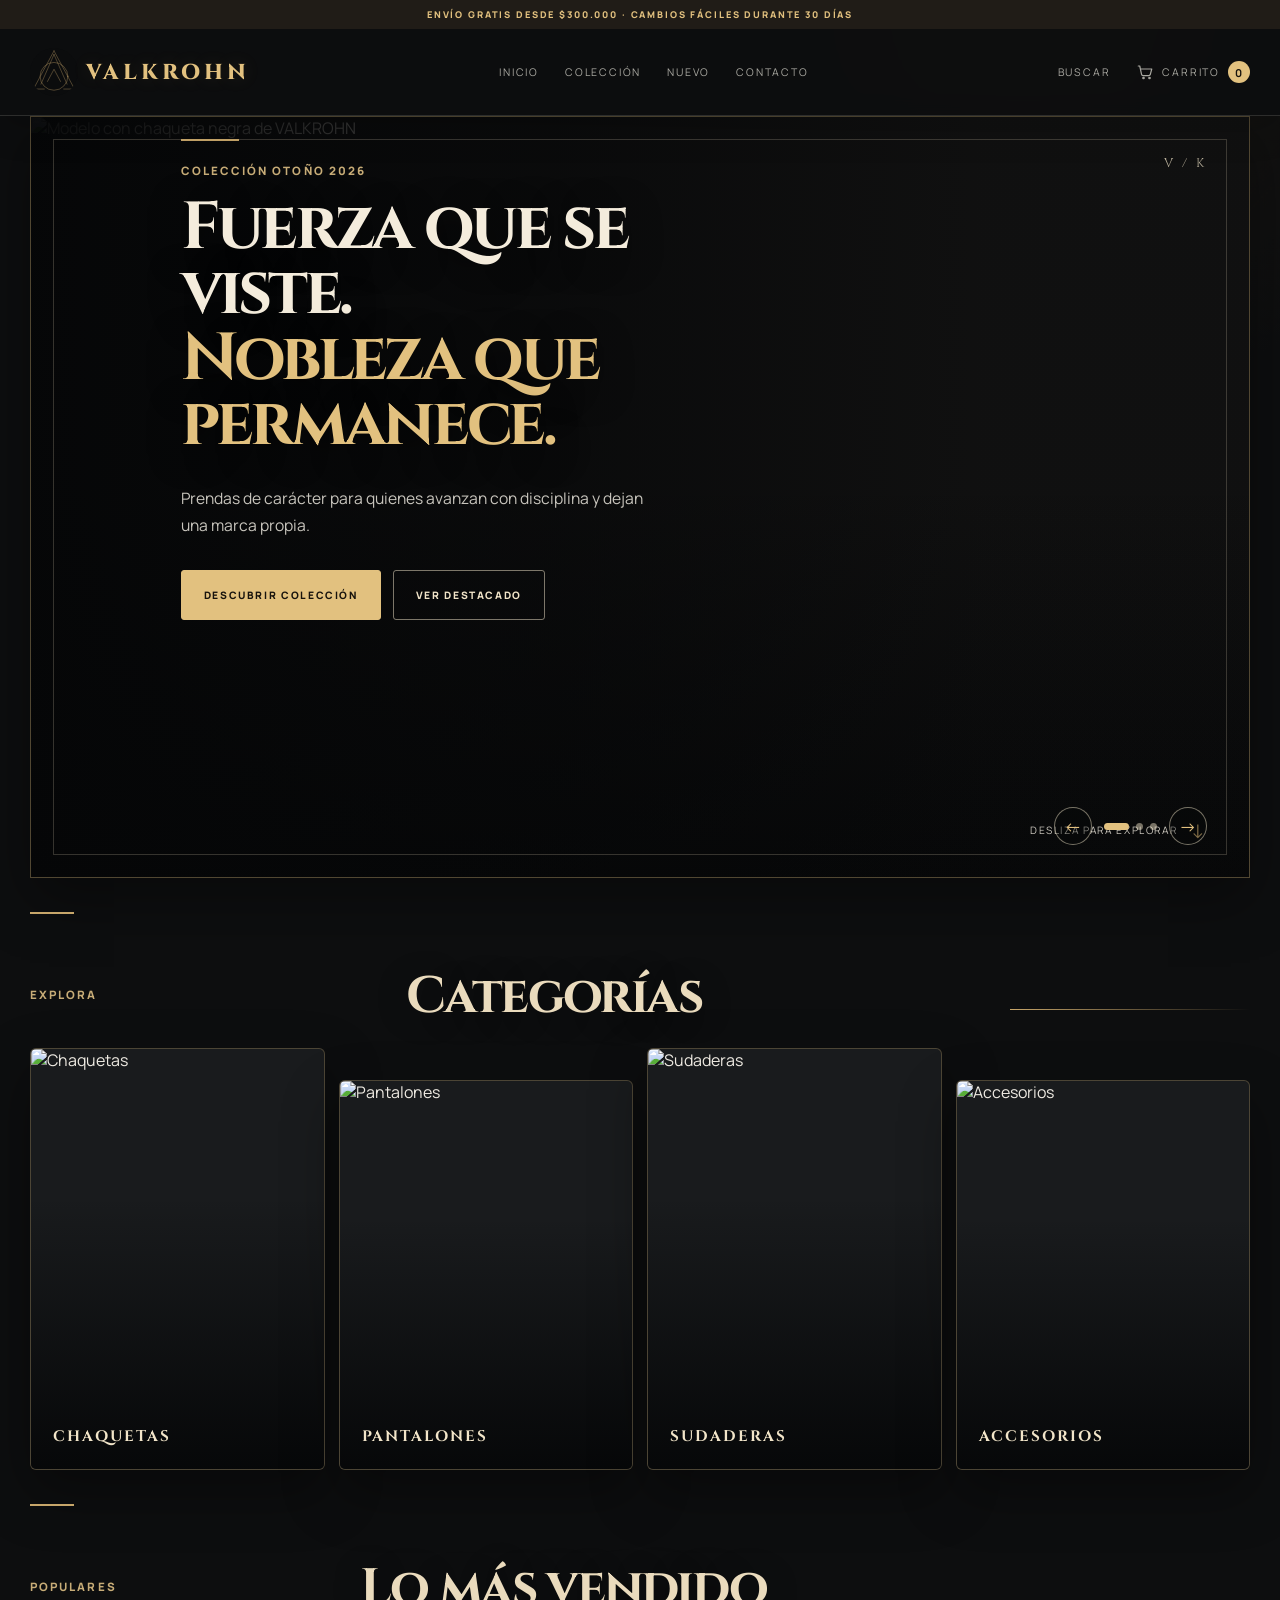
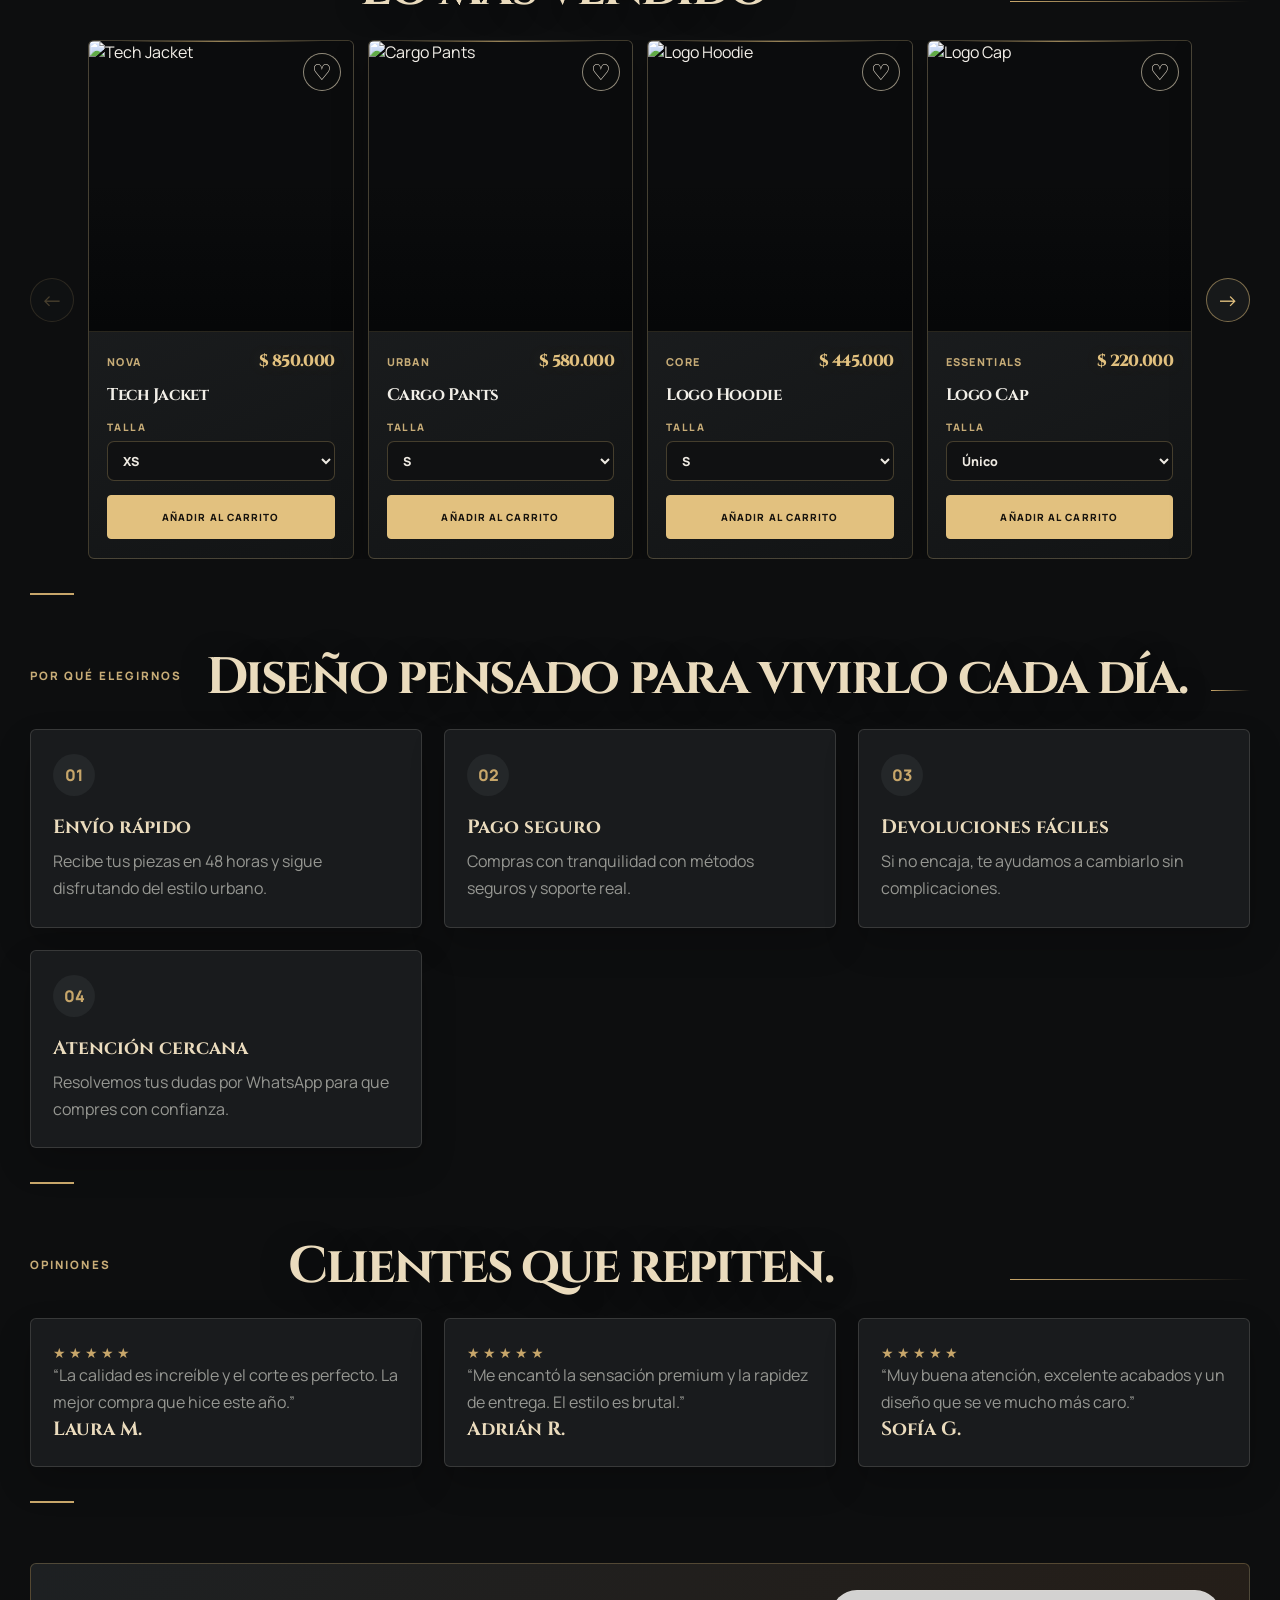
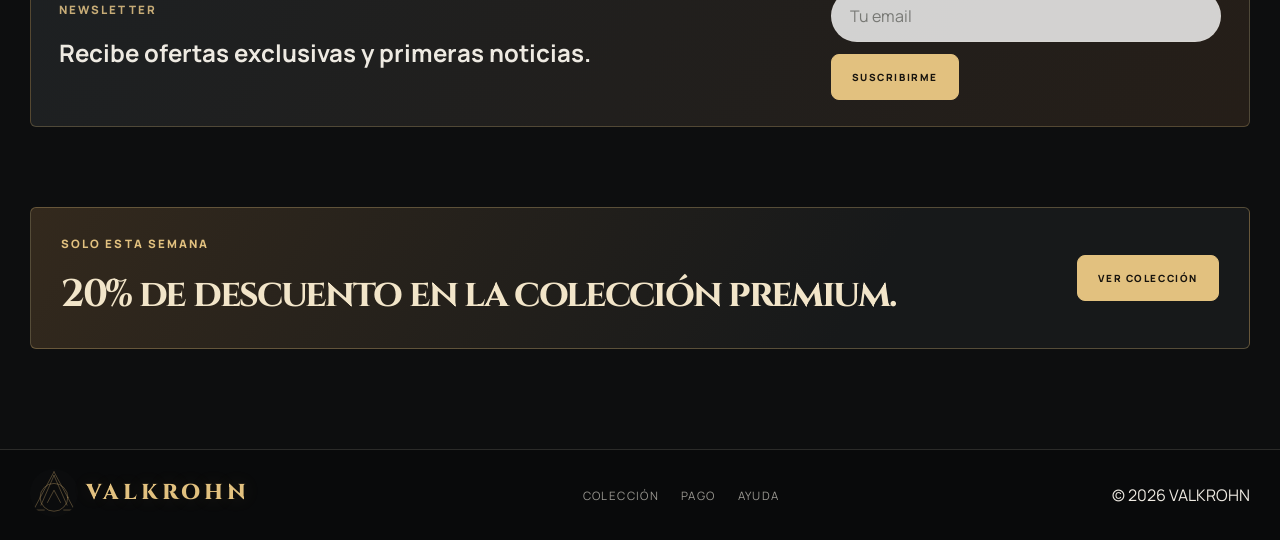
==== commit 4c96c53d: "Add homepage campaign carousel" ====
--- a/index.html
+++ b/index.html
@@ -36,17 +36,26 @@
 
     <main>
       <section class="hero">
-        <div class="container luxury-hero">
+        <div class="container luxury-hero" data-hero-carousel>
           <img class="luxury-hero-image" src="https://images.unsplash.com/photo-1529139574466-a303027c1d8b?auto=format&fit=crop&w=1800&q=85" alt="Modelo con chaqueta negra de VALKROHN" />
           <div class="luxury-hero-shade"></div>
           <div class="luxury-hero-content">
-            <p class="eyebrow">Colección Otoño 2026</p>
-            <h1>Fuerza que se viste.<br /><em>Nobleza que permanece.</em></h1>
-            <p class="lead">Prendas de carácter para quienes avanzan con disciplina y dejan una marca propia.</p>
+            <p class="eyebrow" data-hero-eyebrow>Colección Otoño 2026</p>
+            <h1 data-hero-title>Fuerza que se viste.<br /><em>Nobleza que permanece.</em></h1>
+            <p class="lead" data-hero-lead>Prendas de carácter para quienes avanzan con disciplina y dejan una marca propia.</p>
             <div class="hero-actions">
-              <a href="catalog.html" class="button primary">Descubrir colección</a>
-              <a href="product.html?id=2" class="button secondary">Ver destacado</a>
-            </div>
+              <a href="catalog.html" class="button primary" data-hero-primary>Descubrir colección</a>
+              <a href="product.html?id=2" class="button secondary" data-hero-secondary>Ver destacado</a>
+            </div>
+          </div>
+          <div class="hero-carousel-controls" aria-label="Cambiar campaña principal">
+            <button type="button" class="hero-carousel-arrow" data-hero-prev aria-label="Campaña anterior">←</button>
+            <div class="hero-carousel-dots" role="tablist" aria-label="Campañas">
+              <button type="button" class="hero-carousel-dot is-active" data-hero-dot="0" aria-label="Ver campaña 1" aria-selected="true"></button>
+              <button type="button" class="hero-carousel-dot" data-hero-dot="1" aria-label="Ver campaña 2" aria-selected="false"></button>
+              <button type="button" class="hero-carousel-dot" data-hero-dot="2" aria-label="Ver campaña 3" aria-selected="false"></button>
+            </div>
+            <button type="button" class="hero-carousel-arrow" data-hero-next aria-label="Siguiente campaña">→</button>
           </div>
           <div class="luxury-hero-mark">V / K</div>
           <div class="luxury-hero-scroll">Desliza para explorar <span>↓</span></div>
--- a/styles.css
+++ b/styles.css
@@ -3780,6 +3780,12 @@
   object-fit: cover;
   object-position: center 24%;
   filter: saturate(0.7) contrast(1.1) brightness(0.68);
+  transition: opacity 0.18s ease, transform 0.7s ease;
+}
+
+.luxury-hero-image.is-changing {
+  opacity: 0.18;
+  transform: scale(1.025);
 }
 
 .luxury-hero-shade {
@@ -3875,6 +3881,57 @@
 .luxury-hero-scroll span {
   color: var(--accent);
   font-size: 1.2rem;
+}
+
+.hero-carousel-controls {
+  position: absolute;
+  z-index: 3;
+  right: 42px;
+  bottom: 32px;
+  display: flex;
+  align-items: center;
+  gap: 12px;
+}
+
+.hero-carousel-arrow {
+  display: grid;
+  width: 38px;
+  height: 38px;
+  place-items: center;
+  border: 1px solid rgba(242, 229, 201, 0.48);
+  border-radius: 50%;
+  background: rgba(8, 9, 10, 0.36);
+  color: var(--gold-bright);
+  font-size: 1.1rem;
+  transition: background 0.2s ease, color 0.2s ease, transform 0.2s ease;
+}
+
+.hero-carousel-arrow:hover {
+  transform: scale(1.06);
+  background: var(--gold-bright);
+  color: #17130d;
+}
+
+.hero-carousel-dots {
+  display: flex;
+  align-items: center;
+  gap: 7px;
+}
+
+.hero-carousel-dot {
+  width: 7px;
+  height: 7px;
+  padding: 0;
+  border: 0;
+  border-radius: 50%;
+  background: rgba(242, 229, 201, 0.48);
+  transition: width 0.2s ease, background 0.2s ease;
+}
+
+.hero-carousel-dot.is-active {
+  width: 25px;
+  border-radius: 999px;
+  background: var(--gold-bright);
 }
 
 .categories {
@@ -4529,6 +4586,18 @@
     display: none;
   }
 
+  .hero-carousel-controls {
+    right: 50%;
+    bottom: 24px;
+    transform: translateX(50%);
+    gap: 10px;
+  }
+
+  .hero-carousel-arrow {
+    width: 34px;
+    height: 34px;
+  }
+
   .categories,
   .featured,
   .benefits,
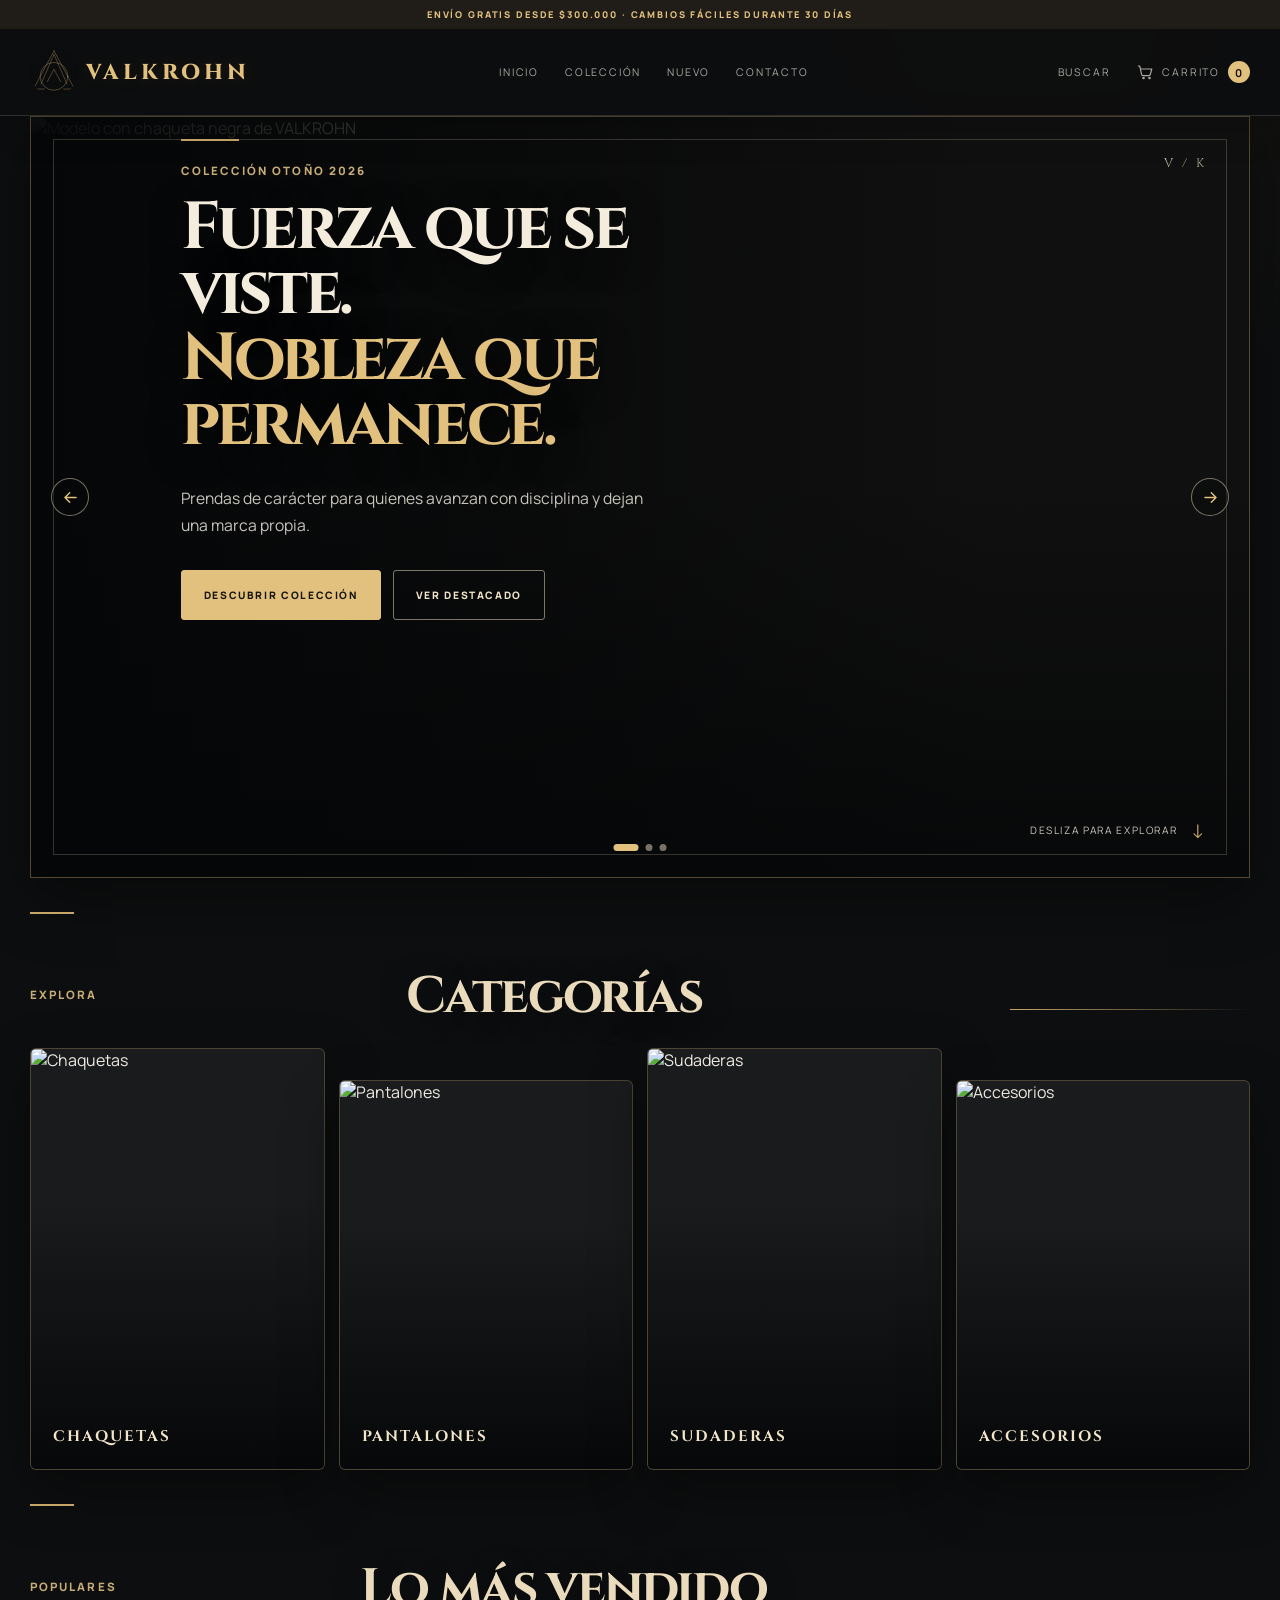
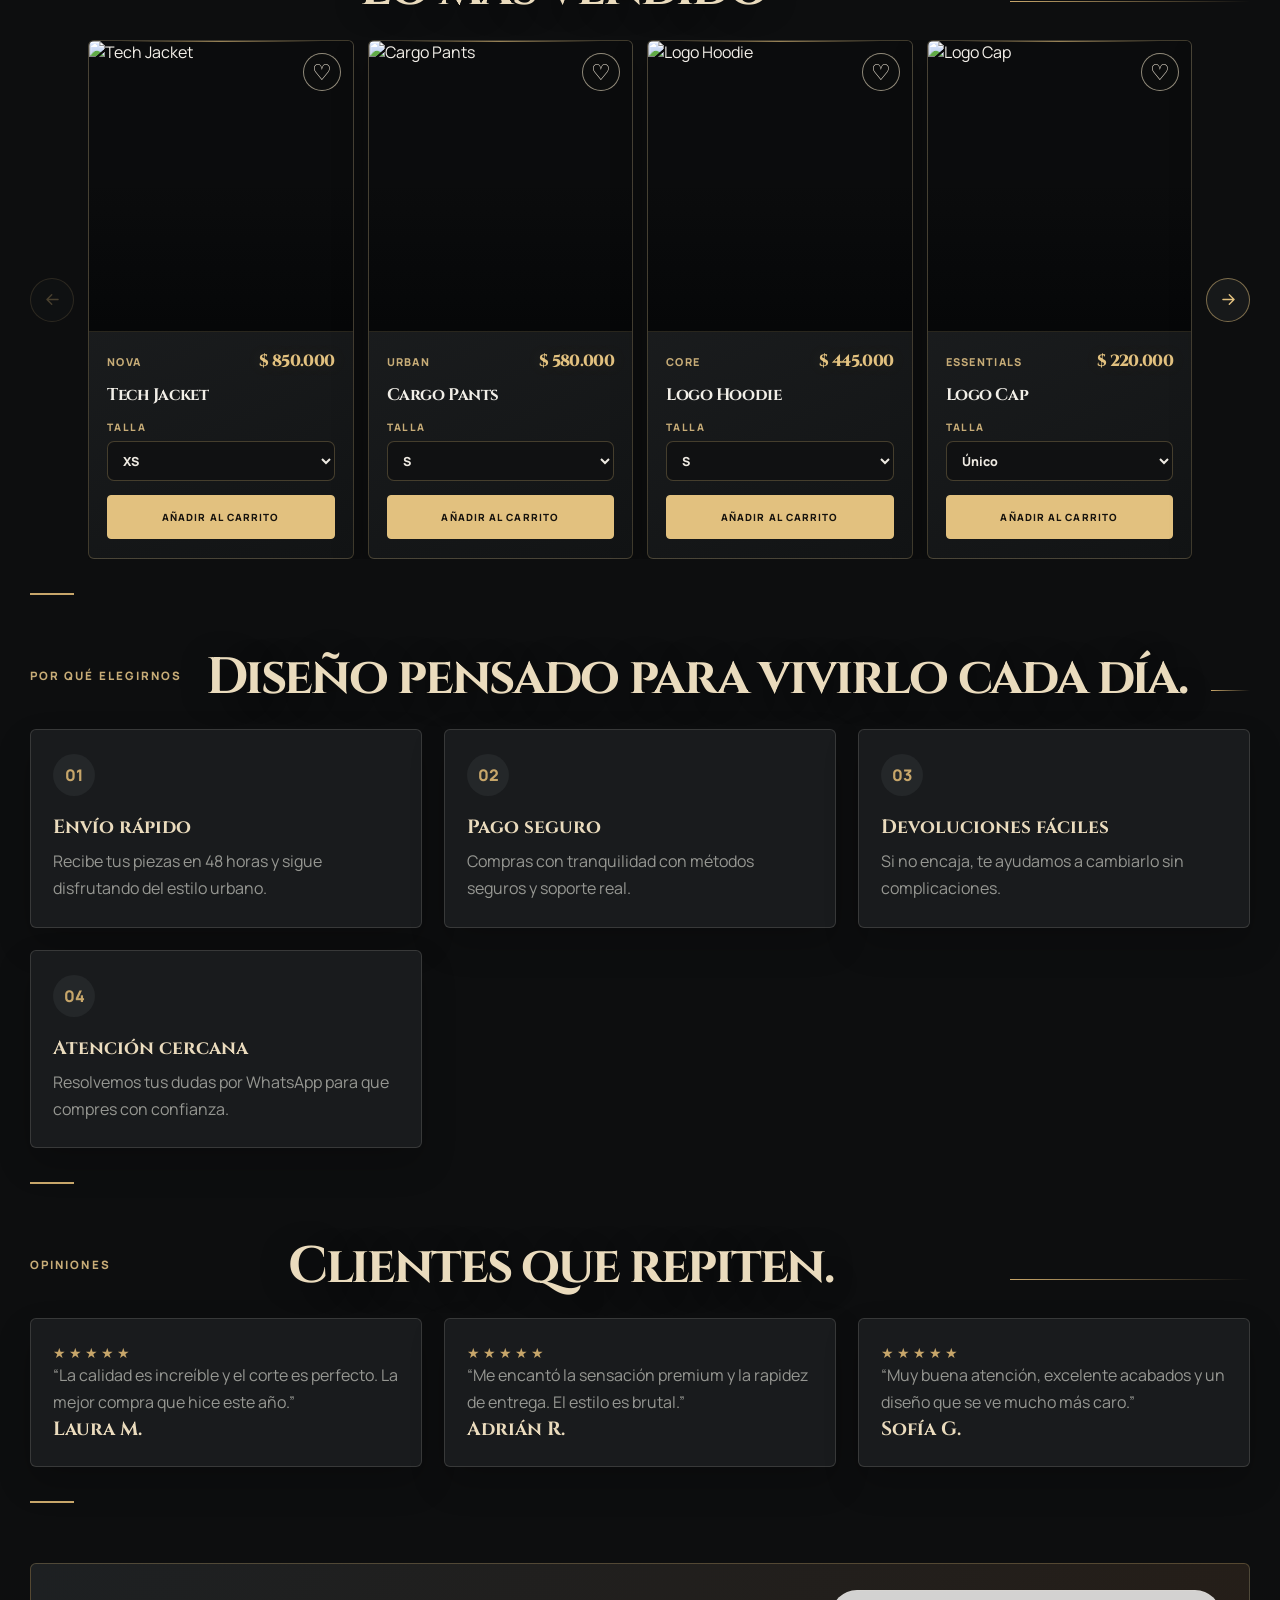
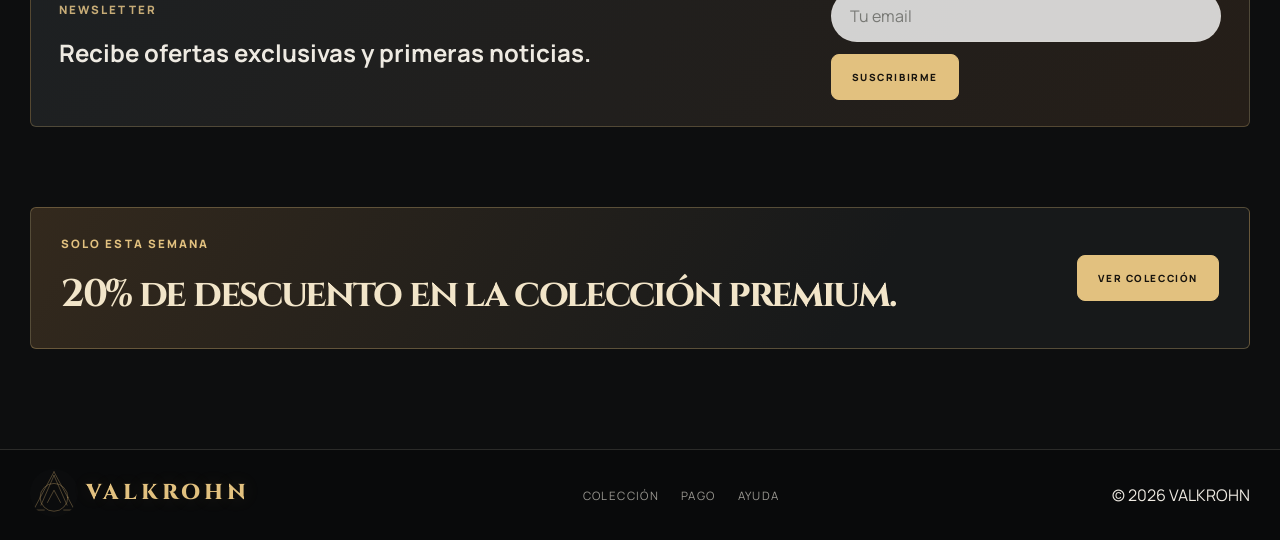
==== commit b89b1ab2: "Use centered carousel arrow icons" ====
--- a/index.html
+++ b/index.html
@@ -49,13 +49,13 @@
             </div>
           </div>
           <div class="hero-carousel-controls" aria-label="Cambiar campaña principal">
-            <button type="button" class="hero-carousel-arrow" data-hero-prev aria-label="Campaña anterior">←</button>
+            <button type="button" class="hero-carousel-arrow" data-hero-prev aria-label="Campaña anterior"><svg viewBox="0 0 24 24" aria-hidden="true"><path d="M19 12H5M11 18l-6-6 6-6" /></svg></button>
             <div class="hero-carousel-dots" role="tablist" aria-label="Campañas">
               <button type="button" class="hero-carousel-dot is-active" data-hero-dot="0" aria-label="Ver campaña 1" aria-selected="true"></button>
               <button type="button" class="hero-carousel-dot" data-hero-dot="1" aria-label="Ver campaña 2" aria-selected="false"></button>
               <button type="button" class="hero-carousel-dot" data-hero-dot="2" aria-label="Ver campaña 3" aria-selected="false"></button>
             </div>
-            <button type="button" class="hero-carousel-arrow" data-hero-next aria-label="Siguiente campaña">→</button>
+            <button type="button" class="hero-carousel-arrow" data-hero-next aria-label="Siguiente campaña"><svg viewBox="0 0 24 24" aria-hidden="true"><path d="M5 12h14M13 6l6 6-6 6" /></svg></button>
           </div>
           <div class="luxury-hero-mark">V / K</div>
           <div class="luxury-hero-scroll">Desliza para explorar <span>↓</span></div>
@@ -106,9 +106,9 @@
         </div>
 
         <div class="featured-carousel" data-featured-carousel>
-          <button class="carousel-arrow carousel-arrow-prev" type="button" data-carousel-prev aria-label="Ver productos anteriores">←</button>
+          <button class="carousel-arrow carousel-arrow-prev" type="button" data-carousel-prev aria-label="Ver productos anteriores"><svg viewBox="0 0 24 24" aria-hidden="true"><path d="M19 12H5M11 18l-6-6 6-6" /></svg></button>
           <div class="product-grid featured-grid" id="featured-product-grid"></div>
-          <button class="carousel-arrow carousel-arrow-next" type="button" data-carousel-next aria-label="Ver más productos">→</button>
+          <button class="carousel-arrow carousel-arrow-next" type="button" data-carousel-next aria-label="Ver más productos"><svg viewBox="0 0 24 24" aria-hidden="true"><path d="M5 12h14M13 6l6 6-6 6" /></svg></button>
         </div>
       </section>
 
--- a/styles.css
+++ b/styles.css
@@ -3886,36 +3886,62 @@
 .hero-carousel-controls {
   position: absolute;
   z-index: 3;
-  right: 42px;
-  bottom: 32px;
-  display: flex;
-  align-items: center;
-  gap: 12px;
+  inset: 0;
 }
 
 .hero-carousel-arrow {
+  position: absolute;
+  top: 50%;
   display: grid;
   width: 38px;
   height: 38px;
   place-items: center;
+  padding: 0;
   border: 1px solid rgba(242, 229, 201, 0.48);
   border-radius: 50%;
   background: rgba(8, 9, 10, 0.36);
   color: var(--gold-bright);
   font-size: 1.1rem;
+  pointer-events: auto;
+  transform: translateY(-50%);
   transition: background 0.2s ease, color 0.2s ease, transform 0.2s ease;
 }
 
+.hero-carousel-arrow[data-hero-prev] {
+  left: 20px;
+}
+
+.hero-carousel-arrow[data-hero-next] {
+  right: 20px;
+}
+
 .hero-carousel-arrow:hover {
-  transform: scale(1.06);
+  transform: translateY(-50%) scale(1.06);
   background: var(--gold-bright);
   color: #17130d;
 }
 
+.hero-carousel-arrow svg,
+.carousel-arrow svg {
+  width: 19px;
+  height: 19px;
+  fill: none;
+  stroke: currentColor;
+  stroke-linecap: round;
+  stroke-linejoin: round;
+  stroke-width: 1.8;
+}
+
 .hero-carousel-dots {
+  position: absolute;
+  right: 50%;
+  bottom: 26px;
   display: flex;
   align-items: center;
+  justify-content: center;
   gap: 7px;
+  pointer-events: auto;
+  transform: translateX(50%);
 }
 
 .hero-carousel-dot {
@@ -4024,6 +4050,7 @@
   width: 44px;
   height: 44px;
   place-items: center;
+  padding: 0;
   border: 1px solid rgba(228, 194, 126, 0.5);
   border-radius: 50%;
   background: #17191a;
@@ -4587,15 +4614,24 @@
   }
 
   .hero-carousel-controls {
-    right: 50%;
-    bottom: 24px;
-    transform: translateX(50%);
-    gap: 10px;
+    inset: 0;
   }
 
   .hero-carousel-arrow {
     width: 34px;
     height: 34px;
+  }
+
+  .hero-carousel-arrow[data-hero-prev] {
+    left: 12px;
+  }
+
+  .hero-carousel-arrow[data-hero-next] {
+    right: 12px;
+  }
+
+  .hero-carousel-dots {
+    bottom: 18px;
   }
 
   .categories,
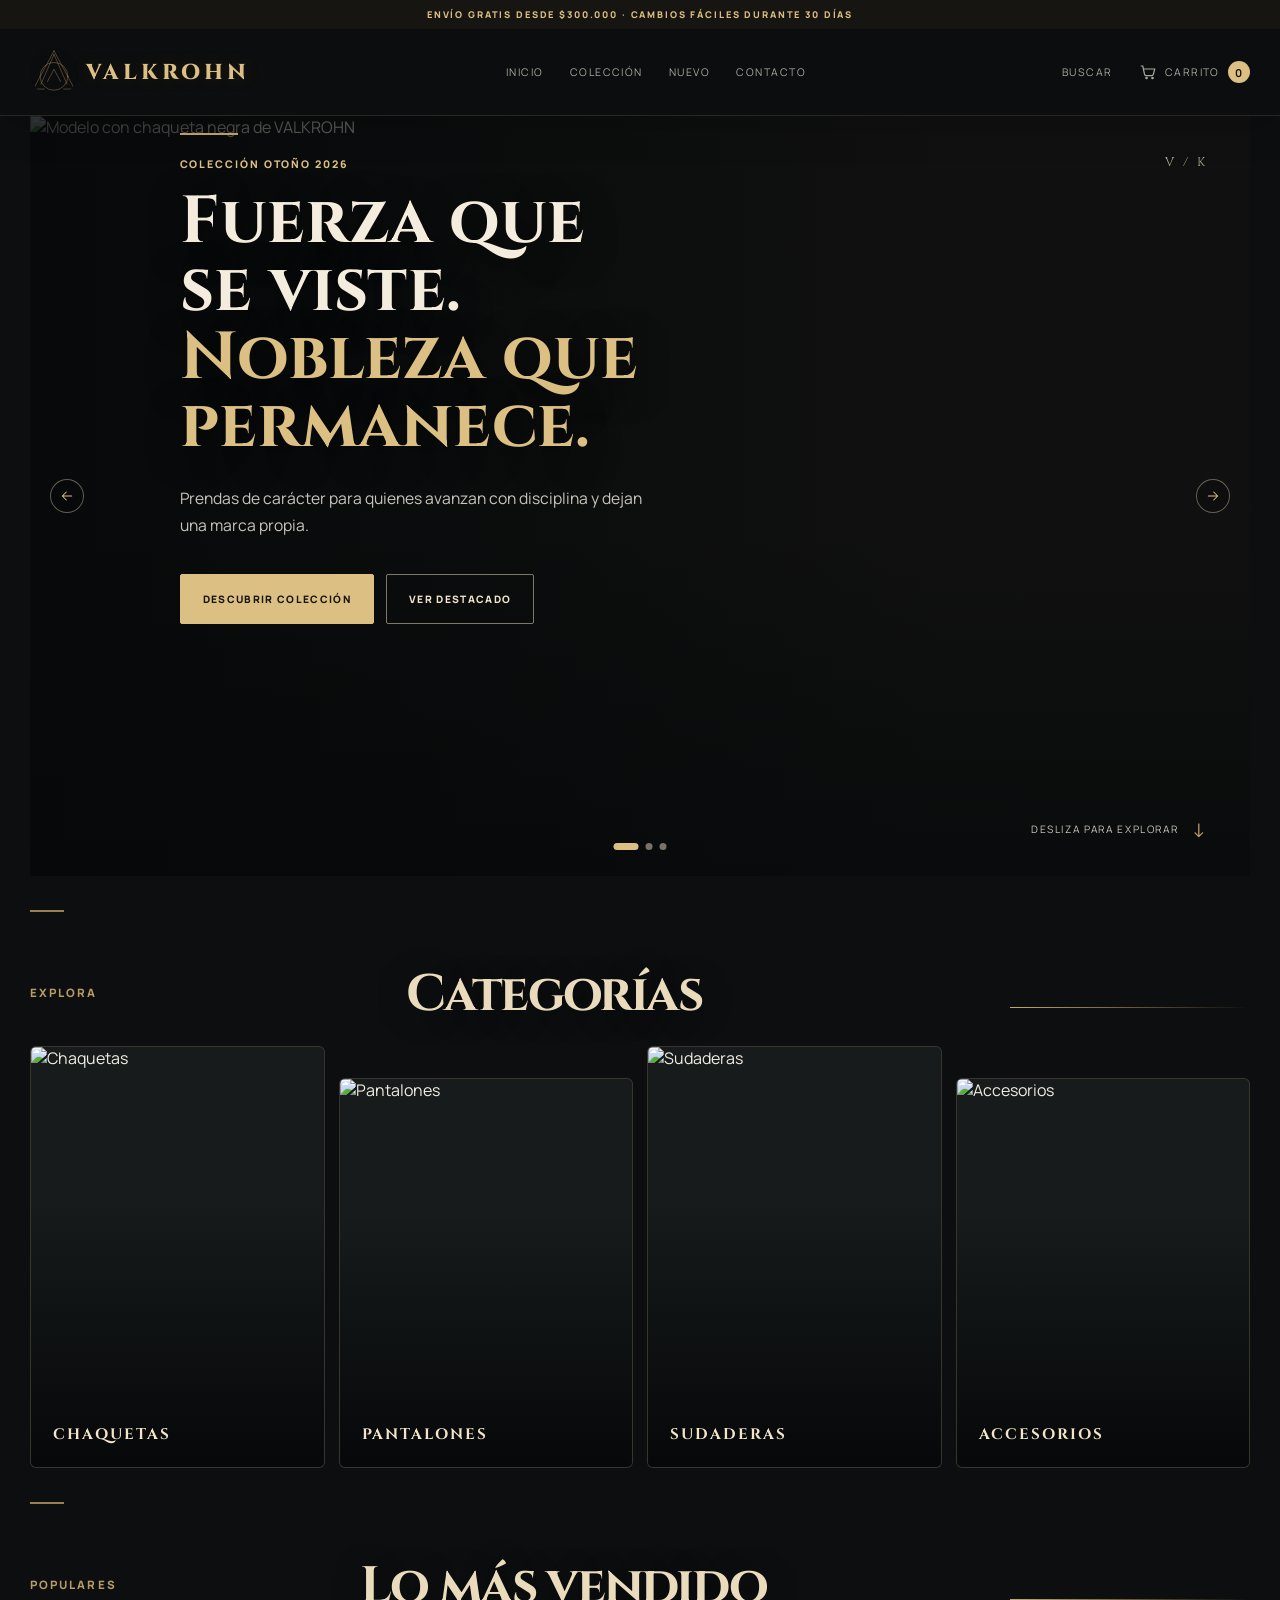
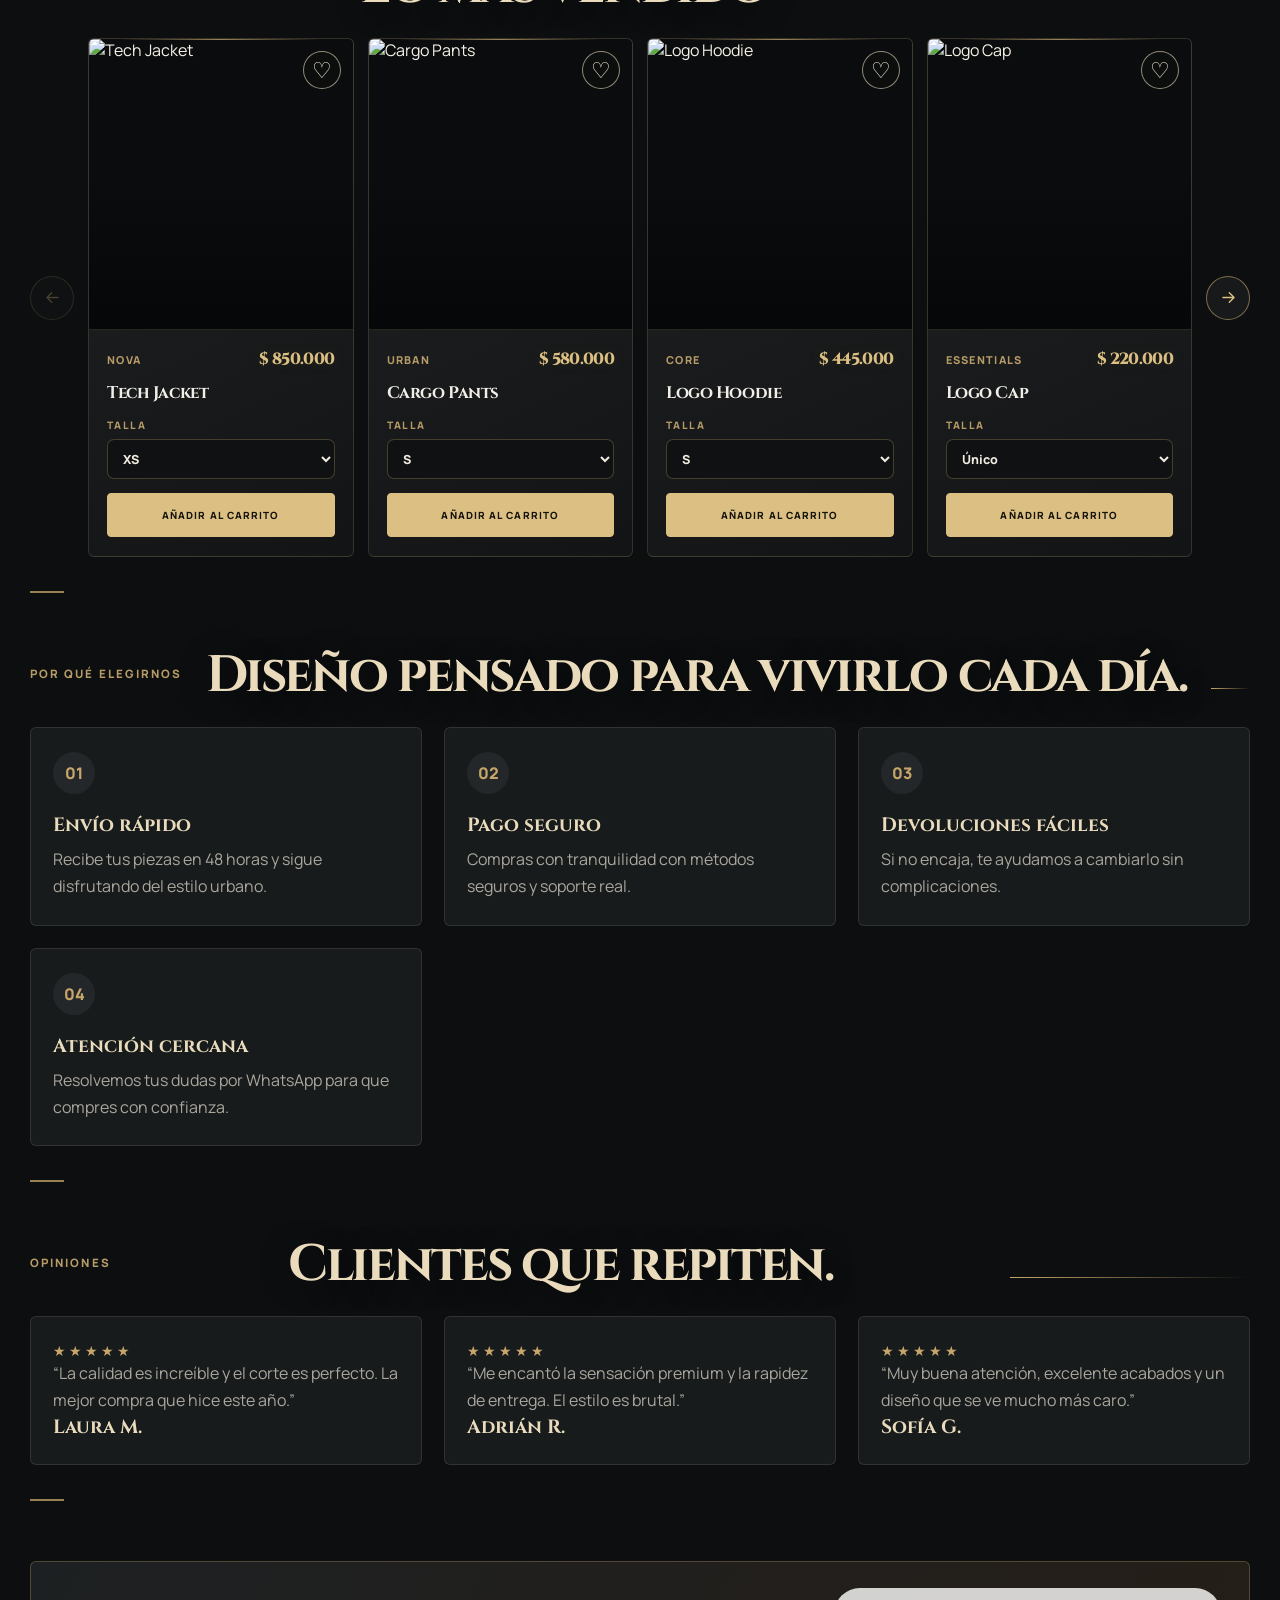
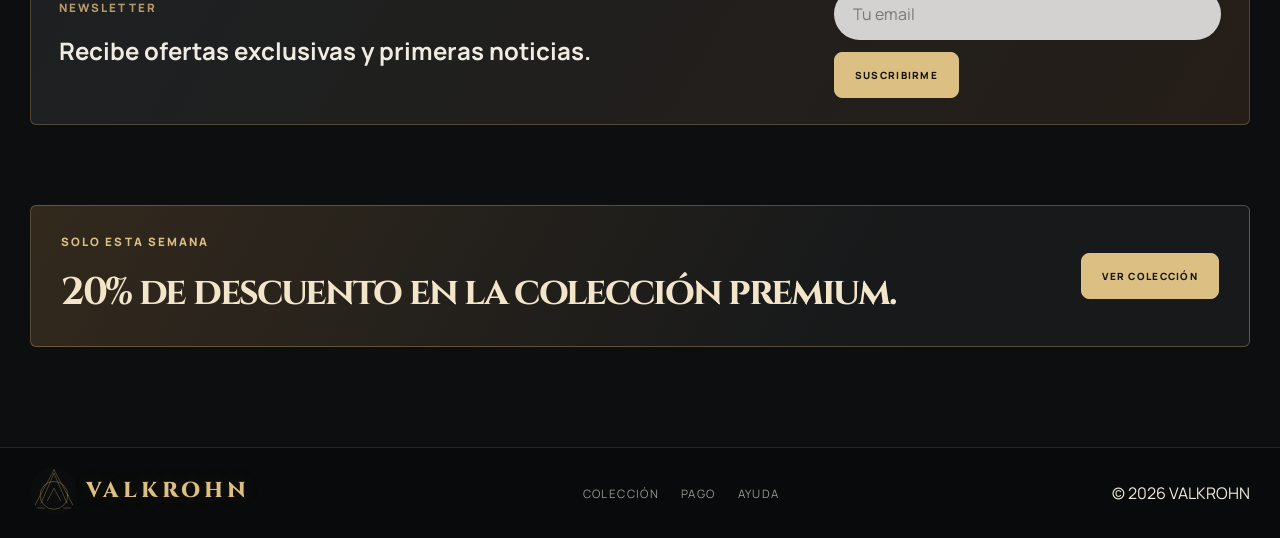
==== commit efd456dc: "Add compact mobile navigation" ====
--- a/index.html
+++ b/index.html
@@ -15,8 +15,11 @@
   <body>
     <header class="site-header">
       <div class="container nav-wrap">
+        <button class="mobile-menu-toggle" type="button" aria-label="Abrir menú" aria-controls="mobile-navigation" aria-expanded="false">
+          <svg viewBox="0 0 24 24" aria-hidden="true"><path d="M3 6h18M3 12h18M3 18h18" /></svg>
+        </button>
         <a href="index.html" class="brand"><img src="assets/valkrohn-logo.svg" alt="" /> <span>VALKROHN</span></a>
-        <nav class="main-nav" aria-label="Navegación principal">
+        <nav id="mobile-navigation" class="main-nav" aria-label="Navegación principal">
           <a href="index.html">Inicio</a>
           <a href="catalog.html">Colección</a>
           <a href="product.html?id=1">Nuevo</a>
@@ -31,6 +34,10 @@
           </a>
         </div>
       </div>
+      <a href="index.html" class="mobile-header-brand" aria-label="VALKROHN, inicio">
+        <img src="assets/valkrohn-logo.svg" alt="" />
+        <span>VALKROHN</span>
+      </a>
     </header>
 
 
--- a/styles.css
+++ b/styles.css
@@ -99,6 +99,10 @@
 
 .brand span {
   color: var(--muted);
+}
+
+.mobile-header-brand {
+  display: none;
 }
 
 .main-nav,
@@ -4461,17 +4465,27 @@
     min-height: 64px;
     gap: 8px;
     padding: 8px 0 10px;
-  }
-
-  .brand {
-    font-size: 0.9rem;
-    letter-spacing: 0.12em;
-    gap: 6px;
-  }
-
-  .brand img {
-    width: 28px;
-    height: 28px;
+    position: relative;
+    z-index: 60;
+  }
+
+  .site-header .brand {
+    display: inline-flex;
+    align-items: center;
+    color: var(--gold-bright);
+    font-size: 1rem;
+    letter-spacing: 0.1em;
+    gap: 7px;
+    line-height: 1;
+  }
+
+  .site-header .brand img {
+    display: block;
+    width: 36px;
+    height: 36px;
+    margin: 0;
+    border: 1px solid rgba(228, 194, 126, 0.45);
+    background: #0b0c0d;
   }
 
   .nav-tools {
@@ -4577,8 +4591,9 @@
   }
 
   .luxury-hero-content {
-    width: 100%;
-    padding: 28px 20px 88px;
+    width: calc(100% - 104px);
+    margin-inline: auto;
+    padding: 28px 0 88px;
     justify-content: flex-end;
     align-items: center;
     text-align: center;
@@ -4592,6 +4607,7 @@
     font-size: 0.82rem;
     line-height: 1.6;
     max-width: 100%;
+    text-wrap: balance;
   }
 
   .hero-actions {
@@ -4604,7 +4620,7 @@
   .luxury-hero-content .button {
     flex: 1 1 100%;
     min-height: 45px;
-    padding: 0 14px;
+    padding: 0 8px;
     font-size: 0.54rem;
   }
 
@@ -4623,11 +4639,11 @@
   }
 
   .hero-carousel-arrow[data-hero-prev] {
-    left: 12px;
+    left: 14px;
   }
 
   .hero-carousel-arrow[data-hero-next] {
-    right: 12px;
+    right: 14px;
   }
 
   .hero-carousel-dots {
@@ -4924,3 +4940,601 @@
 @media (prefers-reduced-motion: reduce) {
   *, *::before, *::after { scroll-behavior: auto !important; animation: none !important; transition-duration: .01ms !important; }
 }
+
+@media (max-width: 980px) {
+  body {
+    padding-bottom: 84px;
+  }
+
+  .site-header {
+    position: sticky;
+    top: 0;
+    min-height: 100px;
+  }
+
+  .site-header .nav-wrap > .brand {
+    visibility: hidden;
+  }
+
+  .site-header .mobile-header-brand {
+    position: absolute;
+    top: 37px;
+    left: max(14px, calc((100% - 1200px) / 2 + 14px));
+    z-index: 80;
+    display: inline-flex;
+    align-items: center;
+    gap: 8px;
+    color: var(--gold-bright);
+    font-family: "Cinzel", Georgia, serif;
+    font-size: clamp(0.88rem, 3.3vw, 1rem);
+    font-weight: 800;
+    letter-spacing: 0.1em;
+    line-height: 1;
+  }
+
+  .site-header .mobile-header-brand img {
+    display: block;
+    width: 36px;
+    height: 36px;
+    border: 1px solid rgba(228, 194, 126, 0.45);
+    border-radius: 50%;
+    background: #0b0c0d;
+  }
+
+  .site-header .nav-wrap {
+    min-height: 64px;
+    flex-wrap: nowrap;
+    padding: 8px 0 10px;
+  }
+
+  .site-header .brand {
+    display: inline-flex;
+    align-items: center;
+    flex: 0 1 auto;
+    min-width: 0;
+    color: var(--gold-bright);
+    font-size: clamp(0.88rem, 3.3vw, 1rem);
+    letter-spacing: 0.1em;
+  }
+
+  .site-header .brand img {
+    display: block;
+    flex: 0 0 36px;
+    width: 36px;
+    height: 36px;
+    margin: 0 7px 0 0;
+    border: 1px solid rgba(228, 194, 126, 0.45);
+    border-radius: 50%;
+    background: #0b0c0d;
+  }
+
+  .site-header .nav-tools {
+    width: auto;
+    margin: 0;
+  }
+
+  .site-header .main-nav {
+    position: fixed;
+    right: 0;
+    bottom: 0;
+    left: 0;
+    z-index: 50;
+    display: grid;
+    grid-template-columns: repeat(4, 1fr);
+    width: 100%;
+    min-height: 68px;
+    padding: 8px 10px 10px;
+    border-top: 1px solid rgba(228, 194, 126, 0.24);
+    background: rgba(13, 14, 15, 0.96);
+    box-shadow: 0 -10px 25px rgba(0, 0, 0, 0.22);
+    order: initial;
+  }
+
+  .site-header .main-nav a {
+    display: grid;
+    place-items: center;
+    gap: 3px;
+    font-size: 0.5rem;
+    line-height: 1.2;
+    text-align: center;
+  }
+
+  .luxury-hero {
+    min-height: 560px;
+  }
+
+  .luxury-hero-content {
+    width: min(100% - 112px, 520px);
+    margin-inline: auto;
+    padding: 28px 0 82px;
+    align-items: center;
+    text-align: center;
+  }
+
+  .luxury-hero-content::before {
+    margin-inline: auto;
+  }
+
+  .luxury-hero-content h1 {
+    font-size: clamp(2.1rem, 8vw, 3.5rem);
+  }
+
+  .luxury-hero-content .lead {
+    max-width: 100%;
+    text-wrap: balance;
+  }
+
+  .luxury-hero-content .hero-actions {
+    width: 100%;
+    justify-content: center;
+  }
+
+  .luxury-hero-content .button {
+    flex: 1 1 100%;
+  }
+
+  .hero-carousel-arrow[data-hero-prev] {
+    left: 14px;
+  }
+
+  .hero-carousel-arrow[data-hero-next] {
+    right: 14px;
+  }
+
+  .hero-carousel-dots {
+    bottom: 18px;
+  }
+}
+
+/* Refined editorial campaign treatment */
+:root {
+  --bg: #0c0e0f;
+  --bg-soft: #111719;
+  --panel: #171b1c;
+  --panel-alt: #202627;
+  --line: rgba(232, 221, 198, 0.12);
+  --text: #f1ece1;
+  --muted: #aaa69d;
+  --accent: #c9a76a;
+  --gold-bright: #dcc083;
+  --gold-soft: #b79b67;
+  --accent-soft: #655233;
+  --shadow: 0 18px 42px rgba(0, 0, 0, 0.24);
+}
+
+body {
+  background: #0c0e0f;
+}
+
+.site-header::before {
+  background: #161511;
+  color: var(--gold-bright);
+}
+
+.luxury-hero {
+  border: 0;
+  border-radius: 0;
+  box-shadow: none;
+}
+
+.luxury-hero::before {
+  display: none;
+}
+
+.luxury-hero-image {
+  filter: saturate(0.8) contrast(1.06) brightness(0.82);
+}
+
+.luxury-hero-shade {
+  background: linear-gradient(90deg, rgba(5, 7, 8, 0.76) 0%, rgba(5, 7, 8, 0.44) 41%, rgba(5, 7, 8, 0.08) 74%), linear-gradient(0deg, rgba(5, 7, 8, 0.58), transparent 46%);
+}
+
+.luxury-hero-content h1 {
+  letter-spacing: 0;
+  line-height: 1.02;
+}
+
+.luxury-hero-content .lead {
+  margin-top: 24px;
+}
+
+.luxury-hero-content .hero-actions {
+  margin-top: 34px;
+}
+
+.luxury-hero-content .button {
+  border-radius: 2px;
+}
+
+.hero-carousel-arrow {
+  width: 34px;
+  height: 34px;
+  border-color: rgba(242, 229, 201, 0.38);
+  background: rgba(8, 9, 10, 0.18);
+}
+
+.hero-carousel-arrow svg {
+  width: 16px;
+  height: 16px;
+  stroke-width: 1.55;
+}
+
+.category-card,
+.product-card,
+.benefit-card,
+.review-card {
+  box-shadow: none;
+}
+
+.category-card,
+.product-card {
+  border-color: rgba(220, 192, 131, 0.16);
+}
+
+.categories::before,
+.featured::before,
+.benefits::before,
+.reviews::before,
+.newsletter::before {
+  width: 34px;
+  opacity: 0.75;
+}
+
+@media (max-width: 980px) {
+  .site-header {
+    min-height: 72px;
+    background: #0b0c0d;
+  }
+
+  .site-header::before {
+    padding: 8px 12px;
+    font-size: 0.56rem;
+  }
+
+  .site-header .nav-wrap {
+    min-height: 52px;
+    padding: 8px 14px;
+  }
+
+  .site-header .nav-wrap > .brand {
+    display: none;
+  }
+
+  .site-header .mobile-header-brand {
+    top: 38px;
+    left: 14px;
+    gap: 8px;
+    font-size: 0.94rem;
+  }
+
+  .site-header .mobile-header-brand img {
+    width: 32px;
+    height: 32px;
+  }
+
+  .site-header .main-nav {
+    position: fixed !important;
+    bottom: 0;
+    top: auto;
+    min-height: 66px;
+  }
+
+  .luxury-hero {
+    min-height: 590px;
+  }
+
+  .luxury-hero-image {
+    object-position: center center;
+    filter: saturate(0.82) contrast(1.05) brightness(0.8);
+  }
+
+  .luxury-hero-shade {
+    background: linear-gradient(0deg, rgba(4, 6, 7, 0.78), rgba(4, 6, 7, 0.12) 68%), linear-gradient(90deg, rgba(4, 6, 7, 0.3), transparent 75%);
+  }
+
+  .luxury-hero-content {
+    width: min(100% - 72px, 520px);
+    padding: 42px 0 76px;
+    justify-content: center;
+  }
+
+  .luxury-hero-content::before {
+    width: 46px;
+    margin-bottom: 20px;
+  }
+
+  .luxury-hero-content h1 {
+    max-width: 440px;
+    font-size: clamp(2.15rem, 8.3vw, 3.4rem);
+    line-height: 1.04;
+  }
+
+  .luxury-hero-content .lead {
+    max-width: 390px;
+    margin-top: 22px;
+    font-size: 0.86rem;
+  }
+
+  .luxury-hero-content .hero-actions {
+    width: min(100%, 340px);
+    margin-top: 28px;
+  }
+
+  .luxury-hero-content .button {
+    min-height: 48px;
+    font-size: 0.57rem;
+  }
+
+  .hero-carousel-arrow[data-hero-prev] {
+    left: 12px;
+  }
+
+  .hero-carousel-arrow[data-hero-next] {
+    right: 12px;
+  }
+
+  .hero-carousel-dots {
+    bottom: 22px;
+  }
+}
+
+/* Final typography and mobile rhythm */
+.luxury-hero-content h1,
+.section-heading h2,
+.page-intro h1,
+.product-detail-info h1 {
+  font-family: "Cinzel", Georgia, serif;
+}
+
+.luxury-hero-content .eyebrow,
+.luxury-hero-content .lead,
+.main-nav a,
+.nav-link,
+.button {
+  font-family: "Manrope", sans-serif;
+}
+
+.luxury-hero-content .eyebrow {
+  color: var(--gold-bright);
+  font-size: 0.66rem;
+  letter-spacing: 0.18em;
+}
+
+.main-nav a,
+.nav-link {
+  letter-spacing: 0.14em;
+}
+
+.button {
+  letter-spacing: 0.13em;
+}
+
+@media (max-width: 980px) {
+  .site-header .main-nav a {
+    letter-spacing: 0.06em;
+  }
+
+  .luxury-hero-content h1 {
+    max-width: 400px;
+    font-size: clamp(2.05rem, 7.7vw, 3.2rem);
+    line-height: 1.08;
+    text-wrap: balance;
+  }
+
+  .luxury-hero-content .lead {
+    max-width: 390px;
+    font-size: 0.86rem;
+    line-height: 1.7;
+    letter-spacing: 0.01em;
+  }
+
+  .luxury-hero-content .button {
+    min-height: 52px;
+    font-size: 0.59rem;
+    letter-spacing: 0.12em;
+  }
+}
+
+@media (max-width: 420px) {
+  .site-header .mobile-header-brand {
+    font-size: 0.82rem;
+    letter-spacing: 0.08em;
+  }
+
+  .site-header .mobile-header-brand img {
+    width: 29px;
+    height: 29px;
+  }
+
+  .luxury-hero {
+    min-height: 570px;
+  }
+
+  .luxury-hero-content {
+    width: min(100% - 76px, 360px);
+    padding-top: 38px;
+  }
+
+  .luxury-hero-content h1 {
+    font-size: clamp(1.95rem, 9.2vw, 2.55rem);
+  }
+
+  .luxury-hero-content .lead {
+    font-size: 0.8rem;
+  }
+
+  .hero-carousel-arrow {
+    width: 30px;
+    height: 30px;
+  }
+}
+
+/* Mobile editorial layout: isolated brand, bottom navigation, full-bleed campaign */
+@media (max-width: 980px) {
+  .site-header {
+    position: relative;
+    min-height: 78px;
+    overflow: visible;
+  }
+
+  .site-header::before {
+    padding-block: 7px;
+    text-align: center;
+  }
+
+  .site-header .nav-wrap {
+    min-height: 48px;
+    padding: 7px 14px;
+  }
+
+  .site-header .mobile-header-brand {
+    top: 33px;
+    left: 14px;
+    height: 38px;
+  }
+
+  .site-header .main-nav {
+    position: fixed !important;
+    top: auto !important;
+    right: 0 !important;
+    bottom: 0 !important;
+    left: 0 !important;
+    z-index: 100 !important;
+    height: 68px;
+    min-height: 68px;
+    margin: 0;
+  }
+
+  .hero {
+    padding: 0;
+  }
+
+  .hero .luxury-hero {
+    width: 100%;
+    min-height: calc(100svh - 78px);
+  }
+
+  .luxury-hero-content {
+    width: min(100% - 86px, 460px);
+    min-height: calc(100svh - 78px);
+    padding: 52px 0 76px;
+    justify-content: center;
+  }
+
+  .luxury-hero-content h1 {
+    max-width: 380px;
+    font-size: clamp(2rem, 7.4vw, 3rem);
+    line-height: 1.1;
+  }
+
+  .luxury-hero-content .lead {
+    max-width: 330px;
+    margin-top: 24px;
+  }
+
+  .luxury-hero-content .hero-actions {
+    width: min(100%, 320px);
+    margin-top: 30px;
+  }
+
+  .hero-carousel-arrow {
+    width: 30px;
+    height: 30px;
+    border-color: rgba(242, 229, 201, 0.28);
+    background: rgba(8, 9, 10, 0.12);
+  }
+
+  .hero-carousel-arrow[data-hero-prev] {
+    left: 10px;
+  }
+
+  .hero-carousel-arrow[data-hero-next] {
+    right: 10px;
+  }
+}
+
+/* Mobile navigation inspired by an editorial storefront header */
+.mobile-menu-toggle {
+  display: none;
+}
+
+@media (max-width: 980px) {
+  .site-header .nav-wrap {
+    display: grid;
+    grid-template-columns: 42px 1fr auto;
+    min-height: 56px;
+    padding: 8px 14px;
+  }
+
+  .mobile-menu-toggle {
+    z-index: 90;
+    display: grid;
+    width: 38px;
+    height: 38px;
+    padding: 0;
+    place-items: center;
+    border: 0;
+    background: transparent;
+    color: var(--text);
+  }
+
+  .mobile-menu-toggle svg {
+    width: 27px;
+    height: 27px;
+    fill: none;
+    stroke: currentColor;
+    stroke-linecap: round;
+    stroke-width: 1.5;
+  }
+
+  .site-header .mobile-header-brand {
+    top: 36px;
+    left: 50%;
+    transform: translateX(-50%);
+    gap: 7px;
+  }
+
+  .site-header .mobile-header-brand img {
+    width: 31px;
+    height: 31px;
+  }
+
+  .site-header .nav-tools {
+    z-index: 90;
+    justify-self: end;
+  }
+
+  .site-header .main-nav {
+    position: absolute !important;
+    top: 100% !important;
+    right: 14px !important;
+    bottom: auto !important;
+    left: 14px !important;
+    z-index: 100 !important;
+    display: none;
+    width: auto;
+    height: auto;
+    min-height: 0;
+    margin: 0;
+    padding: 10px;
+    border: 1px solid rgba(220, 192, 131, 0.2);
+    background: #121617;
+    box-shadow: 0 18px 36px rgba(0, 0, 0, 0.34);
+  }
+
+  .site-header .main-nav.is-open {
+    display: grid;
+  }
+
+  .site-header .main-nav a {
+    display: flex;
+    min-height: 44px;
+    padding: 0 12px;
+    align-items: center;
+    justify-content: flex-start;
+    gap: 10px;
+    font-size: 0.62rem;
+    letter-spacing: 0.1em;
+    text-align: left;
+  }
+}
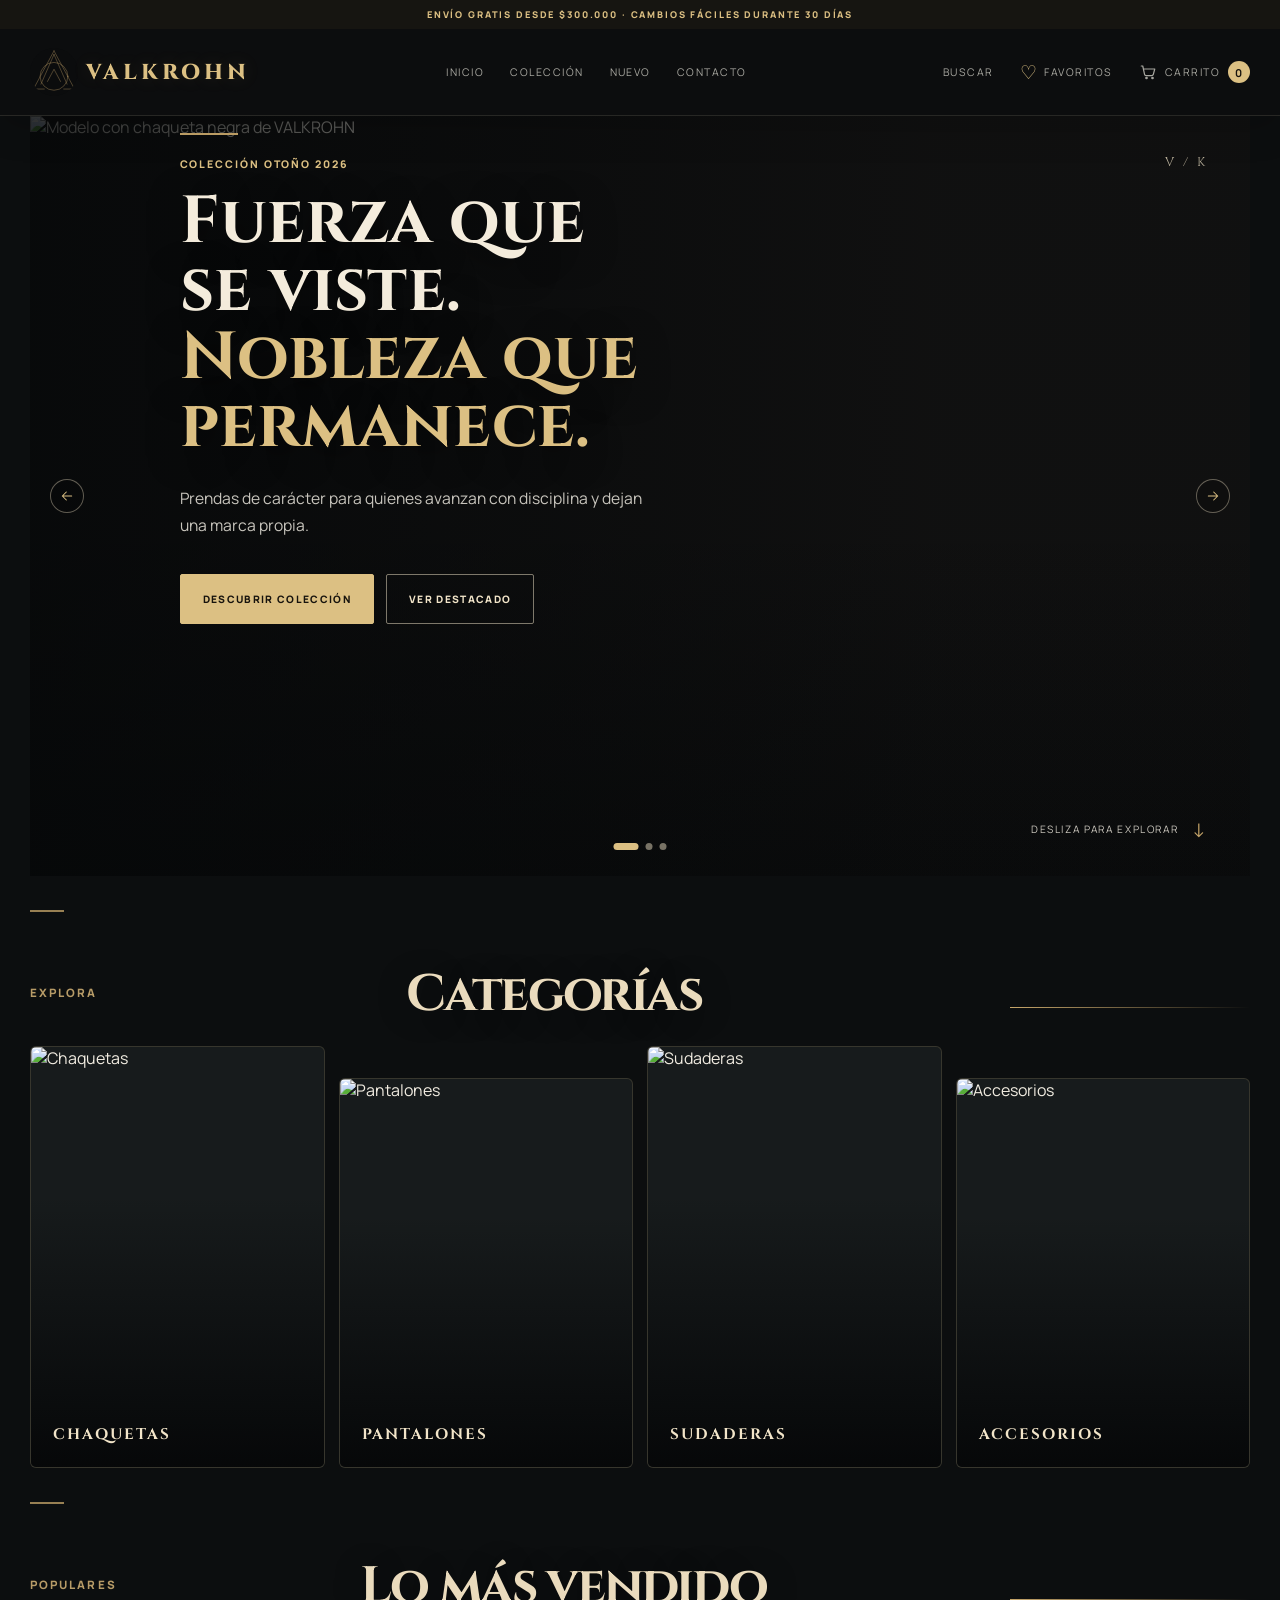
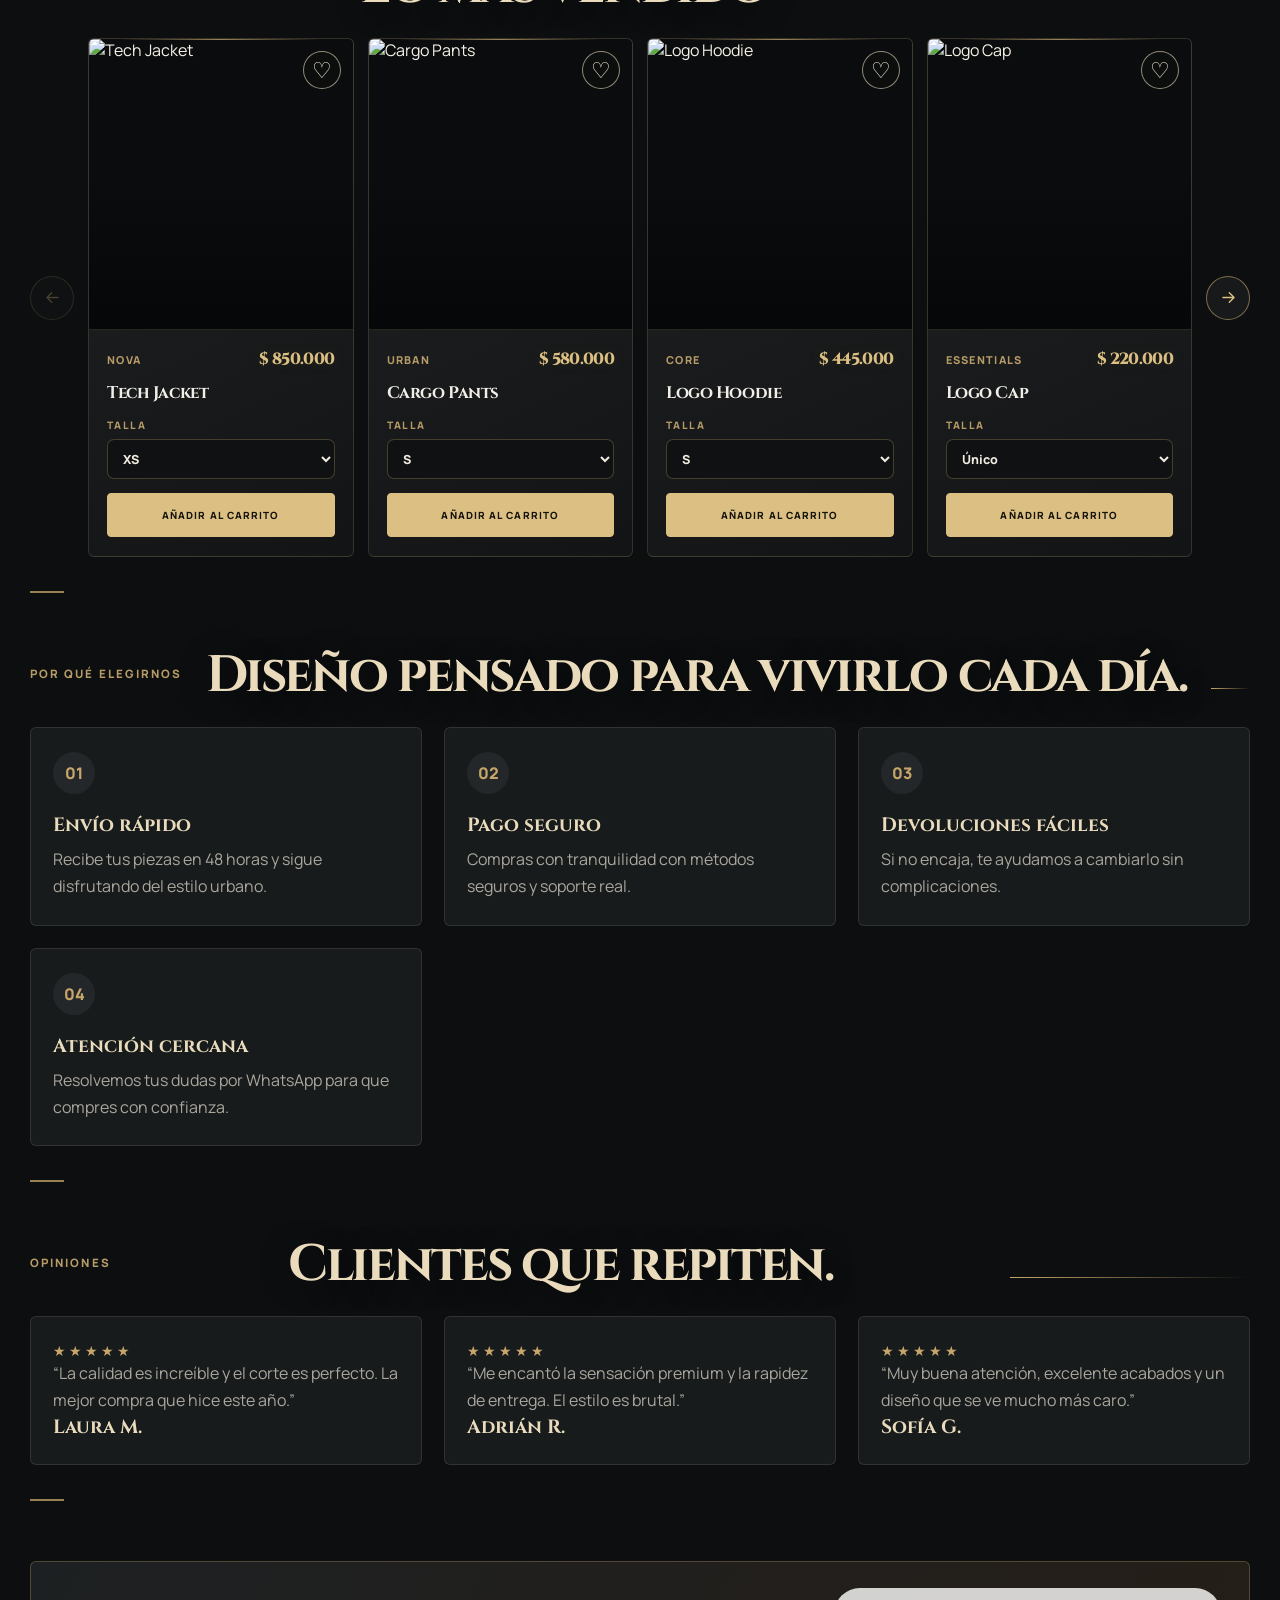
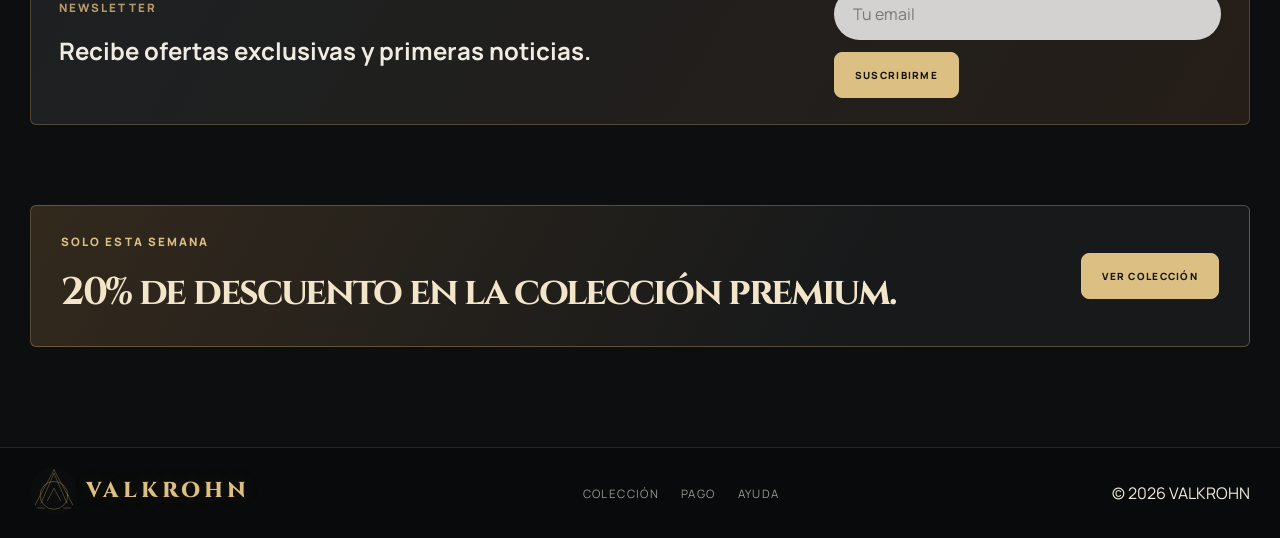
==== commit d34886e1: "Expose registered favorites navigation" ====
--- a/index.html
+++ b/index.html
@@ -27,6 +27,7 @@
         </nav>
         <div class="nav-tools">
           <a href="catalog.html" class="nav-link">Buscar</a>
+          <a href="favoritos.html" class="nav-link favorites-link" aria-label="Ver favoritos"><span aria-hidden="true">♡</span><b>Favoritos</b></a>
           <a href="cart.html" class="nav-link cart-link">
             <span class="cart-icon" aria-hidden="true"><svg viewBox="0 0 24 24"><path d="M3 4h2l2.4 11.2a2 2 0 0 0 2 1.6h7.7a2 2 0 0 0 1.9-1.4L21 8H6"/><circle cx="10" cy="20" r="1"/><circle cx="18" cy="20" r="1"/></svg></span>
             Carrito
--- a/styles.css
+++ b/styles.css
@@ -501,6 +501,45 @@
   color: #17130d;
 }
 
+.favorite-button.is-favorite {
+  border-color: var(--gold-bright);
+  background: var(--gold-bright);
+  color: #17130d;
+}
+
+.favorites-page {
+  padding-top: 72px;
+  padding-bottom: 90px;
+}
+
+.favorites-empty {
+  display: grid;
+  min-height: 280px;
+  padding: 40px 24px;
+  place-items: center;
+  align-content: center;
+  gap: 14px;
+  text-align: center;
+}
+
+.favorites-empty h2 {
+  margin: 0;
+  color: #eadbbd;
+  font-family: "Cinzel", Georgia, serif;
+  font-size: 1.6rem;
+}
+
+.favorites-empty p {
+  max-width: 360px;
+  margin: 0;
+  color: var(--muted);
+  line-height: 1.7;
+}
+
+.favorites-empty .button {
+  margin-top: 8px;
+}
+
 .product-card:hover img {
   transform: scale(1.035);
 }
@@ -846,6 +885,83 @@
   object-fit: cover;
   border-radius: 26px;
   border: 1px solid var(--line);
+}
+
+.product-gallery-stage {
+  position: relative;
+  overflow: hidden;
+  background: #121617;
+}
+
+.product-gallery-stage > img {
+  display: block;
+  margin: 0;
+  border-radius: 6px;
+  transition: opacity 0.14s ease, transform 0.35s ease;
+}
+
+.product-gallery-stage > img.is-changing {
+  opacity: 0.2;
+  transform: scale(1.015);
+}
+
+.product-gallery-arrow {
+  position: absolute;
+  top: 50%;
+  display: grid;
+  width: 38px;
+  height: 38px;
+  padding: 0;
+  place-items: center;
+  border: 1px solid rgba(242, 229, 201, 0.42);
+  border-radius: 50%;
+  background: rgba(10, 12, 13, 0.34);
+  color: var(--gold-bright);
+  transform: translateY(-50%);
+  transition: background 0.2s ease, color 0.2s ease, transform 0.2s ease;
+}
+
+.product-gallery-arrow:hover {
+  background: rgba(220, 192, 131, 0.92);
+  color: #12110d;
+  transform: translateY(-50%) scale(1.05);
+}
+
+.product-gallery-prev { left: 14px; }
+.product-gallery-next { right: 14px; }
+
+.product-gallery-arrow svg {
+  width: 18px;
+  height: 18px;
+  fill: none;
+  stroke: currentColor;
+  stroke-linecap: round;
+  stroke-linejoin: round;
+  stroke-width: 1.7;
+}
+
+.product-gallery-dots {
+  display: flex;
+  justify-content: center;
+  gap: 8px;
+  padding-top: 2px;
+}
+
+.product-gallery-dot {
+  width: 7px;
+  height: 7px;
+  padding: 0;
+  border: 0;
+  border-radius: 50%;
+  background: rgba(242, 229, 201, 0.36);
+  transition: width 0.2s ease, background 0.2s ease;
+}
+
+.product-gallery-dot:hover,
+.product-gallery-dot.is-active {
+  width: 24px;
+  border-radius: 999px;
+  background: var(--gold-bright);
 }
 
 .product-detail-info {
@@ -5367,6 +5483,14 @@
     width: 30px;
     height: 30px;
   }
+
+  .product-gallery-arrow {
+    width: 34px;
+    height: 34px;
+  }
+
+  .product-gallery-prev { left: 10px; }
+  .product-gallery-next { right: 10px; }
 }
 
 /* Mobile editorial layout: isolated brand, bottom navigation, full-bleed campaign */
@@ -5456,6 +5580,22 @@
 /* Mobile navigation inspired by an editorial storefront header */
 .mobile-menu-toggle {
   display: none;
+}
+
+.favorites-link {
+  display: inline-flex;
+  align-items: center;
+  gap: 6px;
+}
+
+.favorites-link span {
+  color: var(--gold-bright);
+  font-size: 1.18rem;
+  line-height: 1;
+}
+
+.favorites-link b {
+  font: inherit;
 }
 
 @media (max-width: 980px) {
@@ -5538,3 +5678,123 @@
     text-align: left;
   }
 }
+
+/* Shared compact header across the storefront */
+@media (max-width: 980px) {
+  body {
+    padding-bottom: 0;
+  }
+
+  .site-header {
+    position: sticky;
+    top: 0;
+    z-index: 70;
+    min-height: 82px;
+    overflow: visible;
+    background: #0b0c0d;
+  }
+
+  .site-header::before {
+    display: block;
+    overflow: hidden;
+    padding: 7px 14px;
+    color: var(--gold-bright);
+    font-size: clamp(0.46rem, 1.8vw, 0.58rem);
+    line-height: 1.35;
+    white-space: nowrap;
+    text-overflow: ellipsis;
+  }
+
+  .site-header .nav-wrap {
+    position: relative;
+    display: grid;
+    grid-template-columns: 42px 1fr auto;
+    min-height: 54px;
+    padding: 8px 14px;
+  }
+
+  .site-header .nav-wrap > .brand {
+    position: absolute;
+    top: 50%;
+    left: 50%;
+    display: inline-flex;
+    visibility: visible;
+    transform: translate(-50%, -50%);
+    gap: 7px;
+    font-size: clamp(0.84rem, 3vw, 1rem);
+    letter-spacing: 0.09em;
+  }
+
+  .site-header .nav-wrap > .brand img {
+    width: 32px;
+    height: 32px;
+    margin: 0;
+  }
+
+  .site-header .mobile-header-brand {
+    display: none;
+  }
+
+  .mobile-menu-toggle {
+    grid-column: 1;
+  }
+
+  .site-header .nav-tools {
+    grid-column: 3;
+    display: flex;
+    align-items: center;
+    gap: 7px;
+  }
+
+  .site-header .favorites-link {
+    display: grid;
+    width: 34px;
+    height: 34px;
+    place-items: center;
+    border: 1px solid rgba(220, 192, 131, 0.2);
+    border-radius: 50%;
+    background: rgba(255, 255, 255, 0.02);
+  }
+
+  .site-header .favorites-link b {
+    display: none;
+  }
+
+  .nav-tools .nav-link:first-child {
+    width: 34px;
+    height: 34px;
+  }
+
+  .cart-link {
+    min-height: 34px;
+    padding: 4px 7px;
+  }
+
+  .site-header .main-nav {
+    top: calc(100% + 8px) !important;
+    right: 12px !important;
+    left: 12px !important;
+    grid-template-columns: repeat(2, minmax(0, 1fr));
+    gap: 1px;
+    padding: 6px;
+    border-radius: 3px;
+    background: #15191a;
+  }
+
+  .site-header .main-nav a {
+    justify-content: center;
+    min-height: 48px;
+    padding: 0 8px;
+    border: 1px solid transparent;
+    color: #c0bbae;
+    font-size: 0.58rem;
+    letter-spacing: 0.1em;
+    text-align: center;
+  }
+
+  .site-header .main-nav a:hover,
+  .site-header .main-nav a.active {
+    border-color: rgba(220, 192, 131, 0.22);
+    color: var(--gold-bright);
+  }
+}
